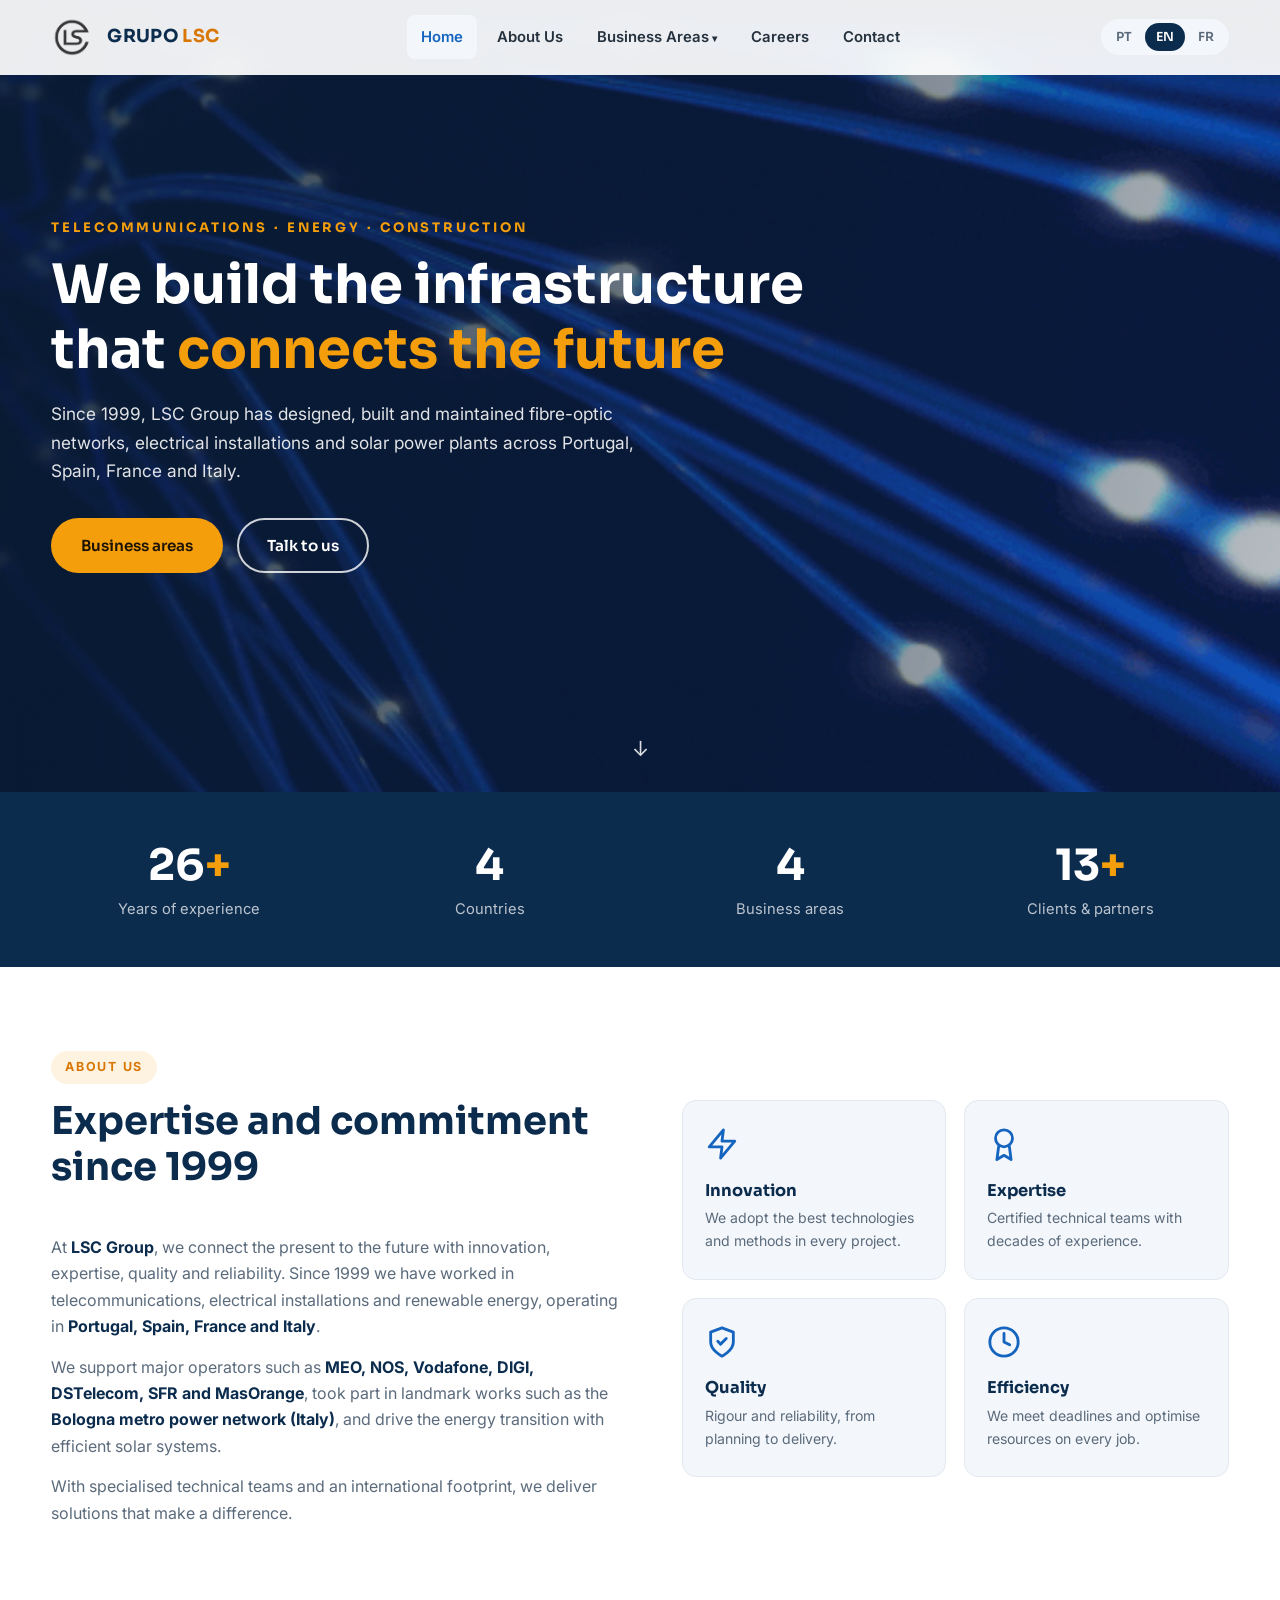
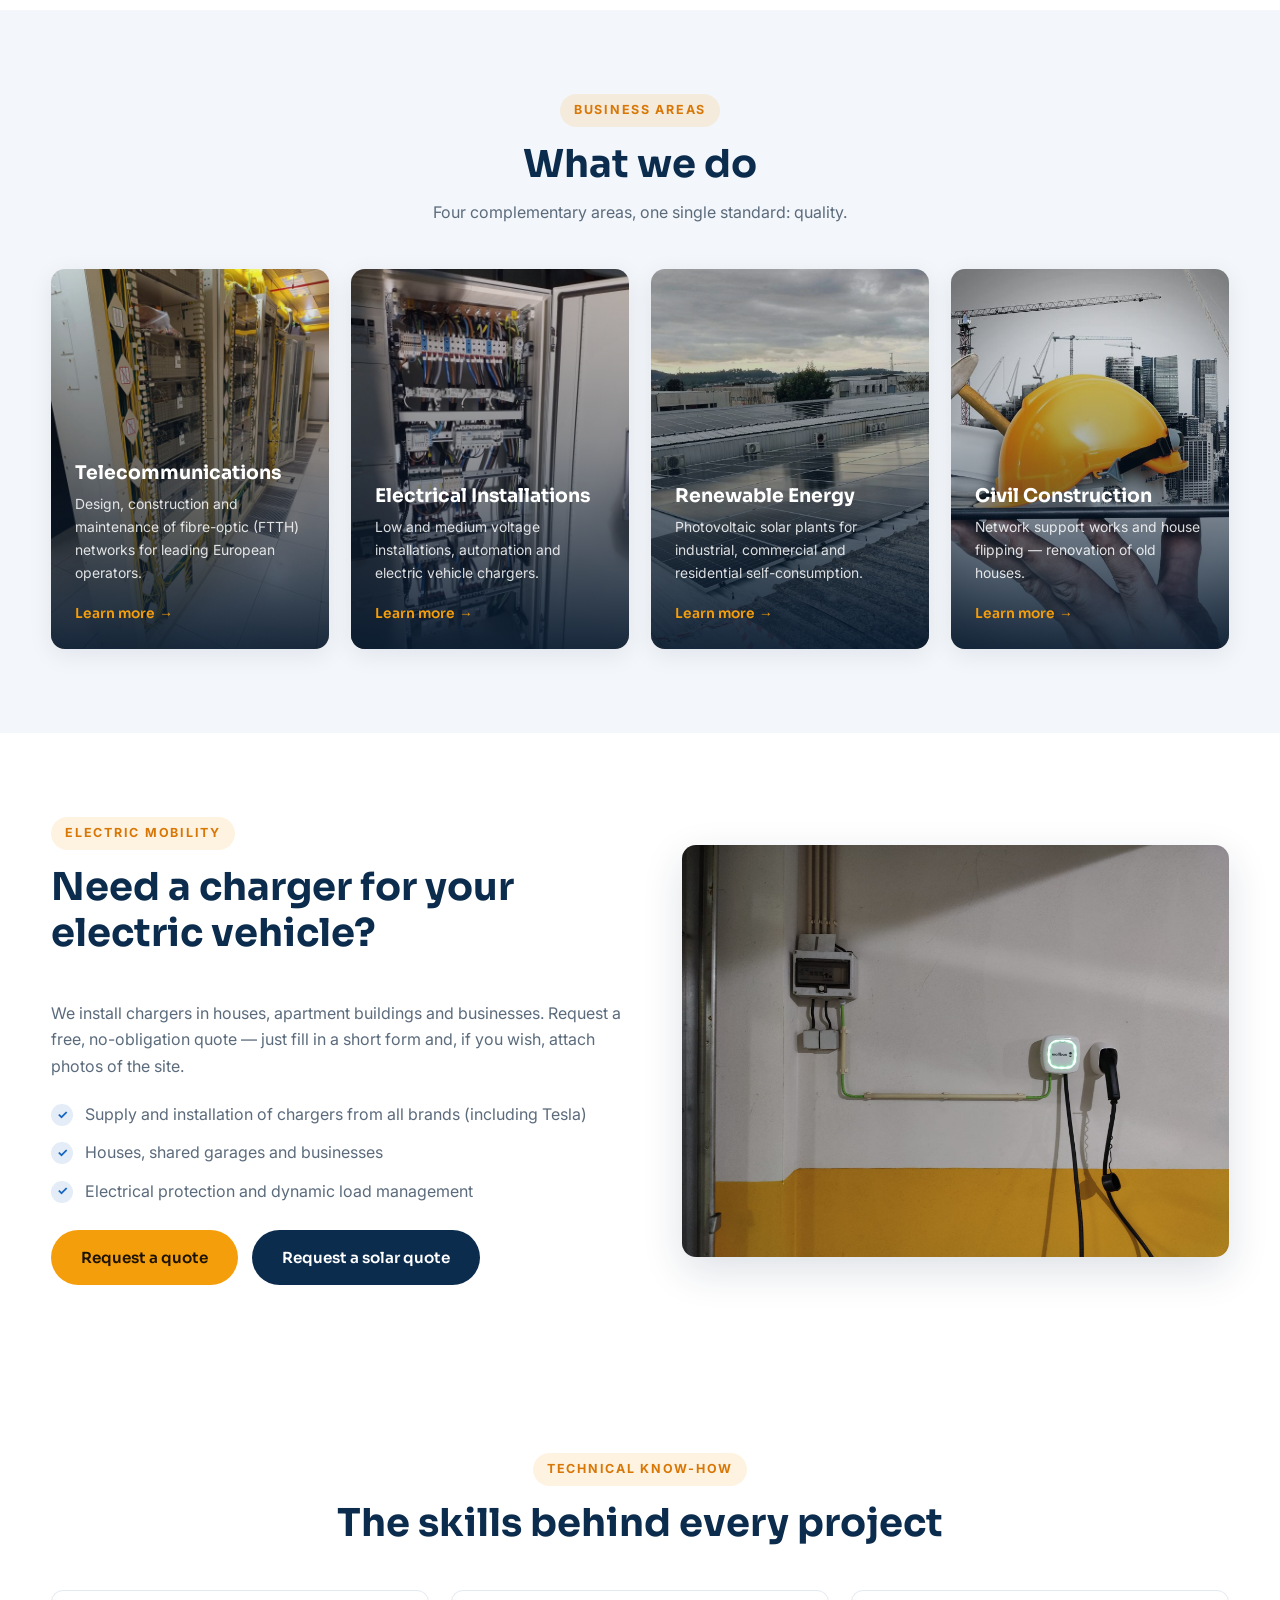
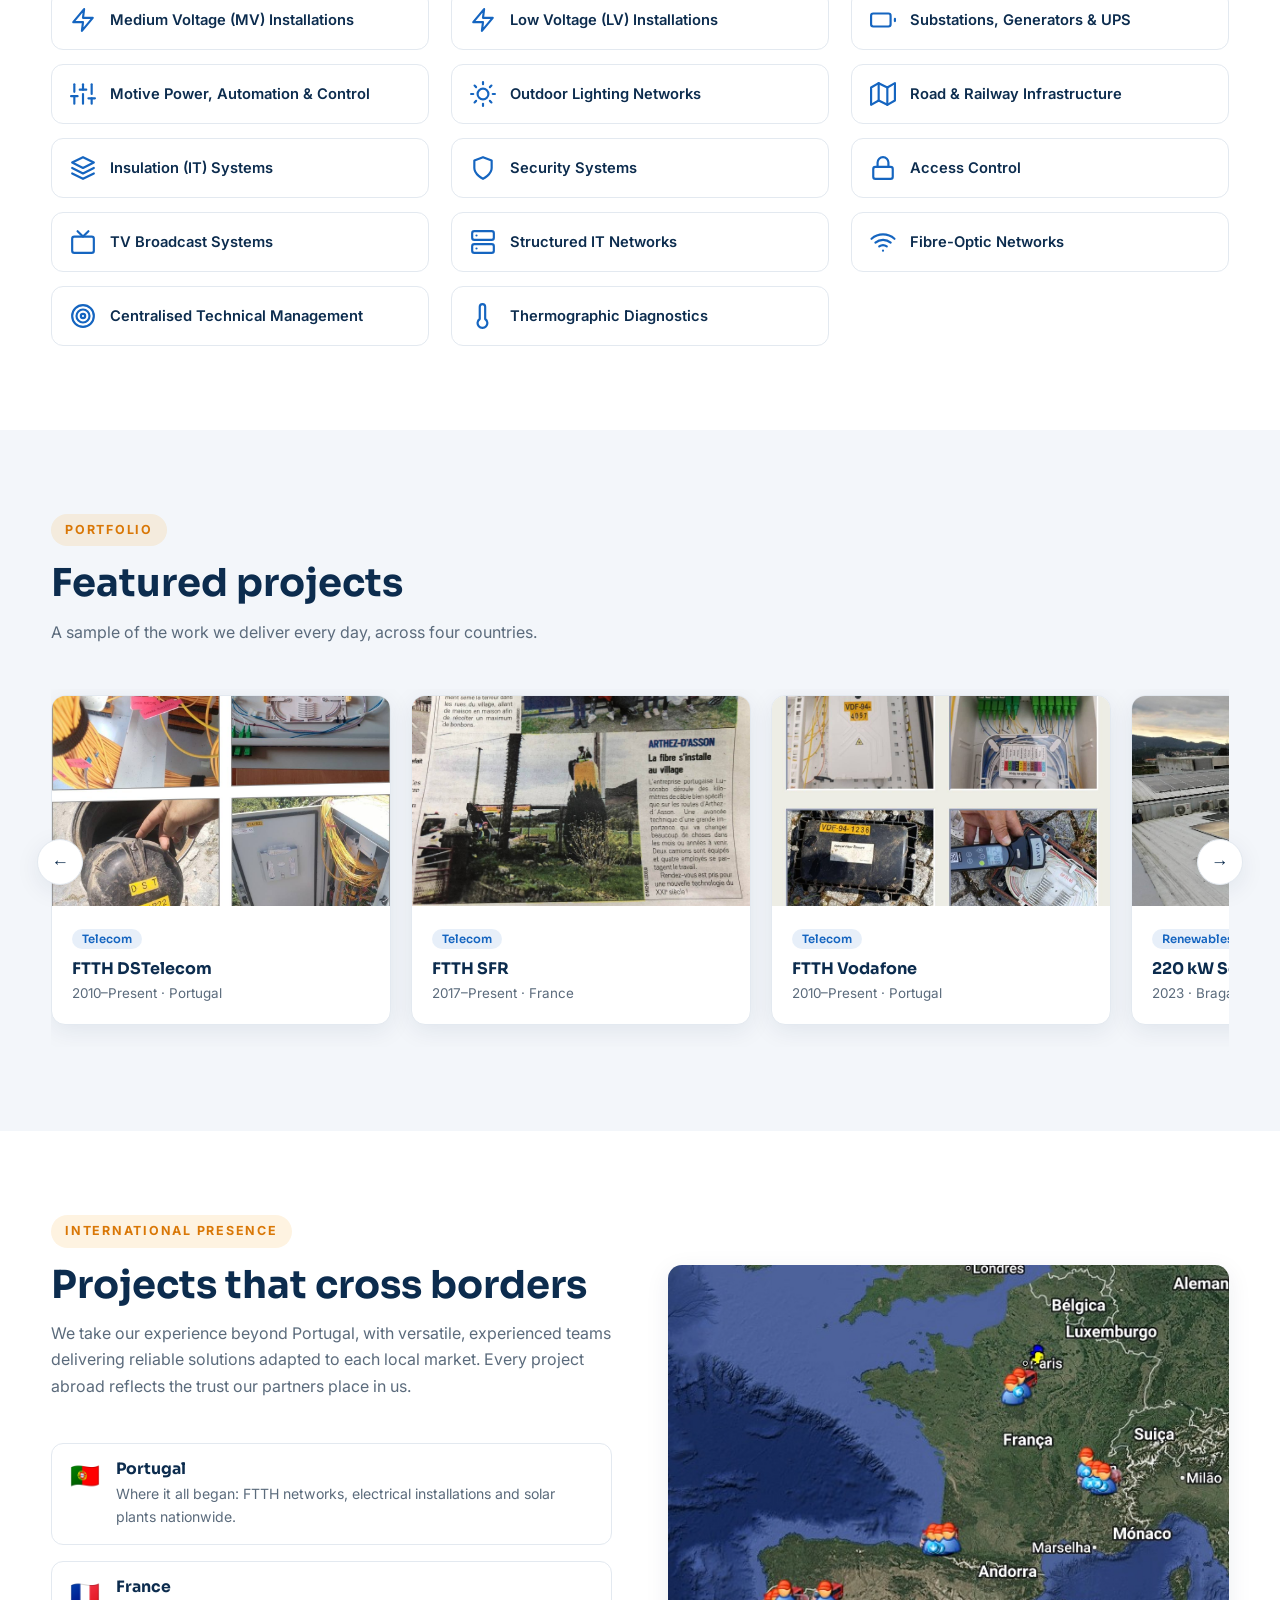
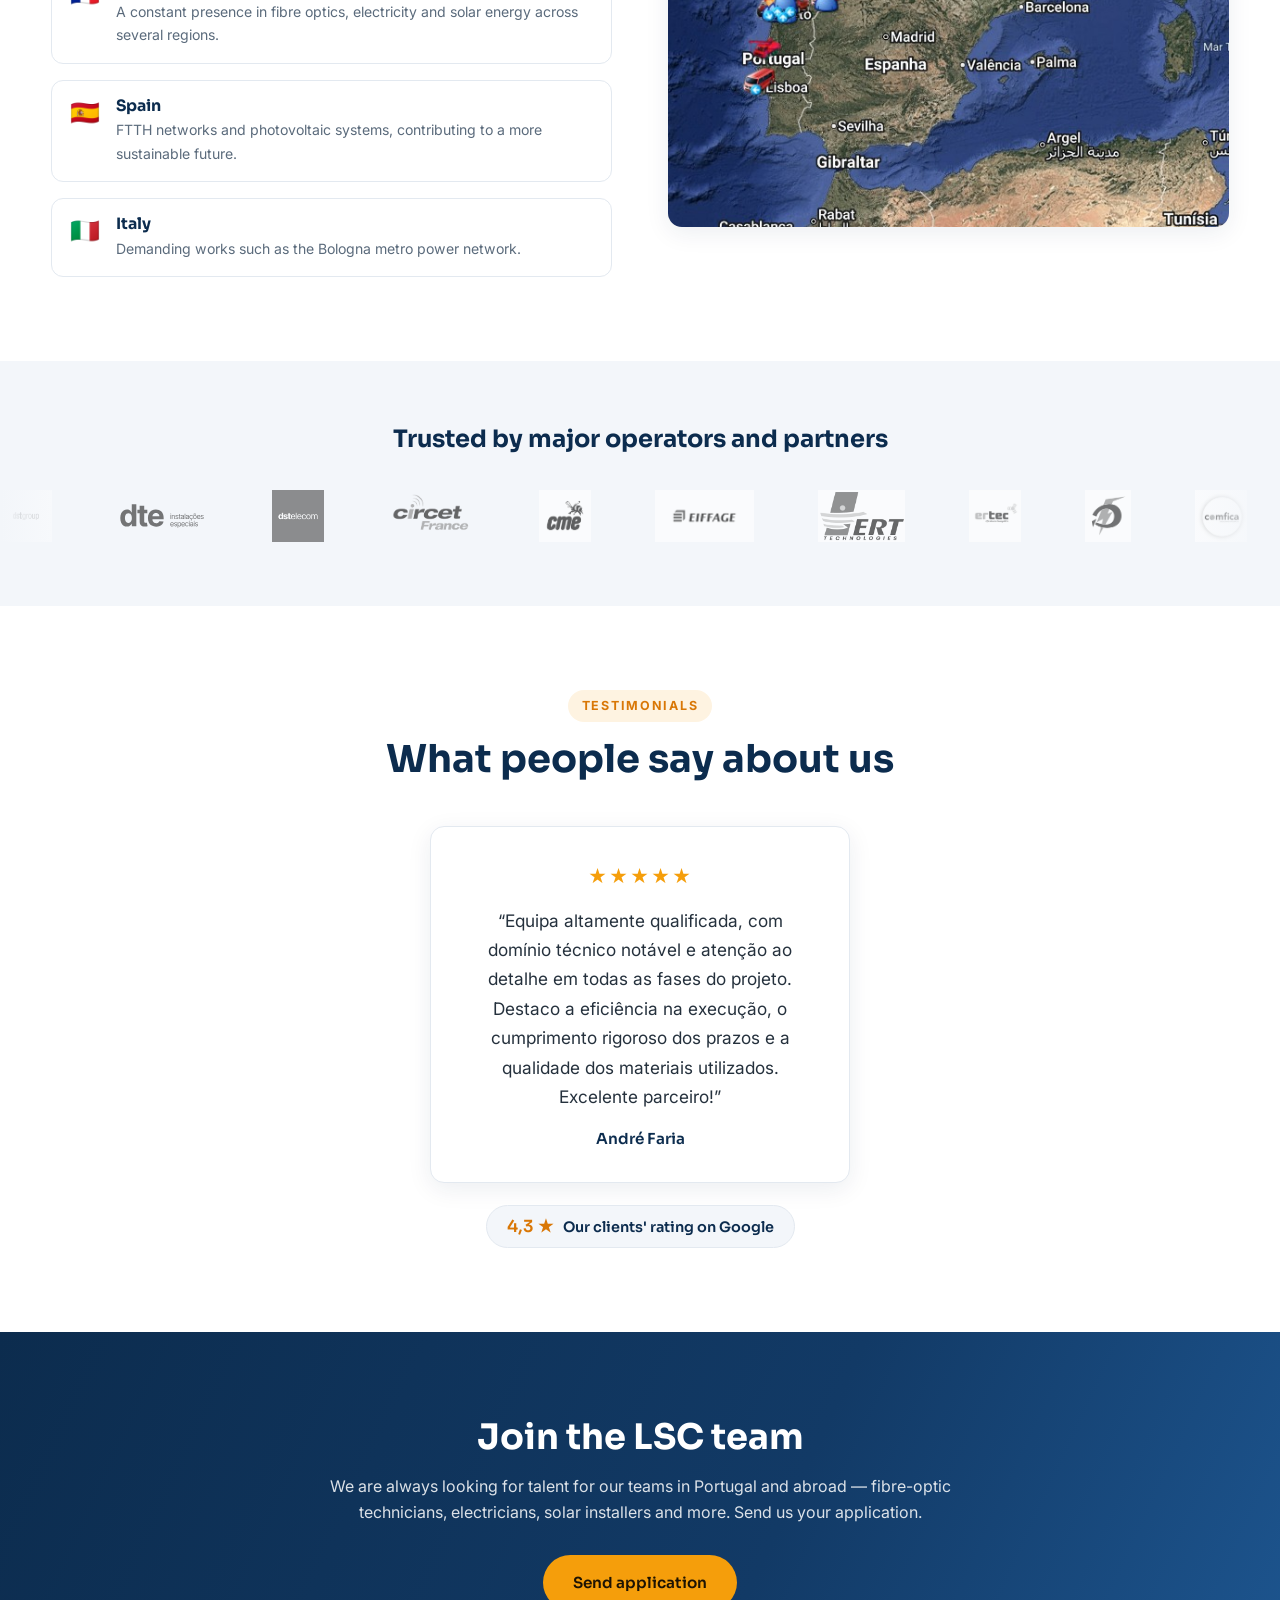
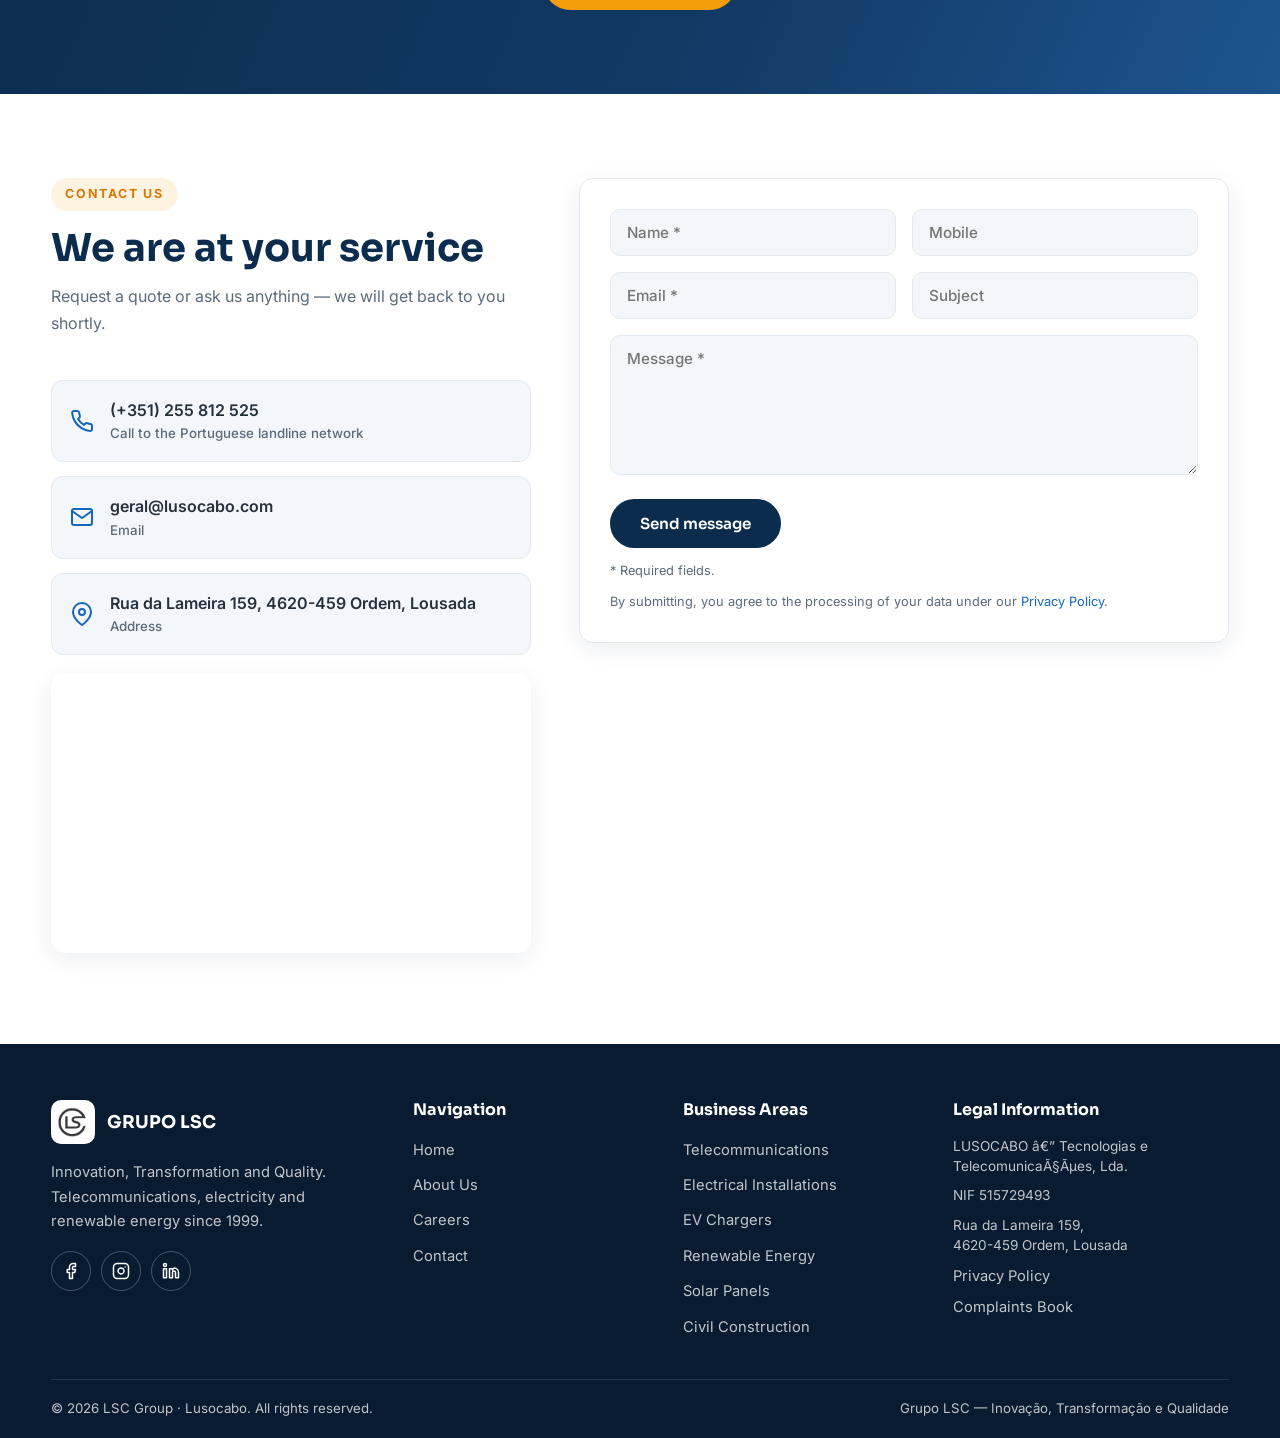
==== index.html @ fa490b15 "Testemunhos: remover hiperligacao ao Google e preparar grelha para mais cartoes Co-Authored-By: Clau" ====
<!DOCTYPE html>
<html lang="pt">
<head>
  <meta charset="utf-8">
  <meta name="viewport" content="width=device-width, initial-scale=1">
  <meta name="description" data-i18n-content="meta.homeDesc" content="Grupo LSC — Telecomunicações (FTTH), Eletricidade Geral, Energias Renováveis e Construção Civil. Portugal, Espanha, França e Itália, desde 1999.">
  <title data-i18n="meta.home">Grupo LSC — Telecomunicações, Eletricidade e Energias Renováveis</title>
  <link rel="canonical" href="https://lusocabo.com/">
  <meta property="og:type" content="website">
  <meta property="og:site_name" content="Grupo LSC">
  <meta property="og:title" content="Grupo LSC â€” TelecomunicaÃ§Ãµes, Eletricidade e Energias RenovÃ¡veis">
  <meta property="og:description" content="Grupo LSC â€” TelecomunicaÃ§Ãµes (FTTH), Eletricidade Geral, Energias RenovÃ¡veis e ConstruÃ§Ã£o Civil. Portugal, Espanha, FranÃ§a e ItÃ¡lia, desde 1999.">
  <meta property="og:url" content="https://lusocabo.com/">
  <meta property="og:image" content="https://lusocabo.com/assets/images/PV_LISBOA.jpg">
  <meta name="twitter:card" content="summary_large_image">  <link rel="icon" type="image/png" href="assets/images/LOGO-sem_bg.png">
  <link rel="preconnect" href="https://fonts.googleapis.com">
  <link rel="preconnect" href="https://fonts.gstatic.com" crossorigin>
  <link href="https://fonts.googleapis.com/css2?family=Inter:wght@400;500;600;700&family=Sora:wght@400;600;700&display=swap" rel="stylesheet">
  <link rel="stylesheet" href="assets/css/site.css">
  <script type="application/ld+json">
  {
    "@context": "https://schema.org",
    "@type": "Organization",
    "name": "Grupo LSC",
    "legalName": "LUSOCABO - Tecnologias e Telecomunicações, Lda.",
    "url": "https://lusocabo.com",
    "logo": "https://lusocabo.com/assets/images/LOGO-sem_bg.png",
    "telephone": "+351255812525",
    "email": "geral@lusocabo.com",
    "foundingDate": "1999",
    "vatID": "PT515729493",
    "address": {
      "@type": "PostalAddress",
      "streetAddress": "Rua da Lameira 159",
      "postalCode": "4620-459",
      "addressLocality": "Ordem, Lousada",
      "addressCountry": "PT"
    },
    "sameAs": [
      "https://www.facebook.com/profile.php?id=61575299214508",
      "https://www.instagram.com/grupo_lsc/",
      "https://www.linkedin.com/company/lusocabo/"
    ]
  }
  </script>
</head>
<body>

  <!-- ===== Header ===== -->
  <header class="site-header">
    <div class="container nav-wrap">
      <a href="index.html" class="brand">
        <img src="assets/images/LOGO-sem_bg.png" alt="Logótipo Grupo LSC">
        <span class="brand-name">GRUPO <span>LSC</span></span>
      </a>
      <ul class="main-nav">
        <li><a href="index.html" class="active" data-i18n="nav.home">Início</a></li>
        <li><a href="index.html#sobre" data-i18n="nav.about">Sobre Nós</a></li>
        <li class="has-sub">
          <a href="index.html#areas" data-i18n="nav.areas">Áreas de Negócio</a>
          <ul class="sub-menu">
            <li><a href="telecom.html" data-i18n="nav.telecom">Telecomunicações</a></li>
            <li><a href="elec.html" data-i18n="nav.elec">Eletricidade Geral</a></li>
            <li><a href="carregadores.html" data-i18n="nav.ev">Carregadores VE</a></li>
            <li><a href="renovaveis.html" data-i18n="nav.renov">Energias Renováveis</a></li>
            <li><a href="orcamento-solar.html" data-i18n="nav.sol">Painéis Solares</a></li>
            <li><a href="civil.html" data-i18n="nav.civil">Construção Civil</a></li>
          </ul>
        </li>
        <li><a href="index.html#recrutamento" data-i18n="nav.recruit">Recrutamento</a></li>
        <li><a href="index.html#contacto" data-i18n="nav.contact">Contactos</a></li>
      </ul>
      <div class="lang-switch" role="group" aria-label="Idioma">
        <button data-lang="pt" class="on">PT</button>
        <button data-lang="en">EN</button>
        <button data-lang="fr">FR</button>
      </div>
      <button class="nav-toggle" aria-label="Menu"><span></span><span></span><span></span></button>
    </div>
  </header>

  <!-- ===== Hero ===== -->
  <section class="hero" id="top" style="padding:0;">
    <div class="hero-bg on" style="background-image:url('assets/images/fiber.gif')"></div>
    <div class="hero-bg" style="background-image:url('assets/images/ELEC_geral.jpg')"></div>
    <div class="hero-bg" style="background-image:url('assets/images/PV_LISBOA.jpg')"></div>
    <div class="hero-bg" style="background-image:url('assets/images/CIVIL_geral.jpg')"></div>
    <div class="hero-bg" style="background-image:url('assets/images/house/HF (3).jpg')"></div>
    <div class="container">
      <p class="eyebrow" data-i18n="hero.eyebrow">Telecomunicações · Energia · Construção</p>
      <h1 data-i18n-html="hero.title">Construímos as infraestruturas que <em>ligam o futuro</em></h1>
      <p data-i18n="hero.sub">Desde 1999, o Grupo LSC projeta, constrói e mantém redes de fibra ótica, instalações elétricas e centrais solares em Portugal, Espanha, França e Itália.</p>
      <div class="hero-cta">
        <a href="#areas" class="btn btn-primary" data-i18n="hero.cta1">Áreas de negócio</a>
        <a href="#contacto" class="btn btn-outline" data-i18n="hero.cta2">Fale connosco</a>
      </div>
    </div>
    <a class="hero-scroll" href="#stats" aria-label="Descer">↓</a>
  </section>

  <!-- ===== Estatísticas ===== -->
  <div class="stats-band" id="stats">
    <div class="container stats-grid">
      <div class="stat"><div class="num"><span data-count="26">0</span><i>+</i></div><div class="lbl" data-i18n="stats.years">Anos de experiência</div></div>
      <div class="stat"><div class="num"><span data-count="4">0</span></div><div class="lbl" data-i18n="stats.countries">Países</div></div>
      <div class="stat"><div class="num"><span data-count="4">0</span></div><div class="lbl" data-i18n="stats.areas">Áreas de negócio</div></div>
      <div class="stat"><div class="num"><span data-count="13">0</span><i>+</i></div><div class="lbl" data-i18n="stats.clients">Clientes e parceiros</div></div>
    </div>
  </div>

  <!-- ===== Sobre Nós ===== -->
  <section id="sobre">
    <div class="container about-grid">
      <div class="about-text reveal">
        <div class="sec-head">
          <span class="kicker" data-i18n="about.kicker">Sobre Nós</span>
          <h2 data-i18n="about.title">Competência e compromisso desde 1999</h2>
        </div>
        <p data-i18n-html="about.p1"></p>
        <p data-i18n-html="about.p2"></p>
        <p data-i18n="about.p3"></p>
      </div>
      <div class="values-grid reveal">
        <div class="value-card">
          <svg viewBox="0 0 24 24" fill="none" stroke="currentColor" stroke-width="2" stroke-linecap="round" stroke-linejoin="round"><polygon points="13 2 3 14 12 14 11 22 21 10 12 10 13 2"/></svg>
          <h4 data-i18n="about.v1">Inovação</h4>
          <p data-i18n="about.v1d"></p>
        </div>
        <div class="value-card">
          <svg viewBox="0 0 24 24" fill="none" stroke="currentColor" stroke-width="2" stroke-linecap="round" stroke-linejoin="round"><circle cx="12" cy="8" r="6"/><polyline points="8.21 13.89 7 23 12 20 17 23 15.79 13.88"/></svg>
          <h4 data-i18n="about.v2">Competência</h4>
          <p data-i18n="about.v2d"></p>
        </div>
        <div class="value-card">
          <svg viewBox="0 0 24 24" fill="none" stroke="currentColor" stroke-width="2" stroke-linecap="round" stroke-linejoin="round"><path d="M12 22s8-4 8-10V5l-8-3-8 3v7c0 6 8 10 8 10z"/><polyline points="9 11.5 11 13.5 15 9.5"/></svg>
          <h4 data-i18n="about.v3">Qualidade</h4>
          <p data-i18n="about.v3d"></p>
        </div>
        <div class="value-card">
          <svg viewBox="0 0 24 24" fill="none" stroke="currentColor" stroke-width="2" stroke-linecap="round" stroke-linejoin="round"><circle cx="12" cy="12" r="10"/><polyline points="12 6 12 12 16 14"/></svg>
          <h4 data-i18n="about.v4">Eficiência</h4>
          <p data-i18n="about.v4d"></p>
        </div>
      </div>
    </div>
  </section>

  <!-- ===== Áreas de Negócio ===== -->
  <section id="areas" style="background:var(--bg-soft);">
    <div class="container">
      <div class="sec-head center reveal">
        <span class="kicker" data-i18n="areas.kicker">Áreas de Negócio</span>
        <h2 data-i18n="areas.title">O que fazemos</h2>
        <p data-i18n="areas.sub"></p>
      </div>
      <div class="areas-grid">
        <a class="area-card reveal" href="telecom.html">
          <img class="bg" src="assets/images/FTTH_CENTRAL.jpg" alt="Telecomunicações" loading="lazy">
          <div class="info">
            <h3 data-i18n="areas.telecom">Telecomunicações</h3>
            <p data-i18n="areas.telecomd"></p>
            <span class="more" data-i18n="areas.more">Saber mais</span> <span class="more">→</span>
          </div>
        </a>
        <a class="area-card reveal" href="elec.html">
          <img class="bg" src="assets/images/ELEC_geral.jpg" alt="Eletricidade Geral" loading="lazy">
          <div class="info">
            <h3 data-i18n="areas.elec">Eletricidade Geral</h3>
            <p data-i18n="areas.elecd"></p>
            <span class="more" data-i18n="areas.more">Saber mais</span> <span class="more">→</span>
          </div>
        </a>
        <a class="area-card reveal" href="renovaveis.html">
          <img class="bg" src="assets/images/PV_BRAGA.jpg" alt="Energias Renováveis" loading="lazy">
          <div class="info">
            <h3 data-i18n="areas.renov">Energias Renováveis</h3>
            <p data-i18n="areas.renovd"></p>
            <span class="more" data-i18n="areas.more">Saber mais</span> <span class="more">→</span>
          </div>
        </a>
        <a class="area-card reveal" href="civil.html">
          <img class="bg" src="assets/images/CIVIL_geral.jpg" alt="Construção Civil" loading="lazy">
          <div class="info">
            <h3 data-i18n="areas.civil">Construção Civil</h3>
            <p data-i18n="areas.civild"></p>
            <span class="more" data-i18n="areas.more">Saber mais</span> <span class="more">→</span>
          </div>
        </a>
      </div>
    </div>
  </section>

  <!-- ===== Orçamento de carregadores VE ===== -->
  <section id="orcamento-ve">
    <div class="container svc-grid">
      <div class="reveal">
        <div class="sec-head">
          <span class="kicker" data-i18n="home.evKicker">Mobilidade elétrica</span>
          <h2 data-i18n="home.evTitle">Precisa de um carregador para o seu veículo elétrico?</h2>
        </div>
        <p style="color:var(--muted);" data-i18n="home.evP"></p>
        <ul class="svc-list">
          <li data-i18n="ev.s1"></li>
          <li data-i18n="ev.s2"></li>
          <li data-i18n="ev.s3"></li>
        </ul>
        <div style="display:flex; gap:14px; flex-wrap:wrap; margin-top:26px;"><a href="carregadores.html#orcamento" class="btn btn-primary" data-i18n="ev.heroBtn">Pedir orçamento</a><a href="orcamento-solar.html#orcamento" class="btn btn-navy" data-i18n="ren.quoteBtn">Pedir orçamento solar</a></div>
      </div>
      <a class="photo reveal" href="carregadores.html#orcamento">
        <img src="assets/images/ELEC_Carregador.jpg" alt="Carregador para veículo elétrico instalado pelo Grupo LSC" loading="lazy">
      </a>
    </div>
  </section>

  <!-- ===== Conhecimento Técnico ===== -->
  <section id="tecnico">
    <div class="container">
      <div class="sec-head center reveal">
        <span class="kicker" data-i18n="tech.kicker">Conhecimento Técnico</span>
        <h2 data-i18n="tech.title">Competências que garantem cada projeto</h2>
      </div>
      <div class="tech-grid reveal">
        <div class="tech-item"><svg viewBox="0 0 24 24" fill="none" stroke="currentColor" stroke-width="2" stroke-linecap="round" stroke-linejoin="round"><polygon points="13 2 3 14 12 14 11 22 21 10 12 10 13 2"/></svg><span data-i18n="tech.1"></span></div>
        <div class="tech-item"><svg viewBox="0 0 24 24" fill="none" stroke="currentColor" stroke-width="2" stroke-linecap="round" stroke-linejoin="round"><polygon points="13 2 3 14 12 14 11 22 21 10 12 10 13 2"/></svg><span data-i18n="tech.2"></span></div>
        <div class="tech-item"><svg viewBox="0 0 24 24" fill="none" stroke="currentColor" stroke-width="2" stroke-linecap="round" stroke-linejoin="round"><rect x="1" y="6" width="18" height="12" rx="2"/><line x1="23" y1="13" x2="23" y2="11"/></svg><span data-i18n="tech.3"></span></div>
        <div class="tech-item"><svg viewBox="0 0 24 24" fill="none" stroke="currentColor" stroke-width="2" stroke-linecap="round" stroke-linejoin="round"><line x1="4" y1="21" x2="4" y2="14"/><line x1="4" y1="10" x2="4" y2="3"/><line x1="12" y1="21" x2="12" y2="12"/><line x1="12" y1="8" x2="12" y2="3"/><line x1="20" y1="21" x2="20" y2="16"/><line x1="20" y1="12" x2="20" y2="3"/><line x1="1" y1="14" x2="7" y2="14"/><line x1="9" y1="8" x2="15" y2="8"/><line x1="17" y1="16" x2="23" y2="16"/></svg><span data-i18n="tech.4"></span></div>
        <div class="tech-item"><svg viewBox="0 0 24 24" fill="none" stroke="currentColor" stroke-width="2" stroke-linecap="round" stroke-linejoin="round"><circle cx="12" cy="12" r="5"/><line x1="12" y1="1" x2="12" y2="3"/><line x1="12" y1="21" x2="12" y2="23"/><line x1="4.22" y1="4.22" x2="5.64" y2="5.64"/><line x1="18.36" y1="18.36" x2="19.78" y2="19.78"/><line x1="1" y1="12" x2="3" y2="12"/><line x1="21" y1="12" x2="23" y2="12"/><line x1="4.22" y1="19.78" x2="5.64" y2="18.36"/><line x1="18.36" y1="5.64" x2="19.78" y2="4.22"/></svg><span data-i18n="tech.5"></span></div>
        <div class="tech-item"><svg viewBox="0 0 24 24" fill="none" stroke="currentColor" stroke-width="2" stroke-linecap="round" stroke-linejoin="round"><polygon points="1 6 1 22 8 18 16 22 23 18 23 2 16 6 8 2 1 6"/><line x1="8" y1="2" x2="8" y2="18"/><line x1="16" y1="6" x2="16" y2="22"/></svg><span data-i18n="tech.6"></span></div>
        <div class="tech-item"><svg viewBox="0 0 24 24" fill="none" stroke="currentColor" stroke-width="2" stroke-linecap="round" stroke-linejoin="round"><polygon points="12 2 2 7 12 12 22 7 12 2"/><polyline points="2 17 12 22 22 17"/><polyline points="2 12 12 17 22 12"/></svg><span data-i18n="tech.7"></span></div>
        <div class="tech-item"><svg viewBox="0 0 24 24" fill="none" stroke="currentColor" stroke-width="2" stroke-linecap="round" stroke-linejoin="round"><path d="M12 22s8-4 8-10V5l-8-3-8 3v7c0 6 8 10 8 10z"/></svg><span data-i18n="tech.8"></span></div>
        <div class="tech-item"><svg viewBox="0 0 24 24" fill="none" stroke="currentColor" stroke-width="2" stroke-linecap="round" stroke-linejoin="round"><rect x="3" y="11" width="18" height="11" rx="2"/><path d="M7 11V7a5 5 0 0 1 10 0v4"/></svg><span data-i18n="tech.9"></span></div>
        <div class="tech-item"><svg viewBox="0 0 24 24" fill="none" stroke="currentColor" stroke-width="2" stroke-linecap="round" stroke-linejoin="round"><rect x="2" y="7" width="20" height="15" rx="2"/><polyline points="17 2 12 7 7 2"/></svg><span data-i18n="tech.10"></span></div>
        <div class="tech-item"><svg viewBox="0 0 24 24" fill="none" stroke="currentColor" stroke-width="2" stroke-linecap="round" stroke-linejoin="round"><rect x="2" y="2" width="20" height="8" rx="2"/><rect x="2" y="14" width="20" height="8" rx="2"/><line x1="6" y1="6" x2="6.01" y2="6"/><line x1="6" y1="18" x2="6.01" y2="18"/></svg><span data-i18n="tech.11"></span></div>
        <div class="tech-item"><svg viewBox="0 0 24 24" fill="none" stroke="currentColor" stroke-width="2" stroke-linecap="round" stroke-linejoin="round"><path d="M5 12.55a11 11 0 0 1 14.08 0"/><path d="M1.42 9a16 16 0 0 1 21.16 0"/><path d="M8.53 16.11a6 6 0 0 1 6.95 0"/><line x1="12" y1="20" x2="12.01" y2="20"/></svg><span data-i18n="tech.12"></span></div>
        <div class="tech-item"><svg viewBox="0 0 24 24" fill="none" stroke="currentColor" stroke-width="2" stroke-linecap="round" stroke-linejoin="round"><circle cx="12" cy="12" r="10"/><circle cx="12" cy="12" r="6"/><circle cx="12" cy="12" r="2"/></svg><span data-i18n="tech.13"></span></div>
        <div class="tech-item"><svg viewBox="0 0 24 24" fill="none" stroke="currentColor" stroke-width="2" stroke-linecap="round" stroke-linejoin="round"><path d="M14 14.76V3.5a2.5 2.5 0 0 0-5 0v11.26a4.5 4.5 0 1 0 5 0z"/></svg><span data-i18n="tech.14"></span></div>
      </div>
    </div>
  </section>

  <!-- ===== Projetos em destaque ===== -->
  <section id="projetos" style="background:var(--bg-soft);">
    <div class="container">
      <div class="sec-head reveal">
        <span class="kicker" data-i18n="proj.kicker">Portefólio</span>
        <h2 data-i18n="proj.title">Projetos em destaque</h2>
        <p data-i18n="proj.sub"></p>
      </div>
      <div class="proj-rail-wrap reveal">
        <button class="rail-btn prev" aria-label="Anterior">←</button>
        <div class="proj-rail">
          <div class="proj-card"><img src="assets/images/FTTH_DST.jpg" alt="" loading="lazy"><div class="body"><span class="tag" data-i18n="tag.telecom">Telecom</span><h4 data-i18n="proj.1"></h4><div class="meta" data-i18n="proj.1m"></div></div></div>
          <div class="proj-card"><img src="assets/images/FTTH_SFR.jpg" alt="" loading="lazy"><div class="body"><span class="tag" data-i18n="tag.telecom">Telecom</span><h4 data-i18n="proj.2"></h4><div class="meta" data-i18n="proj.2m"></div></div></div>
          <div class="proj-card"><img src="assets/images/FTTH_VDF.jpg" alt="" loading="lazy"><div class="body"><span class="tag" data-i18n="tag.telecom">Telecom</span><h4 data-i18n="proj.3"></h4><div class="meta" data-i18n="proj.3m"></div></div></div>
          <div class="proj-card"><img src="assets/images/PV_BRAGA.jpg" alt="" loading="lazy"><div class="body"><span class="tag" data-i18n="tag.renov">Renováveis</span><h4 data-i18n="proj.4"></h4><div class="meta" data-i18n="proj.4m"></div></div></div>
          <div class="proj-card"><img src="assets/images/ELEC_Residencial.jpg" alt="" loading="lazy"><div class="body"><span class="tag" data-i18n="tag.elec">Eletricidade</span><h4 data-i18n="proj.5"></h4><div class="meta" data-i18n="proj.5m"></div></div></div>
          <div class="proj-card"><img src="assets/images/PV_GUIMARAES.jpg" alt="" loading="lazy"><div class="body"><span class="tag" data-i18n="tag.renov">Renováveis</span><h4 data-i18n="proj.6"></h4><div class="meta" data-i18n="proj.6m"></div></div></div>
          <div class="proj-card"><img src="assets/images/FTTH_NOS.jpg" alt="" loading="lazy"><div class="body"><span class="tag" data-i18n="tag.telecom">Telecom</span><h4 data-i18n="proj.7"></h4><div class="meta" data-i18n="proj.7m"></div></div></div>
          <div class="proj-card"><img src="assets/images/ELEC_Carregador.jpg" alt="" loading="lazy"><div class="body"><span class="tag" data-i18n="tag.elec">Eletricidade</span><h4 data-i18n="proj.8"></h4><div class="meta" data-i18n="proj.8m"></div></div></div>
          <div class="proj-card"><img src="assets/images/PV_CARPOT.jpg" alt="" loading="lazy"><div class="body"><span class="tag" data-i18n="tag.renov">Renováveis</span><h4 data-i18n="proj.9"></h4><div class="meta" data-i18n="proj.9m"></div></div></div>
          <div class="proj-card"><img src="assets/images/PV_FRANCE.jpg" alt="" loading="lazy"><div class="body"><span class="tag" data-i18n="tag.renov">Renováveis</span><h4 data-i18n="proj.10"></h4><div class="meta" data-i18n="proj.10m"></div></div></div>
          <div class="proj-card"><img src="assets/images/FTTH_DIGI.jpg" alt="" loading="lazy"><div class="body"><span class="tag" data-i18n="tag.telecom">Telecom</span><h4 data-i18n="proj.11"></h4><div class="meta" data-i18n="proj.11m"></div></div></div>
          <div class="proj-card"><img src="assets/images/FTTH_ESP.jpg" alt="" loading="lazy"><div class="body"><span class="tag" data-i18n="tag.telecom">Telecom</span><h4 data-i18n="proj.12"></h4><div class="meta" data-i18n="proj.12m"></div></div></div>
          <div class="proj-card"><img src="assets/images/CIVIL.jpg" alt="" loading="lazy"><div class="body"><span class="tag" data-i18n="tag.civil">Construção Civil</span><h4 data-i18n="proj.13"></h4><div class="meta" data-i18n="proj.13m"></div></div></div>
          <div class="proj-card"><img src="assets/images/house/HF (7).jpg" alt="" loading="lazy"><div class="body"><span class="tag" data-i18n="tag.civil">Construção Civil</span><h4 data-i18n="proj.14"></h4><div class="meta" data-i18n="proj.14m"></div></div></div>
        </div>
        <button class="rail-btn next" aria-label="Seguinte">→</button>
      </div>
    </div>
  </section>

  <!-- ===== Presença Internacional ===== -->
  <section class="presence" id="presenca" style="background:#fff;">
    <div class="container presence-grid">
      <div class="reveal">
        <div class="sec-head">
          <span class="kicker" data-i18n="pres.kicker">Presença Internacional</span>
          <h2 data-i18n="pres.title">Projetos que cruzam fronteiras</h2>
          <p data-i18n="pres.intro"></p>
        </div>
        <div class="country-list">
          <div class="country"><span class="flag">🇵🇹</span><div><h4 data-i18n="pres.pt">Portugal</h4><p data-i18n="pres.ptd"></p></div></div>
          <div class="country"><span class="flag">🇫🇷</span><div><h4 data-i18n="pres.fr">França</h4><p data-i18n="pres.frd"></p></div></div>
          <div class="country"><span class="flag">🇪🇸</span><div><h4 data-i18n="pres.es">Espanha</h4><p data-i18n="pres.esd"></p></div></div>
          <div class="country"><span class="flag">🇮🇹</span><div><h4 data-i18n="pres.it">Itália</h4><p data-i18n="pres.itd"></p></div></div>
        </div>
      </div>
      <div class="reveal">
        <img src="assets/images/mapa-presenca.jpg" alt="Mapa da presença internacional do Grupo LSC" loading="lazy">
      </div>
    </div>
  </section>

  <!-- ===== Clientes ===== -->
  <section class="clients" style="background:var(--bg-soft); padding:64px 0;">
    <div class="container">
      <div class="sec-head center reveal" style="margin-bottom:36px;">
        <h2 style="font-size:1.5rem;" data-i18n="clients.title">A confiança de grandes operadores e parceiros</h2>
      </div>
    </div>
    <div class="marquee" style="--mq-bg:var(--bg-soft);">
      <div class="marquee-track">
        <img src="assets/images/CLIENTE_dst.jpg" alt="DST Group" loading="lazy">
        <img src="assets/images/CLIENTE_dte.svg" alt="DTE" loading="lazy" style="height:30px;">
        <img src="assets/images/CLIENTE_dstelecom.jpg" alt="DSTelecom" loading="lazy">
        <img src="assets/images/CLIENTE_circet.png" alt="Circet" loading="lazy">
        <img src="assets/images/CLIENTE_cme.png" alt="CME" loading="lazy">
        <img src="assets/images/CLIENTE_eiffage.png" alt="Eiffage" loading="lazy">
        <img src="assets/images/CLIENTE_ert.png" alt="ERT" loading="lazy">
        <img src="assets/images/CLIENTE_ertec.png" alt="Ertec" loading="lazy">
        <img src="assets/images/CLIENTE_fcd.png" alt="FCD" loading="lazy">
        <img src="assets/images/CLIENTE_comfica.jpg" alt="Comfica" loading="lazy">
        <img src="assets/images/CLIENTE_insyte.png" alt="Insyte" loading="lazy">
        <img src="assets/images/CLIENTE_nowo.png" alt="NOWO" loading="lazy">
        <img src="assets/images/CLIENTE_dstsolar.jpg" alt="DST Solar" loading="lazy">
        <img src="assets/images/CLIENTE_painhas.jpeg" alt="Painhas" loading="lazy">
        <img src="assets/images/CLIENTE_setling.jpg" alt="Setling" loading="lazy">
      </div>
    </div>
  </section>

  <!-- ===== Testemunhos ===== -->
  <section id="testemunhos">
    <div class="container">
      <div class="sec-head center reveal">
        <span class="kicker" data-i18n="test.kicker">Testemunhos</span>
        <h2 data-i18n="test.title">O que dizem sobre nós</h2>
      </div>
      <div class="test-grid reveal">
        <div class="testimonial-card">
          <div class="stars" aria-label="5 estrelas">★★★★★</div>
          <blockquote>“Equipa altamente qualificada, com domínio técnico notável e atenção ao detalhe em todas as fases do projeto. Destaco a eficiência na execução, o cumprimento rigoroso dos prazos e a qualidade dos materiais utilizados. Excelente parceiro!”</blockquote>
          <div class="who">André Faria</div>
        </div>
      </div>
      <div style="text-align:center;">
        <span class="g-badge reveal">
          <span class="score">4,3 ★</span> <span data-i18n="test.google">Avaliação dos nossos clientes no Google</span>
        </span>
      </div>
    </div>
  </section>

  <!-- ===== Recrutamento ===== -->
  <section class="recruit" id="recrutamento">
    <div class="container reveal">
      <h2 data-i18n="recruit.title">Junta-te à equipa LSC</h2>
      <p data-i18n="recruit.p"></p>
      <a class="btn btn-primary" href="mailto:geral@lusocabo.com?subject=Candidatura%20Espont%C3%A2nea" data-i18n="recruit.btn">Enviar candidatura</a>
    </div>
  </section>

  <!-- ===== Contacto ===== -->
  <section id="contacto">
    <div class="container contact-grid">
      <div class="reveal">
        <div class="sec-head">
          <span class="kicker" data-i18n="contact.kicker">Contacte-nos</span>
          <h2 data-i18n="contact.title">Estamos à sua disposição</h2>
          <p data-i18n="contact.p"></p>
        </div>
        <div class="contact-card">
          <a class="contact-item" href="tel:+351255812525">
            <svg viewBox="0 0 24 24" fill="none" stroke="currentColor" stroke-width="2" stroke-linecap="round" stroke-linejoin="round"><path d="M22 16.92v3a2 2 0 0 1-2.18 2 19.79 19.79 0 0 1-8.63-3.07 19.5 19.5 0 0 1-6-6 19.79 19.79 0 0 1-3.07-8.67A2 2 0 0 1 4.11 2h3a2 2 0 0 1 2 1.72 12.84 12.84 0 0 0 .7 2.81 2 2 0 0 1-.45 2.11L8.09 9.91a16 16 0 0 0 6 6l1.27-1.27a2 2 0 0 1 2.11-.45 12.84 12.84 0 0 0 2.81.7A2 2 0 0 1 22 16.92z"/></svg>
            <div>(+351) 255 812 525<small data-i18n="contact.phonen">Chamada para a rede fixa nacional</small></div>
          </a>
          <a class="contact-item" href="mailto:geral@lusocabo.com">
            <svg viewBox="0 0 24 24" fill="none" stroke="currentColor" stroke-width="2" stroke-linecap="round" stroke-linejoin="round"><rect x="2" y="4" width="20" height="16" rx="2"/><polyline points="22,6 12,13 2,6"/></svg>
            <div>geral@lusocabo.com<small data-i18n="contact.email">Email</small></div>
          </a>
          <a class="contact-item" href="https://www.google.com/maps/place/Lousacabo/@41.2831297,-8.307354,17z" target="_blank" rel="noopener">
            <svg viewBox="0 0 24 24" fill="none" stroke="currentColor" stroke-width="2" stroke-linecap="round" stroke-linejoin="round"><path d="M21 10c0 7-9 13-9 13s-9-6-9-13a9 9 0 0 1 18 0z"/><circle cx="12" cy="10" r="3"/></svg>
            <div>Rua da Lameira 159, 4620-459 Ordem, Lousada<small data-i18n="contact.addr">Morada</small></div>
          </a>
        </div>
        <iframe class="map-embed" loading="lazy" referrerpolicy="no-referrer-when-downgrade"
          src="https://www.google.com/maps?q=Rua+da+Lameira+159,+4620-459+Ordem,+Lousada&output=embed"
          title="Mapa — Grupo LSC, Lousada"></iframe>
      </div>
      <div class="contact-form reveal">
        <!-- Envio: Netlify Forms; se falhar, segue por Formspree -->
        <form name="contacto" action="/" method="POST" data-netlify="true" netlify-honeypot="bot-field"
              data-fallback="https://formspree.io/f/mojzkaop" data-subject="Contacto do site">
          <input type="hidden" name="form-name" value="contacto">
          <input type="hidden" name="Origem" value="">
          <input type="text" name="bot-field" tabindex="-1" autocomplete="off" style="display:none">
          <input type="hidden" name="subject" data-remove-prefix value="Contacto do site">
          <div class="form-row">
            <fieldset><input name="name" type="text" data-i18n-ph="form.name" placeholder="Nome *" required></fieldset>
            <fieldset><input name="phone" type="tel" data-i18n-ph="form.phone" placeholder="Telemóvel"></fieldset>
          </div>
          <div class="form-row">
            <fieldset><input name="email" type="email" data-i18n-ph="form.email" placeholder="Email *" required></fieldset>
            <fieldset><input name="assunto" type="text" data-i18n-ph="form.subject" placeholder="Assunto"></fieldset>
          </div>
          <fieldset><textarea name="message" data-i18n-ph="form.msg" placeholder="Mensagem *" required></textarea></fieldset>
          <button type="submit" class="btn btn-navy" data-i18n="form.send">Enviar mensagem</button>
          <p class="form-status" role="status" style="margin-top:12px;font-weight:600;"></p>
          <p class="form-note" data-i18n="form.note">* Campos obrigatórios.</p>
          <p class="form-note" data-i18n-html="form.privacy">Ao enviar, concorda com o tratamento dos seus dados nos termos da <a href="privacidade.html">Política de Privacidade</a>.</p>
        </form>
      </div>
    </div>
  </section>

  <!-- ===== Footer ===== -->
  <footer class="site-footer">
    <div class="container">
      <div class="footer-grid">
        <div>
          <div class="footer-brand">
            <img src="assets/images/LOGO-sem_bg.png" alt="Grupo LSC">
            <span class="brand-name">GRUPO LSC</span>
          </div>
          <p class="footer-tagline" data-i18n="footer.tagline"></p>
          <div class="socials">
            <a href="https://www.facebook.com/profile.php?id=61575299214508" target="_blank" rel="noopener" aria-label="Facebook">
              <svg viewBox="0 0 24 24" fill="none" stroke="#fff" stroke-width="2" stroke-linecap="round" stroke-linejoin="round"><path d="M18 2h-3a5 5 0 0 0-5 5v3H7v4h3v8h4v-8h3l1-4h-4V7a1 1 0 0 1 1-1h3z"/></svg>
            </a>
            <a href="https://www.instagram.com/grupo_lsc/" target="_blank" rel="noopener" aria-label="Instagram">
              <svg viewBox="0 0 24 24" fill="none" stroke="#fff" stroke-width="2" stroke-linecap="round" stroke-linejoin="round"><rect x="2" y="2" width="20" height="20" rx="5"/><path d="M16 11.37A4 4 0 1 1 12.63 8 4 4 0 0 1 16 11.37z"/><line x1="17.5" y1="6.5" x2="17.51" y2="6.5"/></svg>
            </a>
            <a href="https://www.linkedin.com/company/lusocabo/" target="_blank" rel="noopener" aria-label="LinkedIn">
              <svg viewBox="0 0 24 24" fill="none" stroke="#fff" stroke-width="2" stroke-linecap="round" stroke-linejoin="round"><path d="M16 8a6 6 0 0 1 6 6v7h-4v-7a2 2 0 0 0-2-2 2 2 0 0 0-2 2v7h-4V9h4v1.57A6 6 0 0 1 16 8z"/><rect x="2" y="9" width="4" height="12"/><circle cx="4" cy="4" r="2"/></svg>
            </a>
          </div>
        </div>
        <div>
          <h4 data-i18n="footer.nav">Navegação</h4>
          <ul>
            <li><a href="index.html" data-i18n="nav.home">Início</a></li>
            <li><a href="index.html#sobre" data-i18n="nav.about">Sobre Nós</a></li>
            <li><a href="index.html#recrutamento" data-i18n="nav.recruit">Recrutamento</a></li>
            <li><a href="index.html#contacto" data-i18n="nav.contact">Contactos</a></li>
          </ul>
        </div>
        <div>
          <h4 data-i18n="footer.areas">Áreas de Negócio</h4>
          <ul>
            <li><a href="telecom.html" data-i18n="nav.telecom">Telecomunicações</a></li>
            <li><a href="elec.html" data-i18n="nav.elec">Eletricidade Geral</a></li>
            <li><a href="carregadores.html" data-i18n="nav.ev">Carregadores VE</a></li>
            <li><a href="renovaveis.html" data-i18n="nav.renov">Energias Renováveis</a></li>
            <li><a href="orcamento-solar.html" data-i18n="nav.sol">Painéis Solares</a></li>
            <li><a href="civil.html" data-i18n="nav.civil">Construção Civil</a></li>
          </ul>
        </div>
        <div>
          <h4 data-i18n="footer.legal">InformaÃ§Ã£o Legal</h4>
          <ul class="footer-legal">
            <li>LUSOCABO â€” Tecnologias e TelecomunicaÃ§Ãµes, Lda.</li>
            <li>NIF 515729493</li>
            <li>Rua da Lameira 159,<br>4620-459 Ordem, Lousada</li>
            <li><a href="privacidade.html" data-i18n="footer.privacy">PolÃ­tica de Privacidade</a></li>
            <li><a href="https://www.livroreclamacoes.pt/Inicio/" target="_blank" rel="noopener" data-i18n="footer.complaints">Livro de ReclamaÃ§Ãµes</a></li>
          </ul>
        </div>      </div>
      <div class="footer-bottom">
        <span data-i18n="footer.rights">© 2026 Grupo LSC · Lusocabo. Todos os direitos reservados.</span>
        <span>Grupo LSC — Inovação, Transformação e Qualidade</span>
      </div>
    </div>
  </footer>

  <script src="assets/js/i18n.js"></script>
  <script src="assets/js/site.js"></script>
</body>
</html>
---- assets/css/site.css ----
/* ============================================================
   GRUPO LSC — folha de estilos principal
   Design corporativo claro · sem frameworks · responsivo
   ============================================================ */

:root {
  --navy: #0c2c4e;
  --navy-2: #123a66;
  --blue: #1565c0;
  --accent: #f59e0b;
  --accent-dark: #d97706;
  --bg: #ffffff;
  --bg-soft: #f3f6fa;
  --text: #25313d;
  --muted: #5b6b7c;
  --line: #e3e9f0;
  --radius: 14px;
  --shadow: 0 6px 24px rgba(12, 44, 78, 0.08);
  --shadow-lg: 0 14px 40px rgba(12, 44, 78, 0.14);
  --font-head: "Sora", "Segoe UI", sans-serif;
  --font-body: "Inter", "Segoe UI", sans-serif;
}

* { margin: 0; padding: 0; box-sizing: border-box; }

html { scroll-behavior: smooth; }

body {
  font-family: var(--font-body);
  color: var(--text);
  background: var(--bg);
  line-height: 1.65;
  font-size: 16px;
  -webkit-font-smoothing: antialiased;
}

img { max-width: 100%; display: block; }

a { color: var(--blue); text-decoration: none; }
a:hover { color: var(--accent-dark); }

h1, h2, h3, h4 { font-family: var(--font-head); color: var(--navy); line-height: 1.2; }

.container { width: min(1180px, 92%); margin-inline: auto; }

section { padding: 84px 0; }

/* ---------- Cabeçalhos de secção ---------- */
.sec-head { max-width: 720px; margin-bottom: 44px; }
.sec-head.center { margin-inline: auto; text-align: center; }
.sec-head .kicker {
  display: inline-block;
  font-size: 0.78rem;
  font-weight: 700;
  letter-spacing: 0.14em;
  text-transform: uppercase;
  color: var(--accent-dark);
  background: rgba(245, 158, 11, 0.12);
  padding: 6px 14px;
  border-radius: 999px;
  margin-bottom: 14px;
}
.sec-head h2 { font-size: clamp(1.7rem, 3.4vw, 2.4rem); font-weight: 700; }
.sec-head p { color: var(--muted); margin-top: 12px; }

/* ---------- Botões ---------- */
.btn {
  display: inline-flex;
  align-items: center;
  gap: 10px;
  font-family: var(--font-head);
  font-weight: 600;
  font-size: 0.95rem;
  padding: 13px 28px;
  border-radius: 999px;
  border: 2px solid transparent;
  cursor: pointer;
  transition: transform 0.18s ease, box-shadow 0.18s ease, background 0.18s ease, color 0.18s ease;
}
.btn:hover { transform: translateY(-2px); }
.btn-primary { background: var(--accent); color: #1d1303; }
.btn-primary:hover { background: var(--accent-dark); color: #fff; box-shadow: var(--shadow-lg); }
.btn-outline { border-color: rgba(255, 255, 255, 0.8); color: #fff; background: transparent; }
.btn-outline:hover { background: #fff; color: var(--navy); }
.btn-navy { background: var(--navy); color: #fff; }
.btn-navy:hover { background: var(--navy-2); color: #fff; box-shadow: var(--shadow-lg); }

/* ---------- Header ---------- */
.site-header {
  position: fixed;
  inset: 0 0 auto 0;
  z-index: 100;
  background: rgba(255, 255, 255, 0.92);
  backdrop-filter: blur(10px);
  border-bottom: 1px solid transparent;
  transition: border-color 0.2s ease, box-shadow 0.2s ease;
}
.site-header.scrolled { border-color: var(--line); box-shadow: 0 4px 18px rgba(12, 44, 78, 0.07); }

.nav-wrap {
  display: flex;
  align-items: center;
  justify-content: space-between;
  height: 74px;
  gap: 18px;
}

.brand { display: flex; align-items: center; gap: 12px; }
.brand img { width: 44px; height: 44px; object-fit: contain; }
.brand .brand-name {
  font-family: var(--font-head);
  font-weight: 700;
  font-size: 1.12rem;
  color: var(--navy);
  letter-spacing: 0.02em;
}
.brand .brand-name span { color: var(--accent-dark); }

.main-nav { display: flex; align-items: center; gap: 6px; list-style: none; }
.main-nav > li { position: relative; }
.main-nav a {
  display: block;
  padding: 10px 14px;
  font-weight: 600;
  font-size: 0.93rem;
  color: var(--text);
  border-radius: 8px;
}
.main-nav a:hover, .main-nav a.active { color: var(--blue); background: var(--bg-soft); }

/* dropdown */
.has-sub > a::after { content: " ▾"; font-size: 0.7em; }
.sub-menu {
  position: absolute;
  top: calc(100% + 8px);
  left: 0;
  min-width: 230px;
  background: #fff;
  border: 1px solid var(--line);
  border-radius: 12px;
  box-shadow: var(--shadow-lg);
  list-style: none;
  padding: 8px;
  opacity: 0;
  visibility: hidden;
  transform: translateY(8px);
  transition: all 0.18s ease;
}
.has-sub:hover .sub-menu, .has-sub:focus-within .sub-menu {
  opacity: 1; visibility: visible; transform: translateY(0);
}
.sub-menu a { padding: 10px 14px; border-radius: 8px; }

/* seletor de idioma */
.lang-switch { display: flex; gap: 2px; background: var(--bg-soft); border-radius: 999px; padding: 4px; }
.lang-switch button {
  border: 0;
  background: transparent;
  font: 600 0.78rem var(--font-head);
  color: var(--muted);
  padding: 6px 11px;
  border-radius: 999px;
  cursor: pointer;
  transition: all 0.15s ease;
}
.lang-switch button.on { background: var(--navy); color: #fff; }

/* hamburger */
.nav-toggle {
  display: none;
  border: 0;
  background: transparent;
  cursor: pointer;
  width: 44px;
  height: 44px;
  border-radius: 10px;
}
.nav-toggle span {
  display: block;
  width: 24px;
  height: 2.5px;
  margin: 5px auto;
  background: var(--navy);
  border-radius: 2px;
  transition: 0.25s ease;
}
body.nav-open .nav-toggle span:nth-child(1) { transform: translateY(7.5px) rotate(45deg); }
body.nav-open .nav-toggle span:nth-child(2) { opacity: 0; }
body.nav-open .nav-toggle span:nth-child(3) { transform: translateY(-7.5px) rotate(-45deg); }

/* ---------- Hero ---------- */
.hero {
  position: relative;
  min-height: 88vh;
  display: flex;
  align-items: center;
  color: #fff;
  overflow: hidden;
  background: var(--navy);
}
.hero.hero-sub { min-height: 62vh; }
.hero-bg {
  position: absolute;
  inset: 0;
  background-size: cover;
  background-position: center;
  opacity: 0;
  transition: opacity 1.4s ease;
  transform: scale(1.04);
}
.hero-bg.on { opacity: 1; }
.hero::after {
  content: "";
  position: absolute;
  inset: 0;
  background: linear-gradient(100deg, rgba(8, 27, 48, 0.88) 0%, rgba(8, 27, 48, 0.62) 48%, rgba(8, 27, 48, 0.28) 100%);
}
.hero .container { position: relative; z-index: 2; }
.hero .eyebrow {
  font: 700 0.82rem var(--font-head);
  letter-spacing: 0.22em;
  text-transform: uppercase;
  color: var(--accent);
  margin-bottom: 16px;
}
.hero h1 {
  color: #fff;
  font-size: clamp(2rem, 5vw, 3.4rem);
  font-weight: 700;
  max-width: 760px;
  margin-bottom: 18px;
}
.hero h1 em { font-style: normal; color: var(--accent); }
.hero p { max-width: 600px; font-size: 1.08rem; color: rgba(255, 255, 255, 0.88); margin-bottom: 32px; }
.hero-cta { display: flex; flex-wrap: wrap; gap: 14px; }

.hero-scroll {
  position: absolute;
  bottom: 26px;
  left: 50%;
  transform: translateX(-50%);
  z-index: 2;
  color: rgba(255,255,255,0.85);
  font-size: 1.3rem;
  animation: bounce 2s infinite;
}
@keyframes bounce { 0%,100% { transform: translate(-50%,0); } 50% { transform: translate(-50%,8px); } }

/* ---------- Faixa de estatísticas ---------- */
.stats-band { background: var(--navy); padding: 46px 0; }
.stats-grid {
  display: grid;
  grid-template-columns: repeat(4, 1fr);
  gap: 24px;
  text-align: center;
}
.stat .num {
  font: 700 clamp(1.9rem, 4vw, 2.7rem) var(--font-head);
  color: #fff;
}
.stat .num i { font-style: normal; color: var(--accent); }
.stat .lbl { color: rgba(255, 255, 255, 0.72); font-size: 0.92rem; margin-top: 4px; }

/* ---------- Sobre ---------- */
.about-grid {
  display: grid;
  grid-template-columns: 1.05fr 1fr;
  gap: 56px;
  align-items: center;
}
.about-text p + p { margin-top: 14px; }
.about-text p { color: var(--muted); }
.about-text strong { color: var(--navy); }

.values-grid { display: grid; grid-template-columns: 1fr 1fr; gap: 18px; }
.value-card {
  background: var(--bg-soft);
  border: 1px solid var(--line);
  border-radius: var(--radius);
  padding: 26px 22px;
  transition: transform 0.2s ease, box-shadow 0.2s ease;
}
.value-card:hover { transform: translateY(-4px); box-shadow: var(--shadow); }
.value-card svg { width: 34px; height: 34px; stroke: var(--blue); margin-bottom: 12px; }
.value-card h4 { font-size: 1.02rem; margin-bottom: 6px; }
.value-card p { font-size: 0.88rem; color: var(--muted); }

/* ---------- Áreas de negócio ---------- */
.areas-grid {
  display: grid;
  grid-template-columns: repeat(auto-fit, minmax(205px, 1fr));
  gap: 22px;
}
.area-card {
  position: relative;
  border-radius: var(--radius);
  overflow: hidden;
  min-height: 380px;
  display: flex;
  align-items: flex-end;
  color: #fff;
  box-shadow: var(--shadow);
  transition: transform 0.25s ease, box-shadow 0.25s ease;
}
.area-card:hover { transform: translateY(-6px); box-shadow: var(--shadow-lg); }
.area-card img.bg {
  position: absolute;
  inset: 0;
  width: 100%;
  height: 100%;
  object-fit: cover;
  transition: transform 0.5s ease;
}
.area-card:hover img.bg { transform: scale(1.06); }
.area-card::after {
  content: "";
  position: absolute;
  inset: 0;
  background: linear-gradient(to top, rgba(8, 27, 48, 0.92) 0%, rgba(8, 27, 48, 0.35) 55%, rgba(8, 27, 48, 0.05) 100%);
}
.area-card .info { position: relative; z-index: 2; padding: 24px; }
.area-card h3 { color: #fff; font-size: 1.18rem; margin-bottom: 8px; }
.area-card p { font-size: 0.87rem; color: rgba(255, 255, 255, 0.85); margin-bottom: 14px; }
.area-card .more { font: 600 0.86rem var(--font-head); color: var(--accent); }
.area-card:hover .more { color: #fff; }

/* ---------- Conhecimento técnico ---------- */
.tech-grid {
  display: grid;
  grid-template-columns: repeat(3, 1fr);
  gap: 14px 22px;
}
.tech-item {
  display: flex;
  align-items: center;
  gap: 14px;
  background: #fff;
  border: 1px solid var(--line);
  border-radius: 12px;
  padding: 16px 18px;
  font-weight: 600;
  font-size: 0.92rem;
  color: var(--navy);
  transition: border-color 0.2s ease, box-shadow 0.2s ease;
}
.tech-item:hover { border-color: var(--blue); box-shadow: var(--shadow); }
.tech-item svg { flex: 0 0 26px; width: 26px; height: 26px; stroke: var(--blue); }

/* ---------- Projetos (carrossel scroll-snap) ---------- */
.proj-rail-wrap { position: relative; }
.proj-rail {
  display: grid;
  grid-auto-flow: column;
  grid-auto-columns: clamp(250px, 30%, 340px);
  gap: 20px;
  overflow-x: auto;
  scroll-snap-type: x mandatory;
  padding: 6px 6px 22px;
  scrollbar-width: thin;
  scrollbar-color: var(--line) transparent;
}
.proj-card {
  scroll-snap-align: start;
  background: #fff;
  border: 1px solid var(--line);
  border-radius: var(--radius);
  overflow: hidden;
  box-shadow: var(--shadow);
  transition: transform 0.2s ease;
}
.proj-card:hover { transform: translateY(-5px); }
.proj-card img { height: 210px; width: 100%; object-fit: cover; }
.proj-card .body { padding: 18px 20px 20px; }
.proj-card h4 { font-size: 1rem; margin-bottom: 4px; }
.proj-card .meta { font-size: 0.84rem; color: var(--muted); }
.proj-card .tag {
  display: inline-block;
  font: 600 0.72rem var(--font-head);
  color: var(--blue);
  background: rgba(21, 101, 192, 0.1);
  border-radius: 999px;
  padding: 3px 10px;
  margin-bottom: 10px;
}
.rail-btn {
  position: absolute;
  top: 42%;
  width: 46px;
  height: 46px;
  border-radius: 50%;
  border: 1px solid var(--line);
  background: #fff;
  box-shadow: var(--shadow);
  cursor: pointer;
  font-size: 1.1rem;
  color: var(--navy);
  z-index: 3;
  transition: background 0.15s ease;
}
.rail-btn:hover { background: var(--accent); }
.rail-btn.prev { left: -14px; }
.rail-btn.next { right: -14px; }

/* ---------- Presença internacional ---------- */
.presence { background: var(--bg-soft); }
.presence-grid {
  display: grid;
  grid-template-columns: 1fr 1fr;
  gap: 56px;
  align-items: center;
}
.presence-grid img { border-radius: var(--radius); box-shadow: var(--shadow); }
.country-list { display: grid; gap: 16px; margin-top: 26px; }
.country {
  display: flex;
  gap: 16px;
  background: #fff;
  border: 1px solid var(--line);
  border-radius: 12px;
  padding: 16px 18px;
}
.country .flag { font-size: 1.5rem; line-height: 1.3; }
.country h4 { font-size: 0.98rem; margin-bottom: 3px; }
.country p { font-size: 0.88rem; color: var(--muted); }

/* ---------- Clientes (marquee) ---------- */
.clients { padding: 64px 0; }
.marquee { overflow: hidden; position: relative; }
.marquee::before, .marquee::after {
  content: "";
  position: absolute;
  top: 0; bottom: 0;
  width: 90px;
  z-index: 2;
  pointer-events: none;
}
.marquee::before { left: 0; background: linear-gradient(to right, var(--mq-bg, #fff), transparent); }
.marquee::after { right: 0; background: linear-gradient(to left, var(--mq-bg, #fff), transparent); }
.marquee-track {
  display: flex;
  align-items: center;
  gap: 64px;
  width: max-content;
  animation: marquee 36s linear infinite;
}
.marquee:hover .marquee-track { animation-play-state: paused; }
.marquee-track img {
  height: 52px;
  width: auto;
  object-fit: contain;
  filter: grayscale(1);
  opacity: 0.65;
  transition: 0.2s ease;
}
.marquee-track img:hover { filter: none; opacity: 1; }
@keyframes marquee { to { transform: translateX(-50%); } }

/* ---------- Recrutamento ---------- */
.recruit {
  background: linear-gradient(115deg, var(--navy) 0%, var(--navy-2) 60%, #1d558f 100%);
  color: #fff;
  text-align: center;
}
.recruit h2 { color: #fff; font-size: clamp(1.6rem, 3.2vw, 2.2rem); margin-bottom: 14px; }
.recruit p { max-width: 640px; margin: 0 auto 30px; color: rgba(255, 255, 255, 0.85); }

/* ---------- Contacto ---------- */
.contact-grid {
  display: grid;
  grid-template-columns: 0.85fr 1.15fr;
  gap: 48px;
  align-items: start;
}
.contact-card { display: grid; gap: 14px; margin-top: 26px; }
.contact-item {
  display: flex;
  align-items: center;
  gap: 16px;
  background: var(--bg-soft);
  border: 1px solid var(--line);
  border-radius: 12px;
  padding: 16px 18px;
  color: var(--text);
  font-weight: 600;
}
.contact-item svg { flex: 0 0 24px; width: 24px; height: 24px; stroke: var(--blue); }
.contact-item small { display: block; font-weight: 500; color: var(--muted); }

.contact-form {
  background: #fff;
  border: 1px solid var(--line);
  border-radius: var(--radius);
  box-shadow: var(--shadow);
  padding: 30px;
}
.form-row { display: grid; grid-template-columns: 1fr 1fr; gap: 16px; }
.contact-form fieldset { border: 0; margin-bottom: 16px; }
.contact-form fieldset select {
  appearance: none;
  -webkit-appearance: none;
  cursor: pointer;
  padding-right: 40px;
  background-image: url("data:image/svg+xml,%3Csvg xmlns='http://www.w3.org/2000/svg' viewBox='0 0 24 24' fill='none' stroke='%235b6b7c' stroke-width='2.5' stroke-linecap='round' stroke-linejoin='round'%3E%3Cpath d='m6 9 6 6 6-6'/%3E%3C/svg%3E");
  background-repeat: no-repeat;
  background-position: right 14px center;
  background-size: 16px;
}
.contact-form select:focus { border-color: var(--blue); background-color: #fff; }
.contact-form input, .contact-form textarea, .contact-form select {
  width: 100%;
  font: 500 0.95rem var(--font-body);
  color: var(--text);
  background-color: var(--bg-soft);
  border: 1.5px solid var(--line);
  border-radius: 10px;
  padding: 13px 16px;
  outline: none;
  transition: border-color 0.15s ease, background 0.15s ease;
}
.contact-form input:focus, .contact-form textarea:focus { border-color: var(--blue); background: #fff; }
.contact-form textarea { resize: vertical; min-height: 140px; }
.file-title { font-weight: 600; font-size: 0.95rem; margin-bottom: 10px; }
.file-grid { display: grid; grid-template-columns: repeat(3, 1fr); gap: 12px; }
.file-grid fieldset { min-width: 0; }
.file-grid label { display: block; font-size: 0.8rem; font-weight: 600; color: var(--muted); margin-bottom: 6px; }
.contact-form input[type=file] { font-size: 0.8rem; padding: 10px; cursor: pointer; }
@media (max-width: 640px) { .file-grid { grid-template-columns: 1fr; } }
.form-note { font-size: 0.8rem; color: var(--muted); margin-top: 10px; }

/* ---------- Galeria + filtros ---------- */
.filters { display: flex; flex-wrap: wrap; gap: 10px; margin-bottom: 32px; }
.filters button {
  border: 1.5px solid var(--line);
  background: #fff;
  color: var(--muted);
  font: 600 0.85rem var(--font-head);
  padding: 9px 18px;
  border-radius: 999px;
  cursor: pointer;
  transition: 0.15s ease;
}
.filters button:hover { border-color: var(--blue); color: var(--blue); }
.filters button.on { background: var(--navy); border-color: var(--navy); color: #fff; }

.gallery {
  display: grid;
  grid-template-columns: repeat(3, 1fr);
  gap: 18px;
}
.g-item {
  position: relative;
  border-radius: 12px;
  overflow: hidden;
  cursor: zoom-in;
  aspect-ratio: 4 / 3;
  background: var(--bg-soft);
  box-shadow: var(--shadow);
}
.g-item img, .g-item video { width: 100%; height: 100%; object-fit: cover; transition: transform 0.4s ease; }
.g-item:hover img { transform: scale(1.06); }
.g-item .cap {
  position: absolute;
  inset: auto 0 0 0;
  padding: 30px 14px 12px;
  background: linear-gradient(to top, rgba(8, 27, 48, 0.85), transparent);
  color: #fff;
  font-size: 0.82rem;
  font-weight: 600;
  opacity: 0;
  transition: opacity 0.25s ease;
}
.g-item:hover .cap { opacity: 1; }
.g-item.hide { display: none; }

/* ---------- Lightbox ---------- */
.lb {
  position: fixed;
  inset: 0;
  z-index: 200;
  background: rgba(5, 15, 28, 0.93);
  display: none;
  align-items: center;
  justify-content: center;
  flex-direction: column;
  padding: 30px;
}
.lb.open { display: flex; }
.lb img { max-width: 92vw; max-height: 80vh; border-radius: 8px; box-shadow: 0 20px 60px rgba(0,0,0,0.5); object-fit: contain; display: block; }
.lb .lb-cap { color: #fff; margin-top: 16px; font-weight: 600; }
.lb button {
  position: absolute;
  background: rgba(255, 255, 255, 0.1);
  border: 1px solid rgba(255, 255, 255, 0.25);
  color: #fff;
  width: 48px;
  height: 48px;
  border-radius: 50%;
  font-size: 1.25rem;
  cursor: pointer;
  transition: background 0.15s ease;
}
.lb button:hover { background: var(--accent); color: var(--navy); }
.lb .lb-close { top: 22px; right: 22px; }
.lb .lb-prev { left: 22px; top: 50%; transform: translateY(-50%); }
.lb .lb-next { right: 22px; top: 50%; transform: translateY(-50%); }

/* ---------- Página de serviço: lista ---------- */
.svc-grid { display: grid; grid-template-columns: 1.05fr 1fr; gap: 56px; align-items: center; }
.svc-grid .photo { border-radius: var(--radius); box-shadow: var(--shadow-lg); overflow: hidden; }
.svc-list { list-style: none; display: grid; gap: 12px; margin-top: 22px; }
.svc-list li { display: flex; gap: 12px; align-items: flex-start; color: var(--muted); }
.svc-list li::before {
  content: "✓";
  flex: 0 0 22px;
  height: 22px;
  border-radius: 50%;
  background: rgba(21, 101, 192, 0.12);
  color: var(--blue);
  font-size: 0.78rem;
  font-weight: 700;
  display: inline-flex;
  align-items: center;
  justify-content: center;
  margin-top: 3px;
}

/* ---------- CTA banda ---------- */
.cta-band { background: var(--bg-soft); text-align: center; }
.cta-band h2 { font-size: clamp(1.5rem, 3vw, 2.1rem); margin-bottom: 12px; }
.cta-band p { color: var(--muted); max-width: 620px; margin: 0 auto 28px; }

/* ---------- Footer ---------- */
.site-footer { background: #081b30; color: rgba(255, 255, 255, 0.75); padding: 56px 0 0; }
.footer-grid {
  display: grid;
  grid-template-columns: 1.4fr 1fr 1fr 1.2fr;
  gap: 40px;
  padding-bottom: 40px;
}
.footer-legal li { font-size: 0.85rem; line-height: 1.5; }
.site-footer h4 { color: #fff; font-size: 1rem; margin-bottom: 16px; }
.site-footer ul { list-style: none; display: grid; gap: 9px; }
.site-footer a { color: rgba(255, 255, 255, 0.75); font-size: 0.92rem; }
.site-footer a:hover { color: var(--accent); }
.footer-brand { display: flex; align-items: center; gap: 12px; margin-bottom: 16px; }
.footer-brand img { width: 44px; height: 44px; background: #fff; border-radius: 10px; padding: 4px; }
.footer-brand .brand-name { font: 700 1.1rem var(--font-head); color: #fff; }
.footer-tagline { font-size: 0.92rem; max-width: 320px; }
.socials { display: flex; gap: 10px; margin-top: 18px; }
.socials a {
  width: 40px;
  height: 40px;
  border-radius: 50%;
  border: 1px solid rgba(255, 255, 255, 0.25);
  display: inline-flex;
  align-items: center;
  justify-content: center;
  transition: 0.15s ease;
}
.socials a:hover { background: var(--accent); border-color: var(--accent); }
.socials svg { width: 18px; height: 18px; }
.footer-bottom {
  border-top: 1px solid rgba(255, 255, 255, 0.12);
  padding: 18px 0;
  font-size: 0.83rem;
  display: flex;
  justify-content: space-between;
  gap: 12px;
  flex-wrap: wrap;
}

/* ---------- Testemunhos ---------- */
.test-grid {
  display: grid;
  grid-template-columns: repeat(auto-fit, minmax(280px, 420px));
  justify-content: center;
  gap: 20px;
}
.test-grid .testimonial-card { max-width: none; margin: 0; }
.testimonial-card {
  background: #fff;
  border: 1px solid var(--line);
  border-radius: var(--radius);
  box-shadow: var(--shadow);
  padding: 34px 36px;
  max-width: 720px;
  margin-inline: auto;
  text-align: center;
}
.testimonial-card blockquote {
  font-size: 1.08rem;
  color: var(--text);
  line-height: 1.7;
  margin-bottom: 18px;
}
.testimonial-card .who { font: 600 0.95rem var(--font-head); color: var(--navy); }
.testimonial-card .stars { color: var(--accent); font-size: 1.15rem; letter-spacing: 2px; margin-bottom: 14px; }
.g-badge {
  display: inline-flex;
  align-items: center;
  gap: 10px;
  margin-top: 22px;
  background: var(--bg-soft);
  border: 1px solid var(--line);
  border-radius: 999px;
  padding: 10px 20px;
  font: 600 0.9rem var(--font-head);
  color: var(--navy);
}
.g-badge .score { color: var(--accent-dark); font-size: 1.05rem; }

/* ---------- Mapa ---------- */
.map-embed {
  width: 100%;
  height: 280px;
  border: 0;
  border-radius: var(--radius);
  box-shadow: var(--shadow);
  margin-top: 18px;
}

/* ---------- Política de privacidade ---------- */
.priv-body h3 { margin: 28px 0 8px; font-size: 1.1rem; }
.priv-body p { color: var(--muted); }

/* ---------- Banner de consentimento ---------- */
.consent {
  position: fixed;
  inset: auto 16px 16px 16px;
  z-index: 300;
  max-width: 560px;
  margin-inline: auto;
  background: #fff;
  border: 1px solid var(--line);
  border-radius: var(--radius);
  box-shadow: var(--shadow-lg);
  padding: 20px 22px;
  font-size: 0.9rem;
  color: var(--muted);
}
.consent .consent-actions { display: flex; gap: 10px; margin-top: 14px; flex-wrap: wrap; }
.consent button {
  border: 1.5px solid var(--line);
  background: #fff;
  color: var(--navy);
  font: 600 0.86rem var(--font-head);
  padding: 9px 20px;
  border-radius: 999px;
  cursor: pointer;
}
.consent button.yes { background: var(--navy); border-color: var(--navy); color: #fff; }

/* ---------- Animações de entrada ---------- */
.reveal { opacity: 0; transform: translateY(26px); transition: opacity 0.7s ease, transform 0.7s ease; }
.reveal.visible { opacity: 1; transform: none; }
@media (prefers-reduced-motion: reduce) {
  .reveal { opacity: 1; transform: none; transition: none; }
  html { scroll-behavior: auto; }
}

/* ============================================================
   RESPONSIVO
   ============================================================ */
@media (max-width: 1024px) {
  .areas-grid { grid-template-columns: repeat(2, 1fr); }
  .tech-grid { grid-template-columns: repeat(2, 1fr); }
  .about-grid, .presence-grid, .svc-grid, .contact-grid { grid-template-columns: 1fr; gap: 40px; }
  .stats-grid { grid-template-columns: repeat(2, 1fr); gap: 32px; }
  .footer-grid { grid-template-columns: 1fr 1fr; }
}

@media (max-width: 768px) {
  section { padding: 60px 0; }
  .nav-toggle { display: block; }
  .main-nav {
    position: fixed;
    top: 74px;
    left: 0;
    right: 0;
    background: #fff;
    flex-direction: column;
    align-items: stretch;
    gap: 2px;
    padding: 16px 5%;
    border-bottom: 1px solid var(--line);
    box-shadow: var(--shadow-lg);
    display: none;
    max-height: calc(100vh - 74px);
    overflow-y: auto;
  }
  body.nav-open .main-nav { display: flex; }
  .sub-menu {
    position: static;
    opacity: 1;
    visibility: visible;
    transform: none;
    box-shadow: none;
    border: 0;
    padding-left: 18px;
    min-width: 0;
  }
  .has-sub > a::after { content: ""; }
  .hero { min-height: 78vh; }
  .gallery { grid-template-columns: repeat(2, 1fr); }
  .form-row { grid-template-columns: 1fr; }
  .rail-btn { display: none; }
  .areas-grid { grid-template-columns: 1fr; }
  .area-card { min-height: 300px; }
}

@media (max-width: 520px) {
  .tech-grid, .gallery { grid-template-columns: 1fr; }
  .stats-grid { grid-template-columns: repeat(2, 1fr); }
  .footer-grid { grid-template-columns: 1fr; }
  .brand .brand-name { font-size: 1rem; }
  .lang-switch button { padding: 5px 8px; }
}
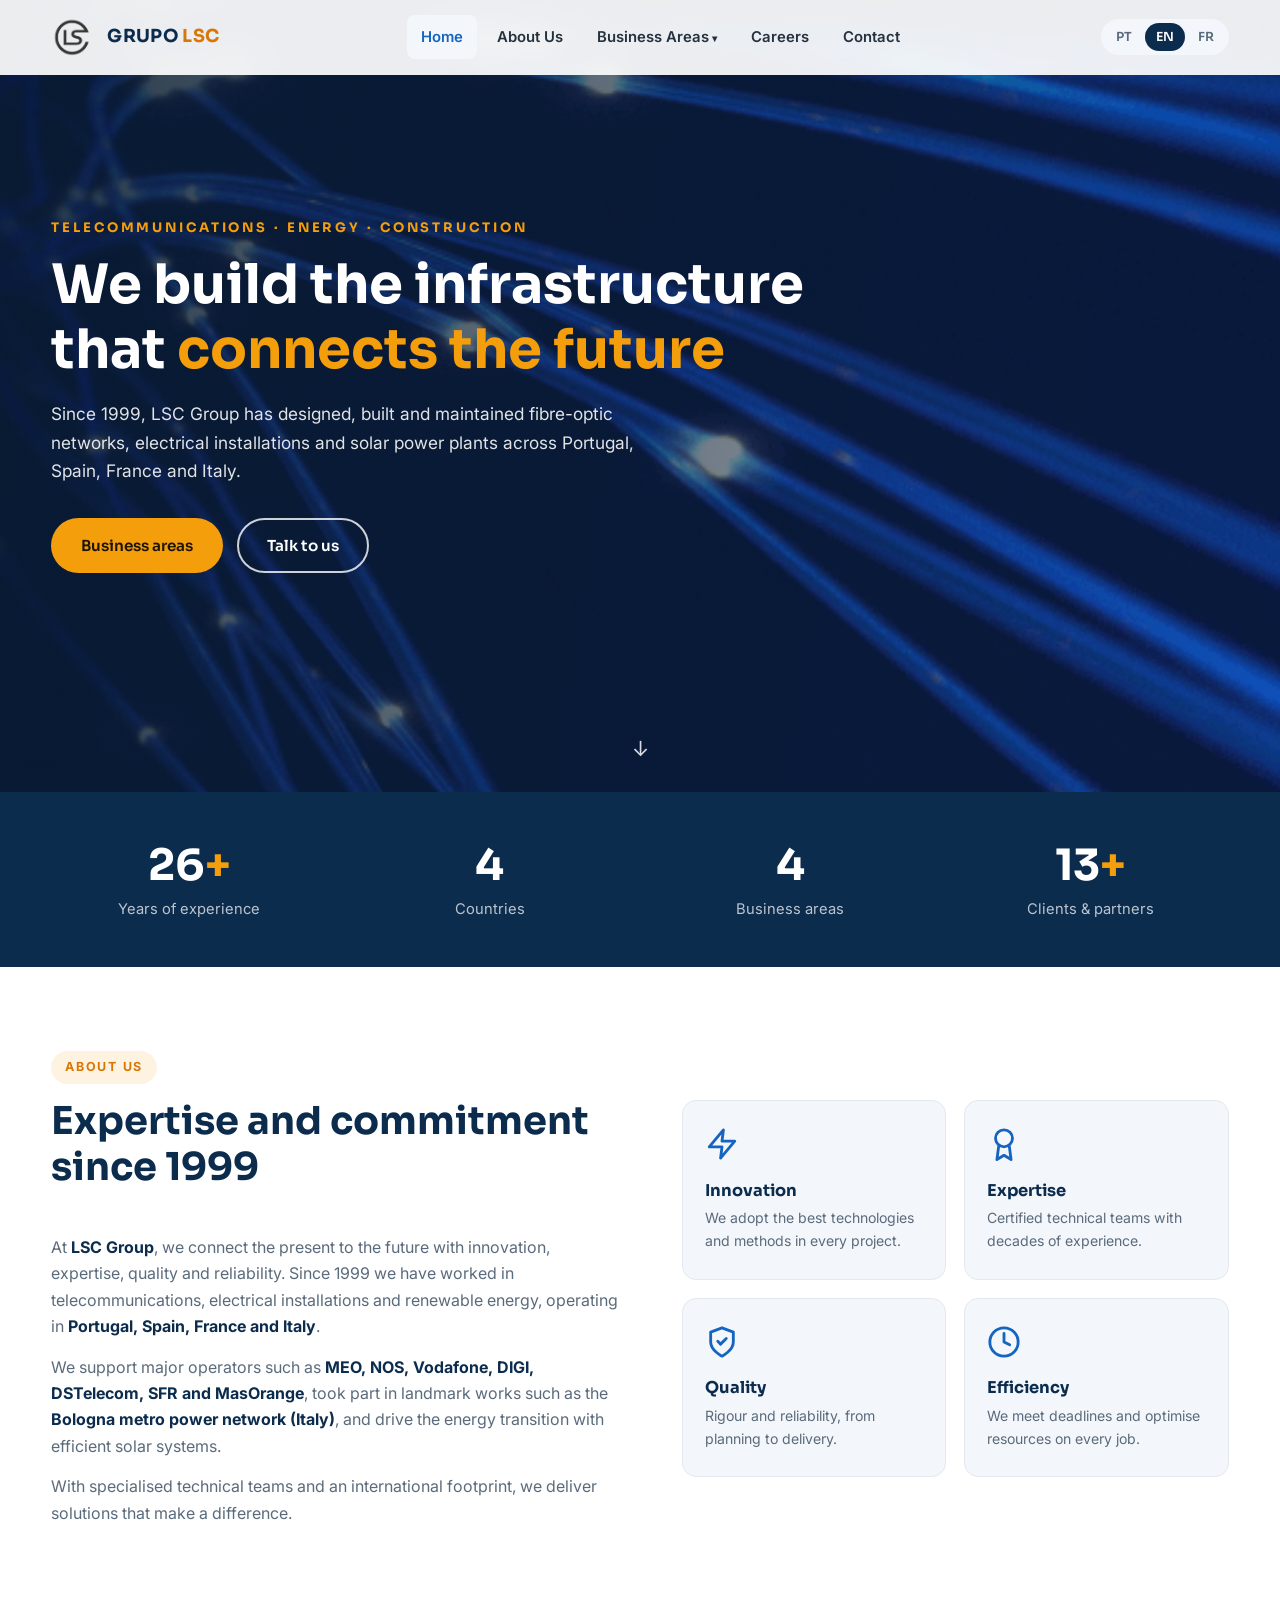
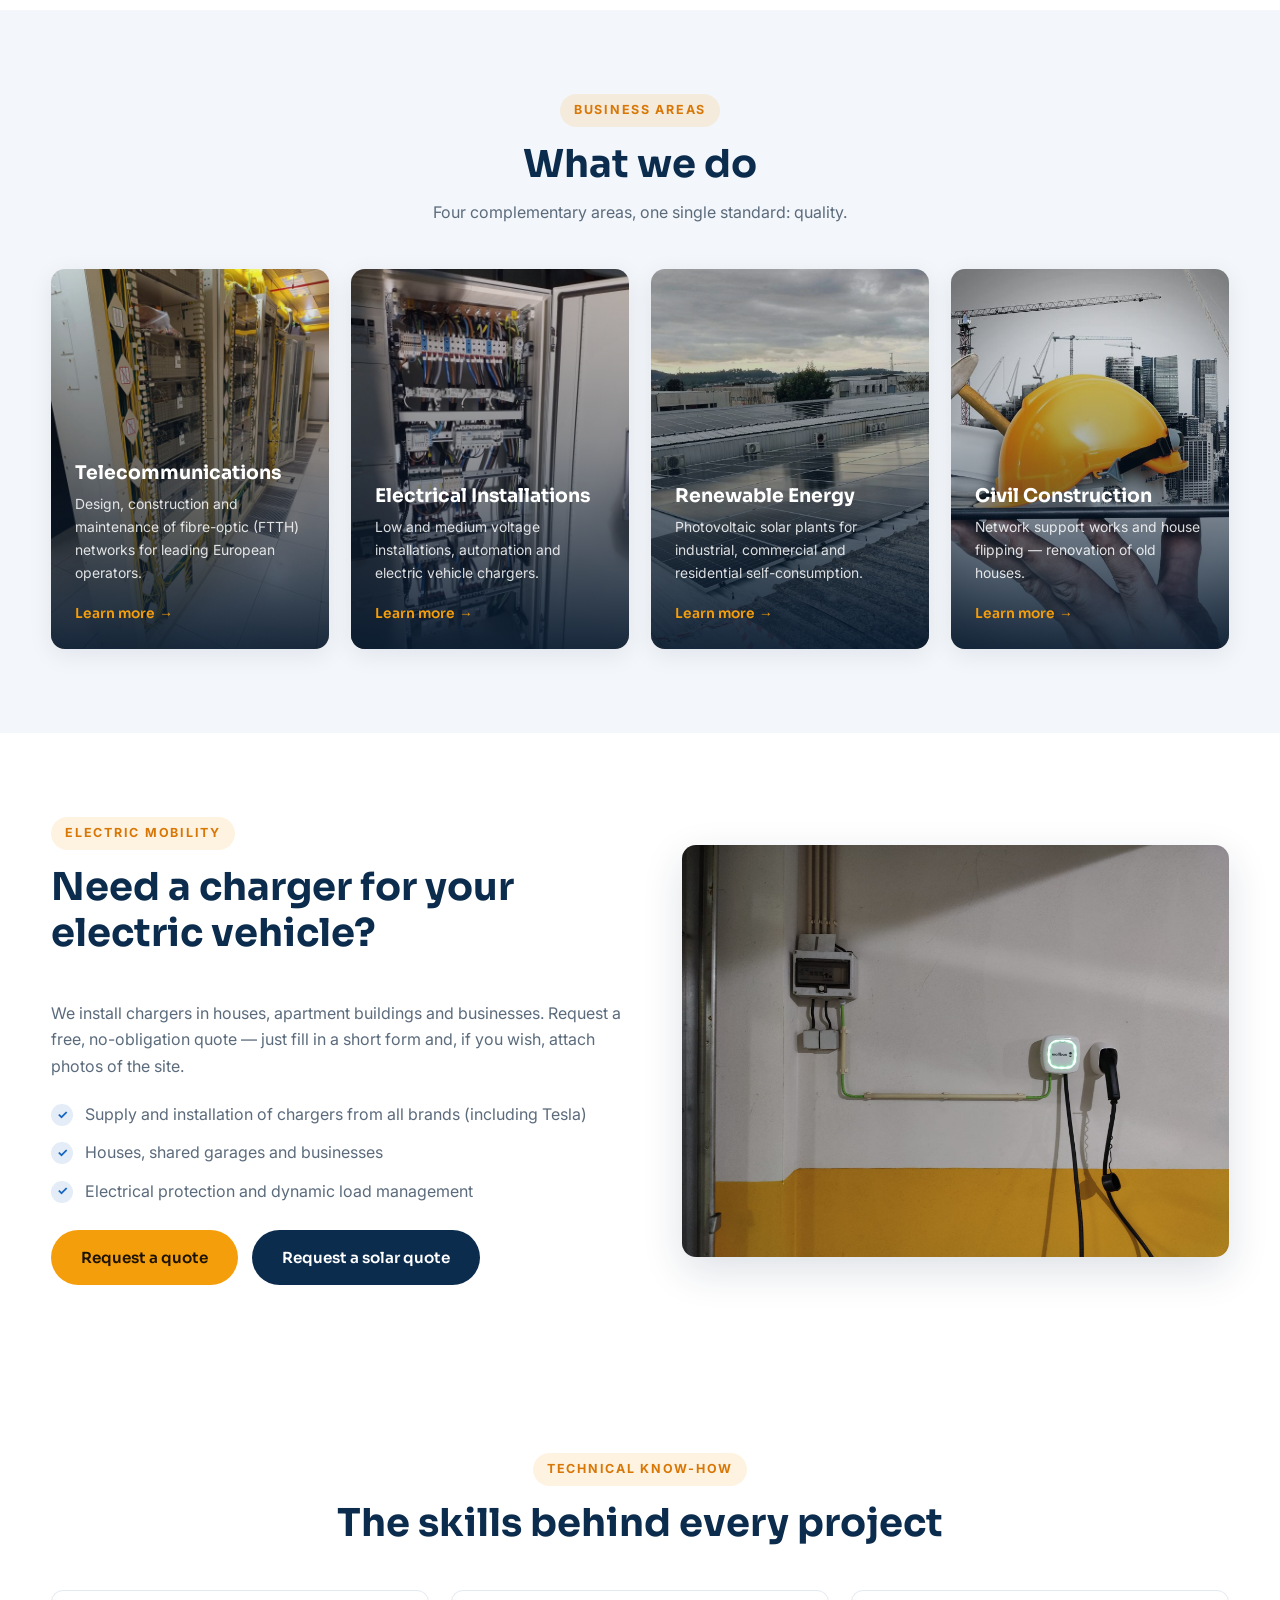
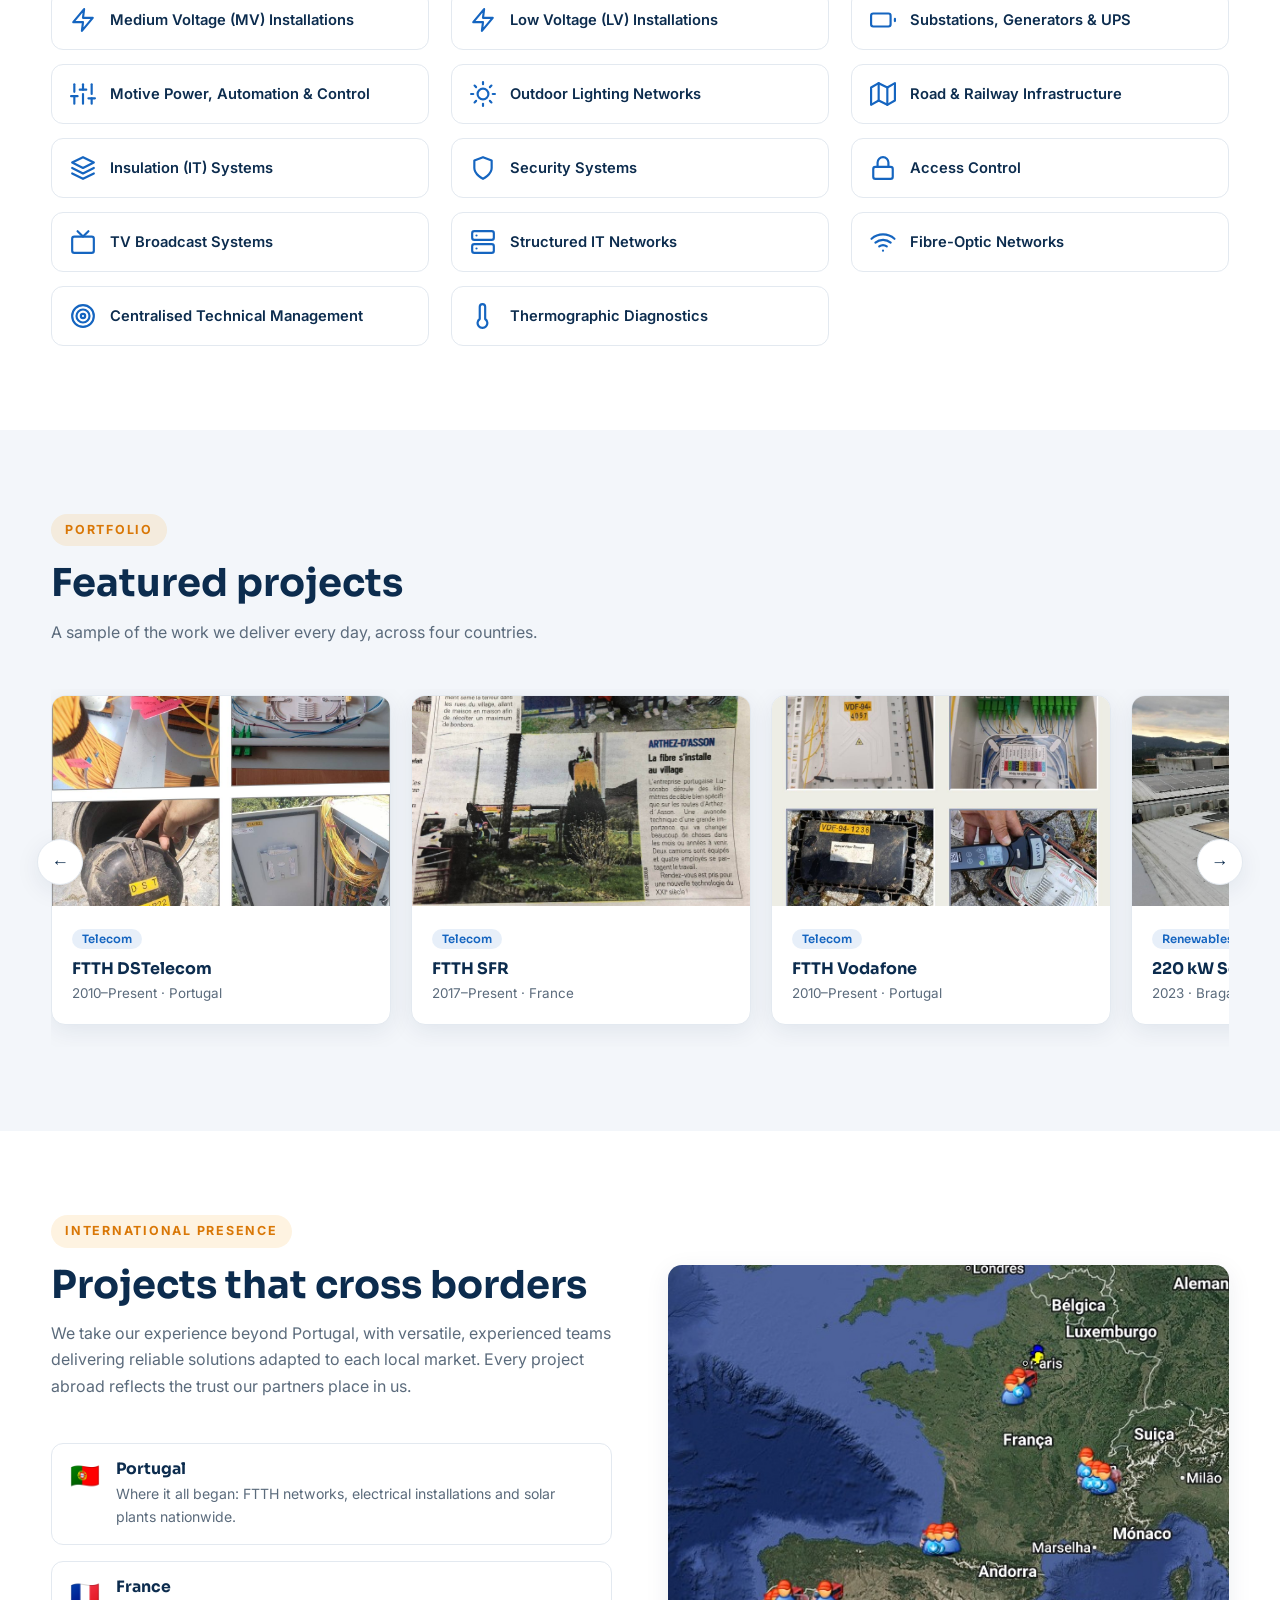
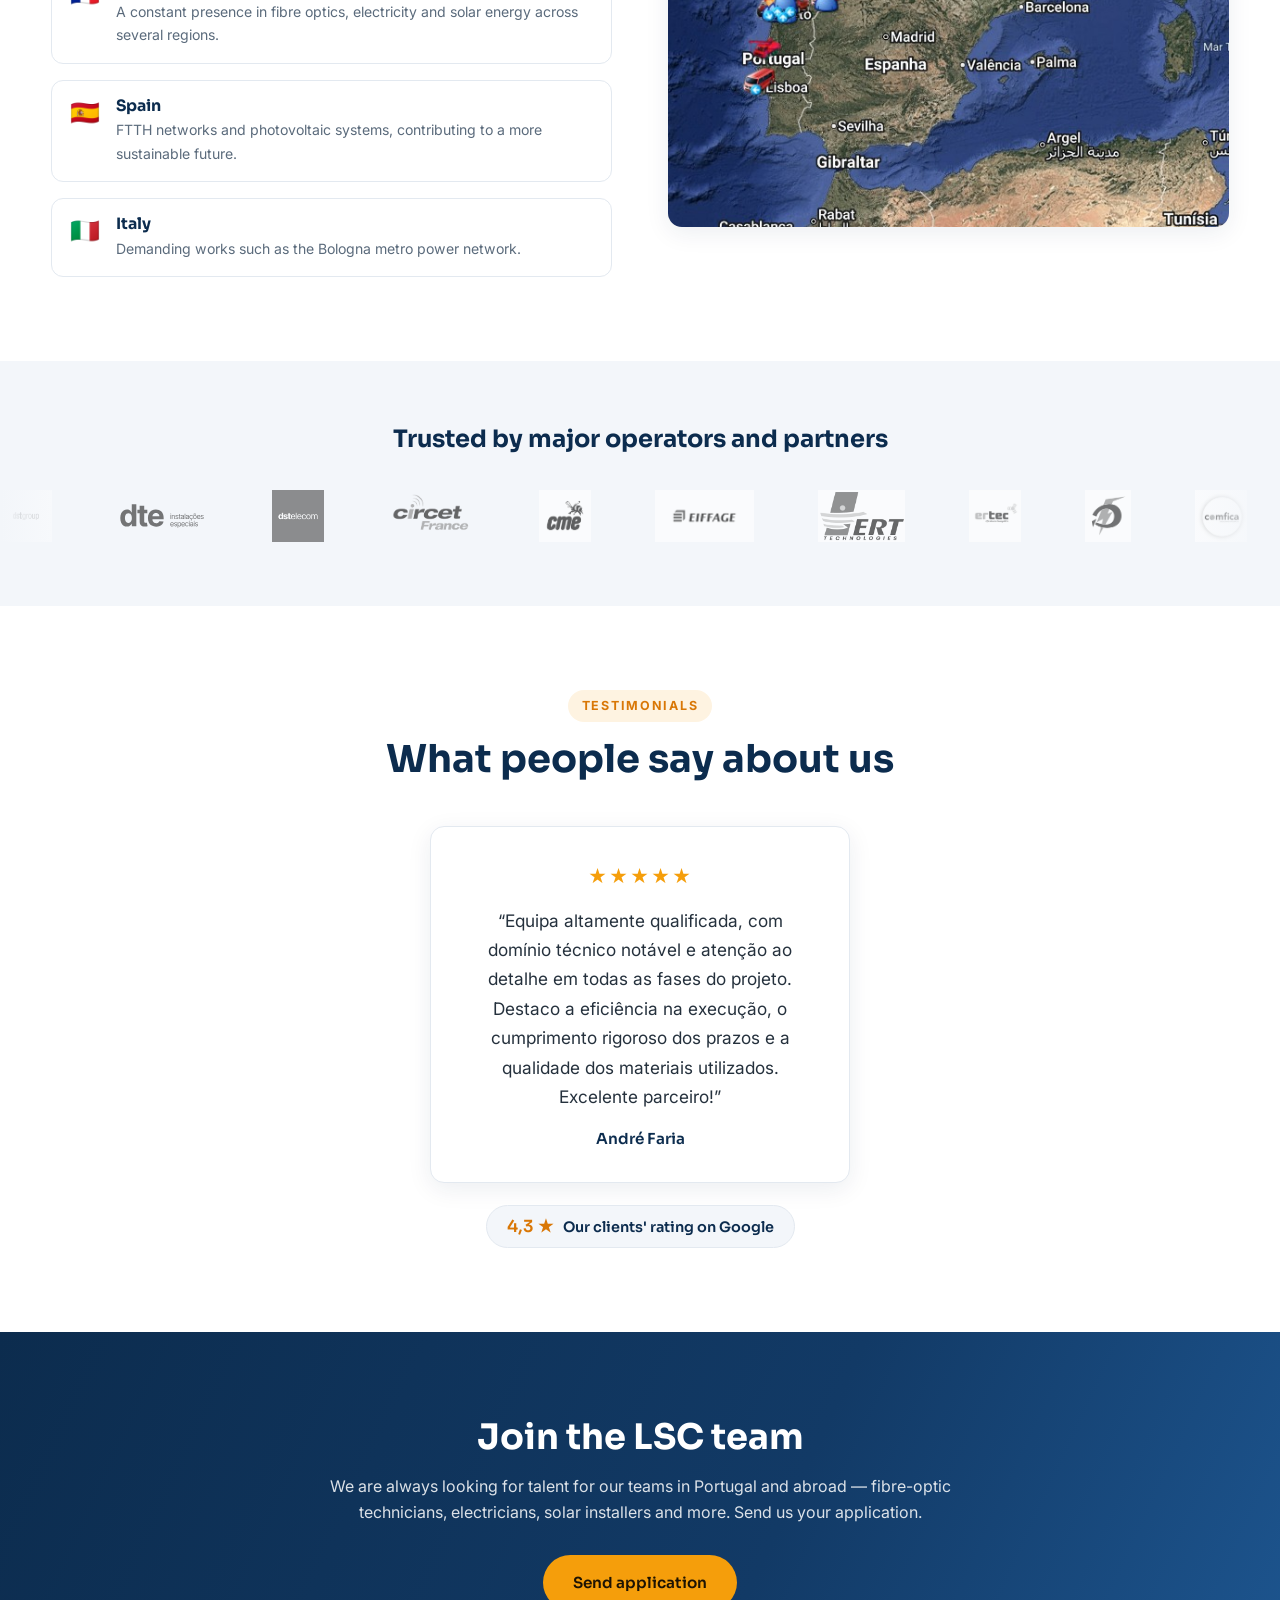
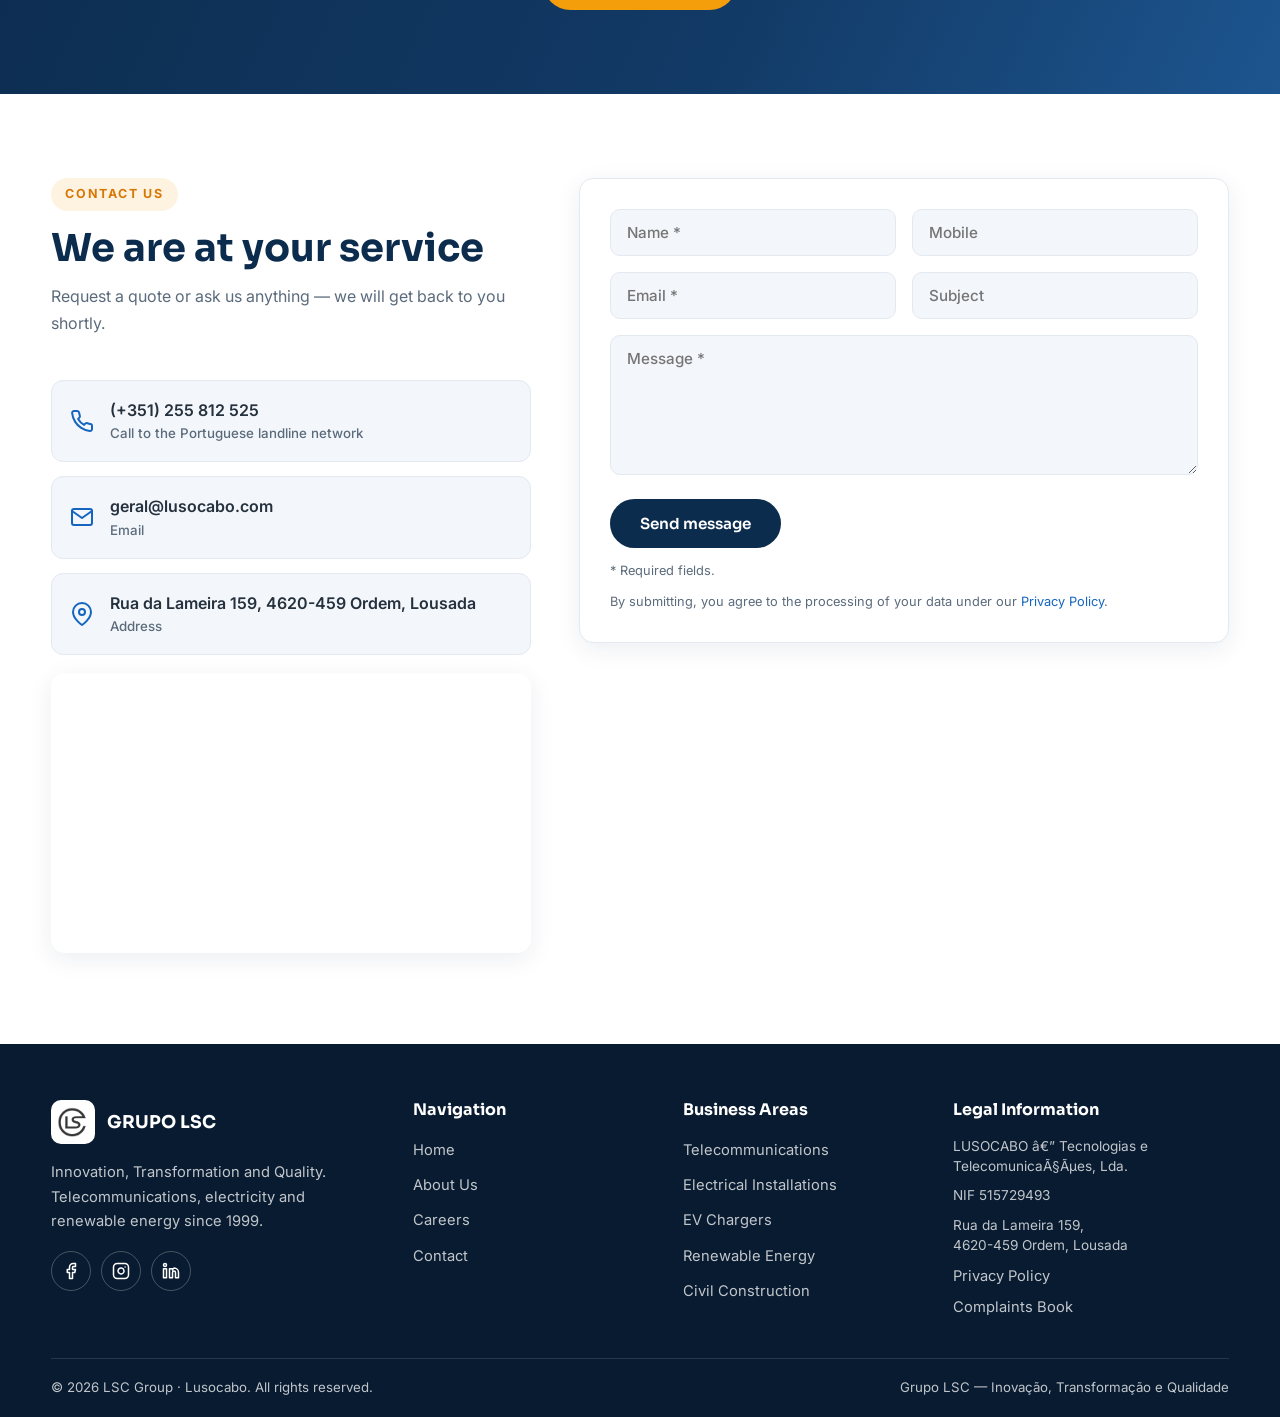
==== commit 8d6aa694: "Reorganizar solar e carregadores - Formulario de orcamento solar passa para dentro de renovaveis.htm" ====
--- a/index.html
+++ b/index.html
@@ -63,7 +63,6 @@
             <li><a href="elec.html" data-i18n="nav.elec">Eletricidade Geral</a></li>
             <li><a href="carregadores.html" data-i18n="nav.ev">Carregadores VE</a></li>
             <li><a href="renovaveis.html" data-i18n="nav.renov">Energias Renováveis</a></li>
-            <li><a href="orcamento-solar.html" data-i18n="nav.sol">Painéis Solares</a></li>
             <li><a href="civil.html" data-i18n="nav.civil">Construção Civil</a></li>
           </ul>
         </li>
@@ -204,7 +203,7 @@
           <li data-i18n="ev.s2"></li>
           <li data-i18n="ev.s3"></li>
         </ul>
-        <div style="display:flex; gap:14px; flex-wrap:wrap; margin-top:26px;"><a href="carregadores.html#orcamento" class="btn btn-primary" data-i18n="ev.heroBtn">Pedir orçamento</a><a href="orcamento-solar.html#orcamento" class="btn btn-navy" data-i18n="ren.quoteBtn">Pedir orçamento solar</a></div>
+        <div style="display:flex; gap:14px; flex-wrap:wrap; margin-top:26px;"><a href="carregadores.html#orcamento" class="btn btn-primary" data-i18n="ev.heroBtn">Pedir orçamento</a><a href="renovaveis.html#orcamento" class="btn btn-navy" data-i18n="ren.quoteBtn">Pedir orçamento solar</a></div>
       </div>
       <a class="photo reveal" href="carregadores.html#orcamento">
         <img src="assets/images/ELEC_Carregador.jpg" alt="Carregador para veículo elétrico instalado pelo Grupo LSC" loading="lazy">
@@ -441,7 +440,6 @@
             <li><a href="elec.html" data-i18n="nav.elec">Eletricidade Geral</a></li>
             <li><a href="carregadores.html" data-i18n="nav.ev">Carregadores VE</a></li>
             <li><a href="renovaveis.html" data-i18n="nav.renov">Energias Renováveis</a></li>
-            <li><a href="orcamento-solar.html" data-i18n="nav.sol">Painéis Solares</a></li>
             <li><a href="civil.html" data-i18n="nav.civil">Construção Civil</a></li>
           </ul>
         </div>
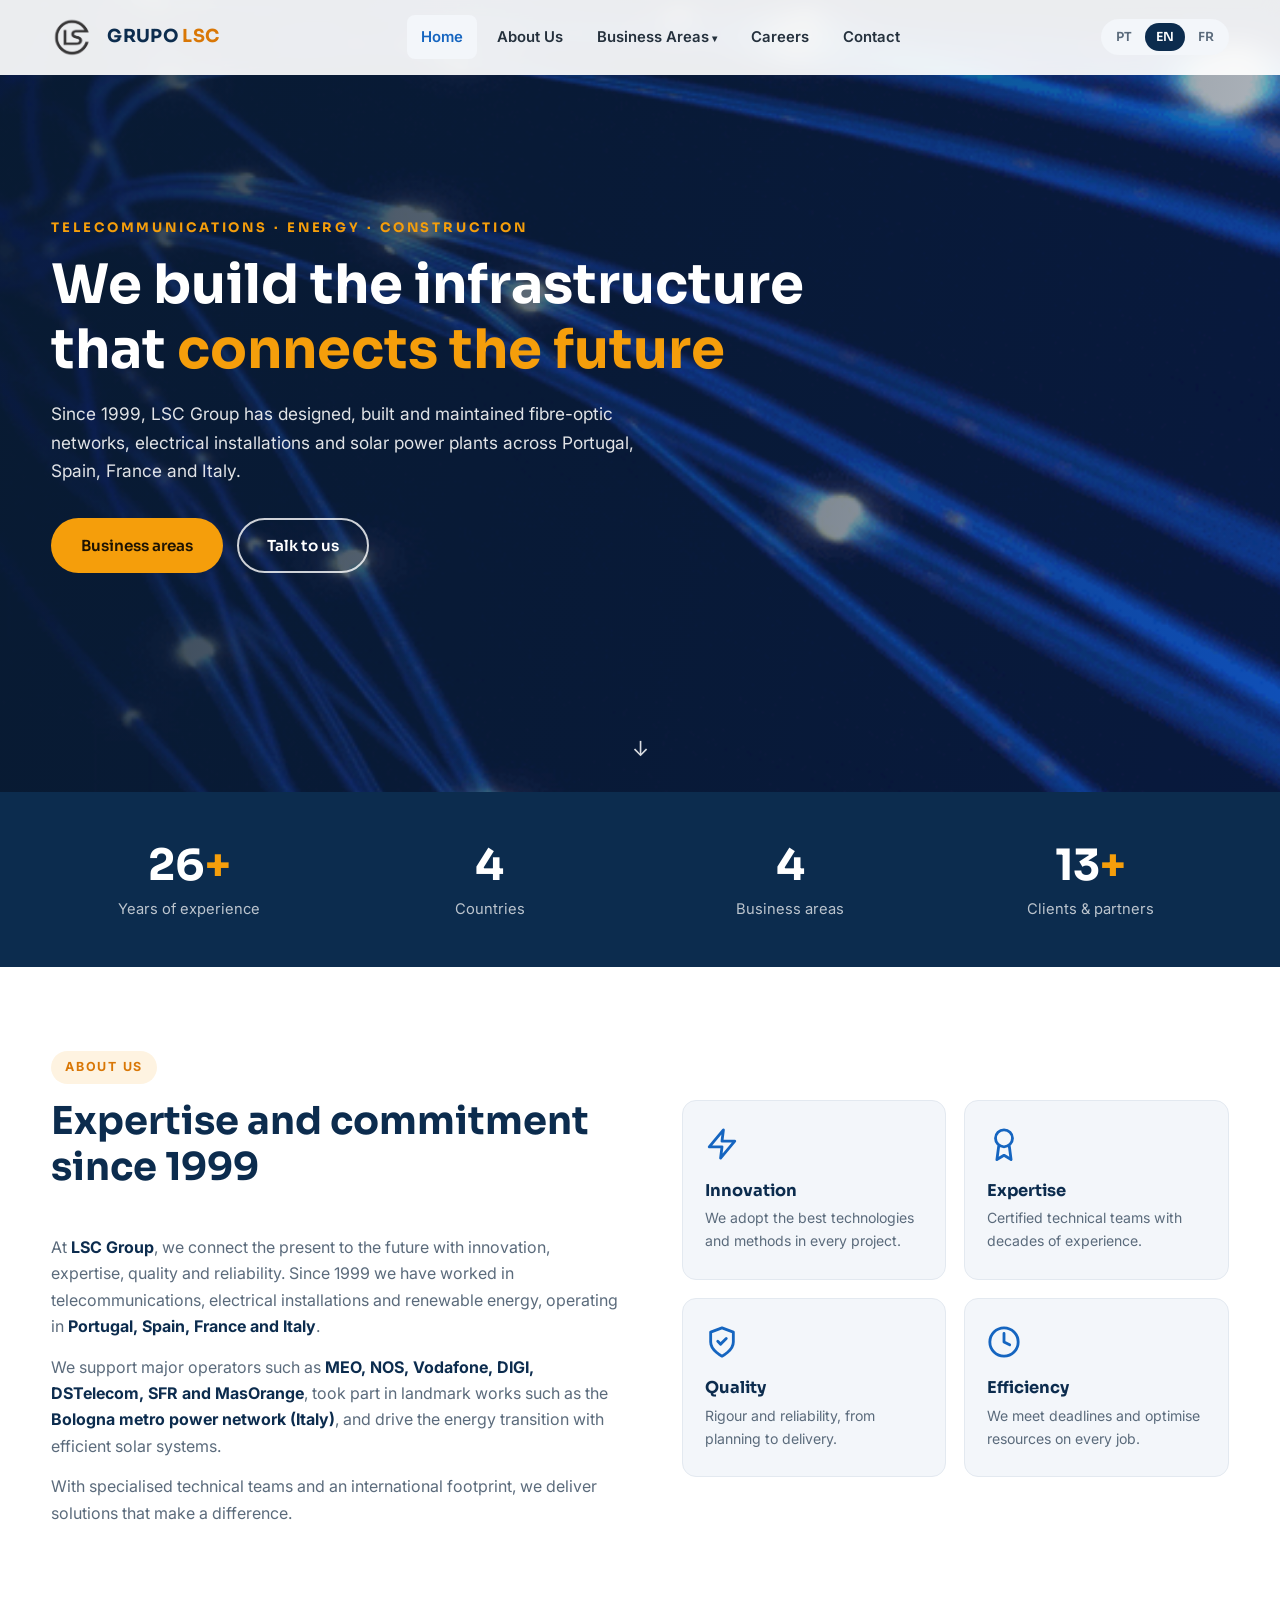
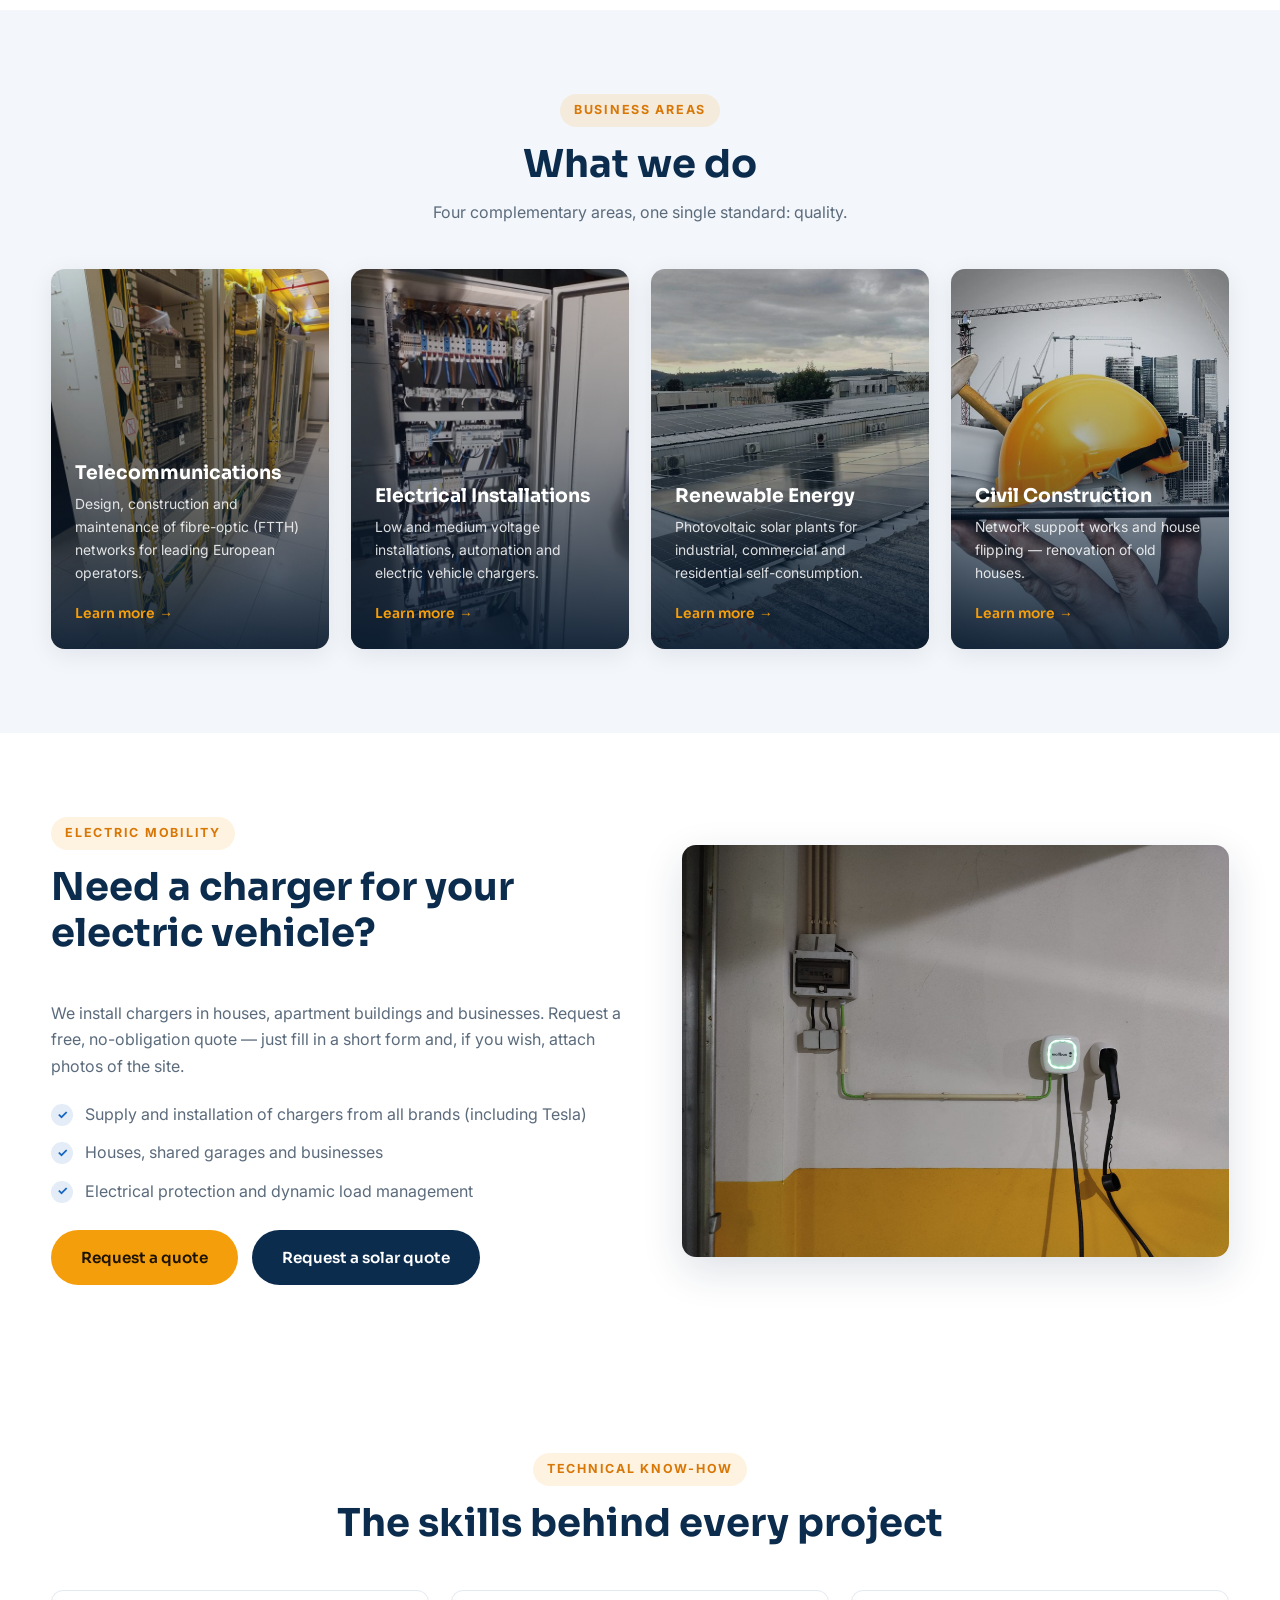
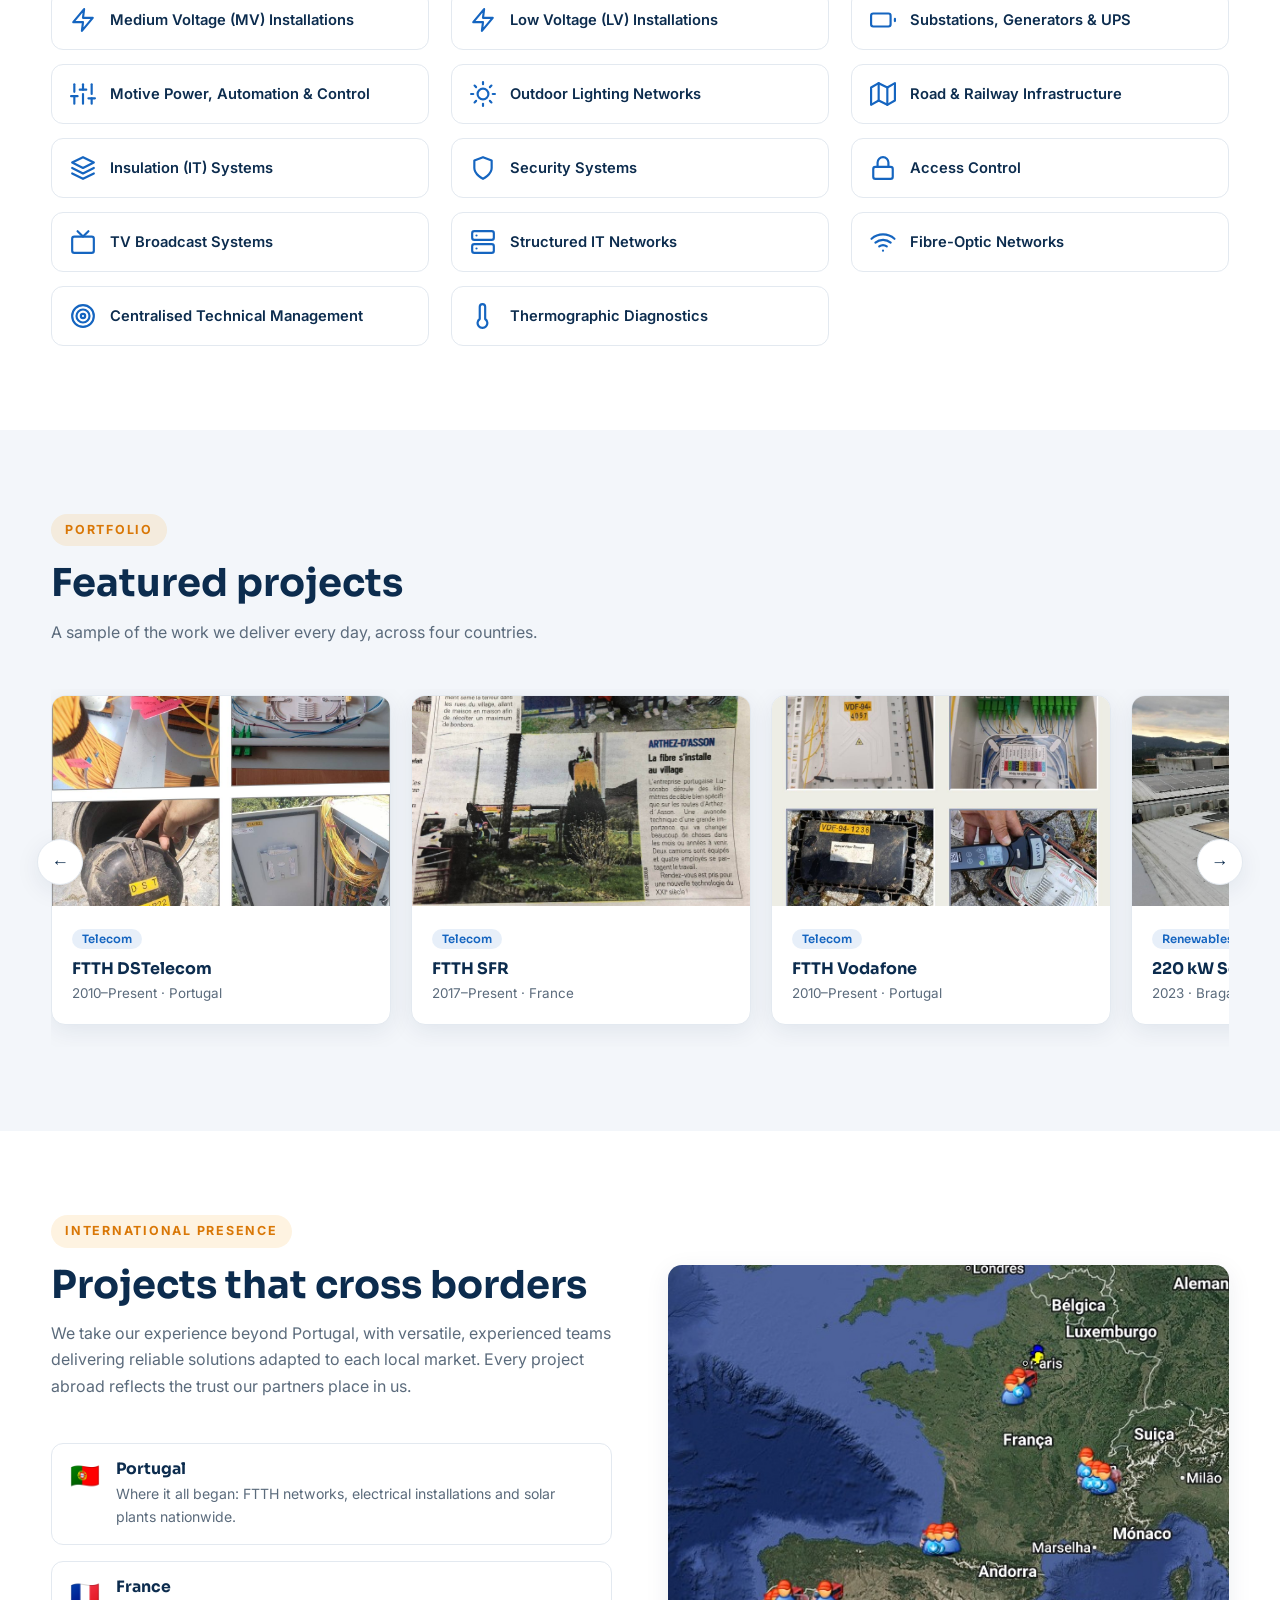
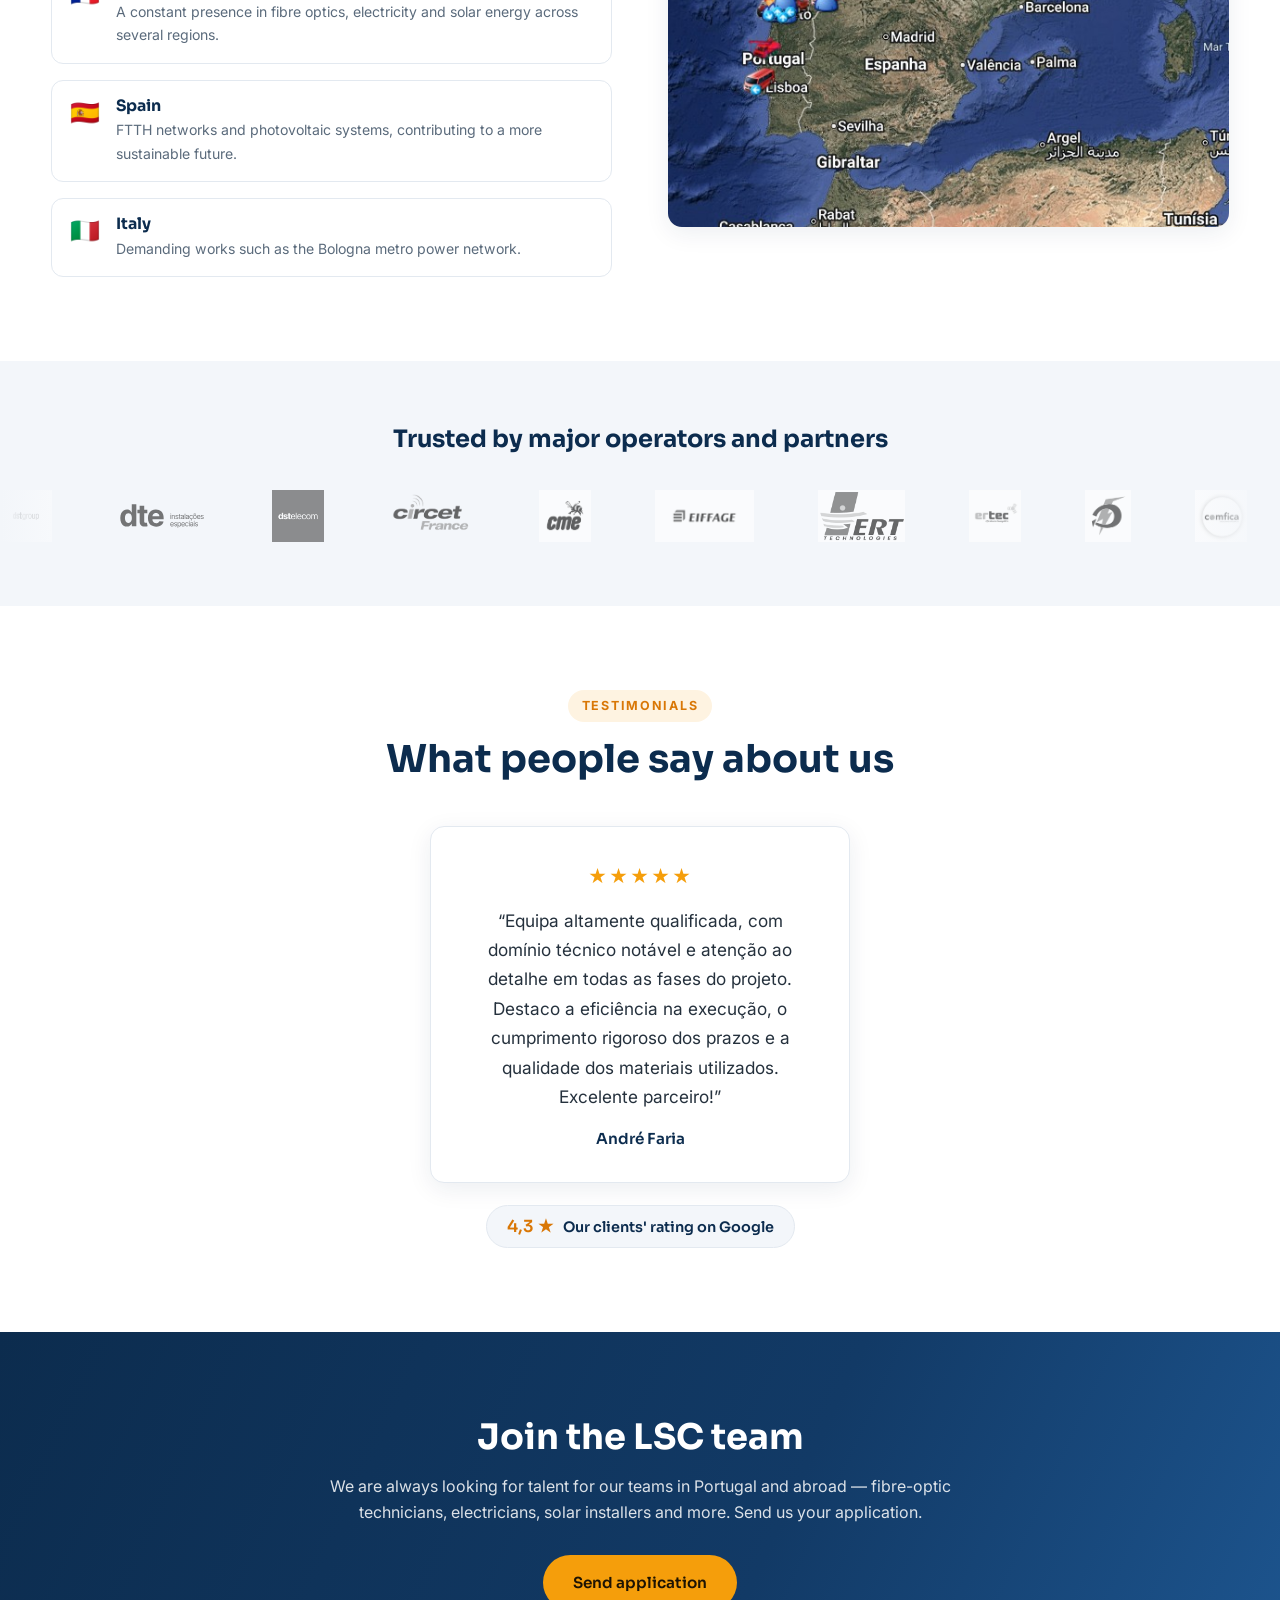
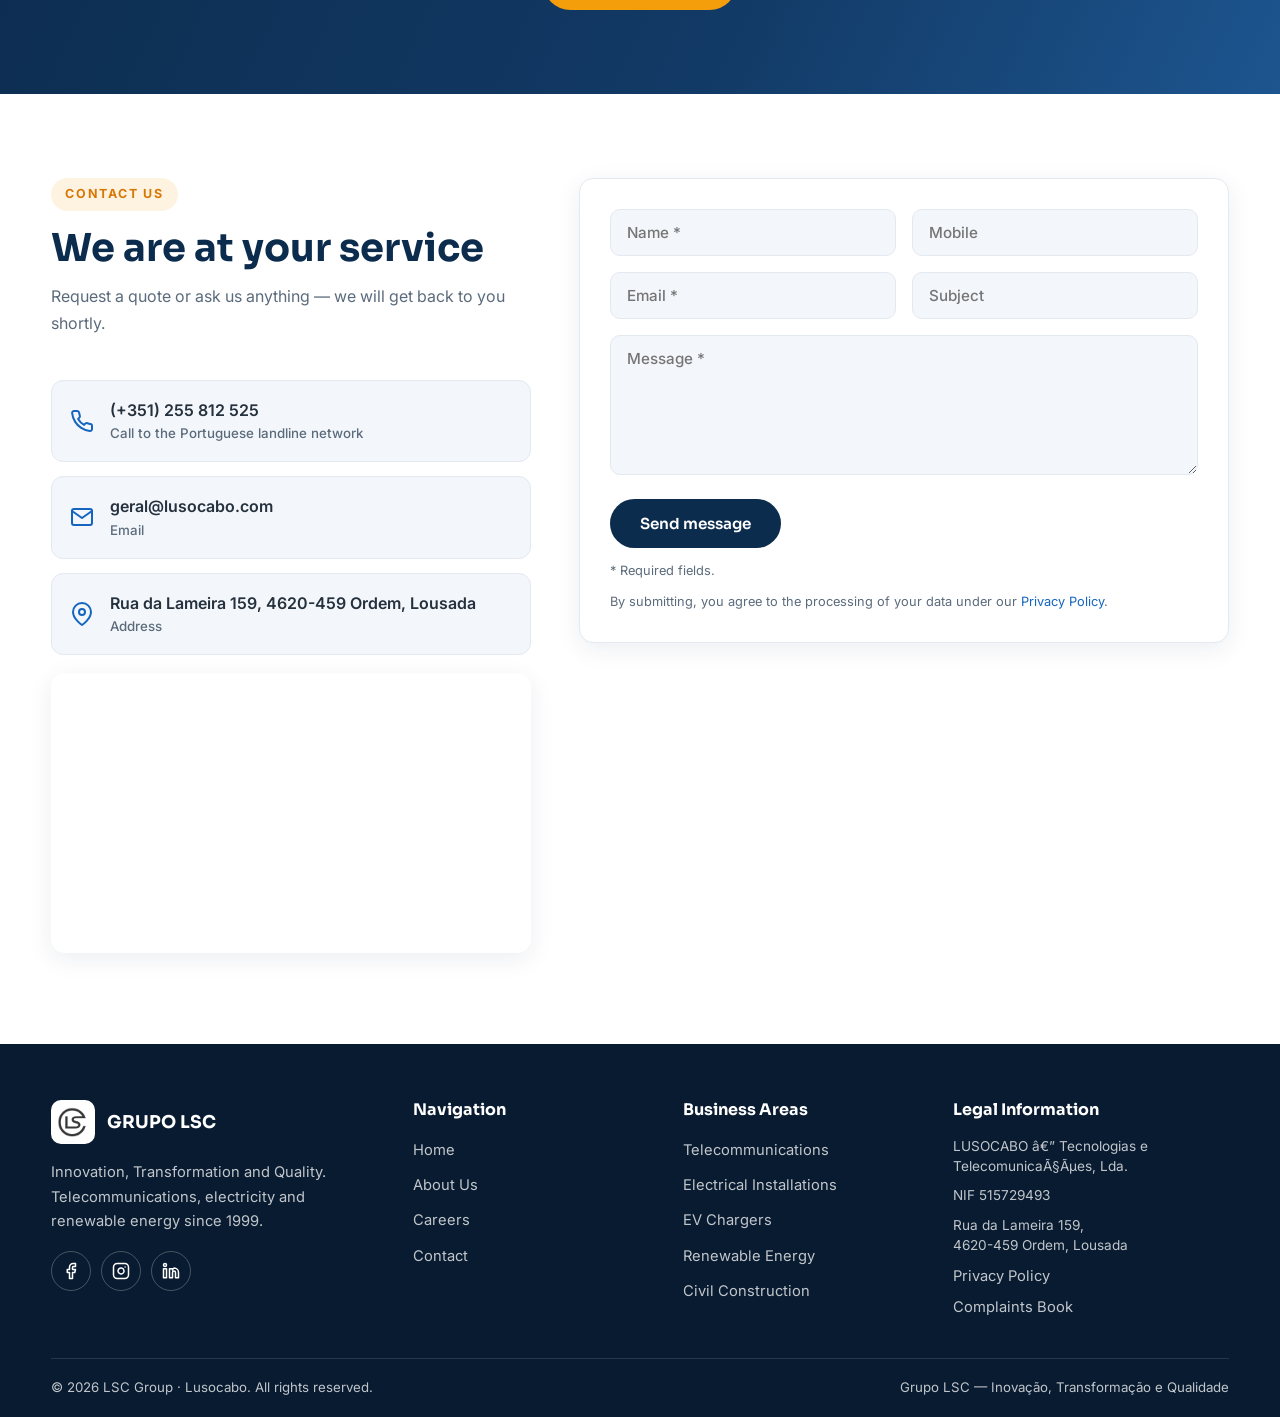
==== commit 8f5c561e: "Corrigir mapa dos contactos para as coordenadas exatas da sede Co-Authored-By: Claude Fable 5 <norep" ====
--- a/index.html
+++ b/index.html
@@ -373,7 +373,7 @@
           </a>
         </div>
         <iframe class="map-embed" loading="lazy" referrerpolicy="no-referrer-when-downgrade"
-          src="https://www.google.com/maps?q=Rua+da+Lameira+159,+4620-459+Ordem,+Lousada&output=embed"
+          src="https://www.google.com/maps?q=41.2831297,-8.307354&z=16&output=embed"
           title="Mapa — Grupo LSC, Lousada"></iframe>
       </div>
       <div class="contact-form reveal">
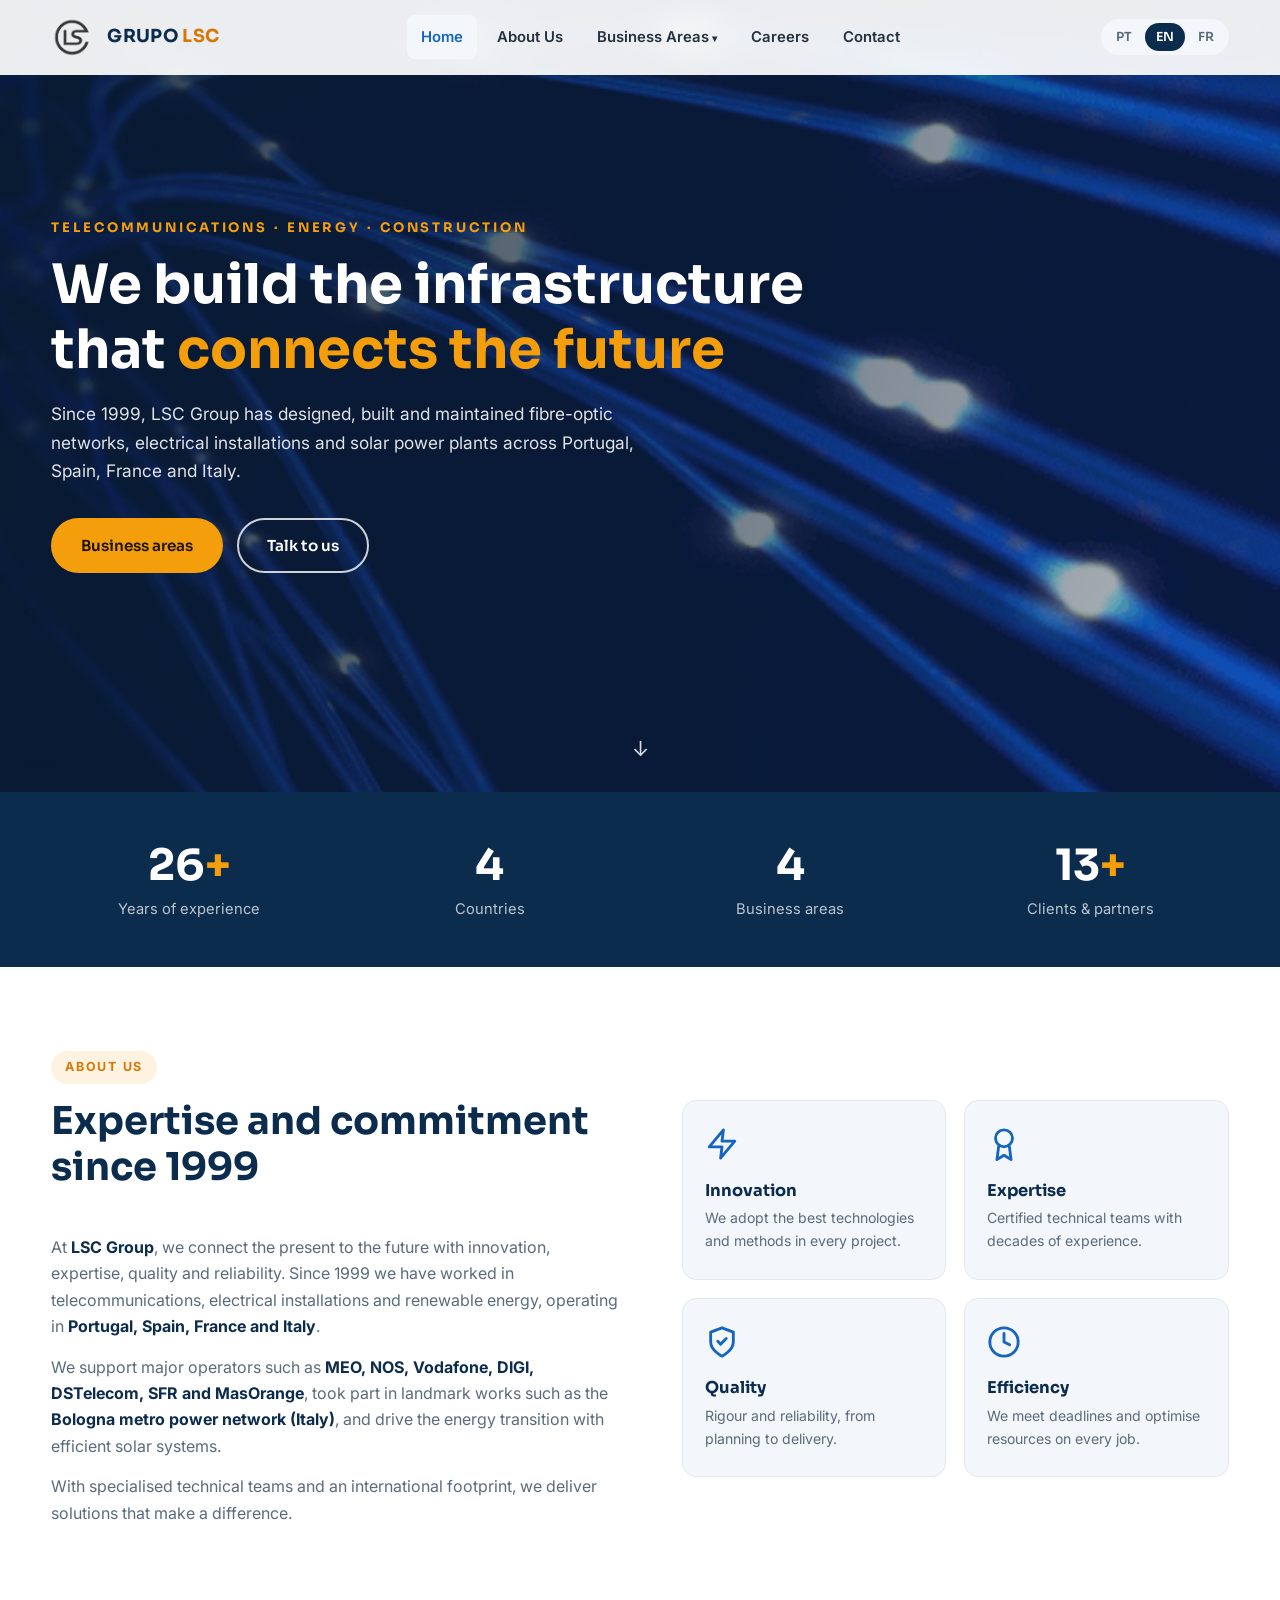
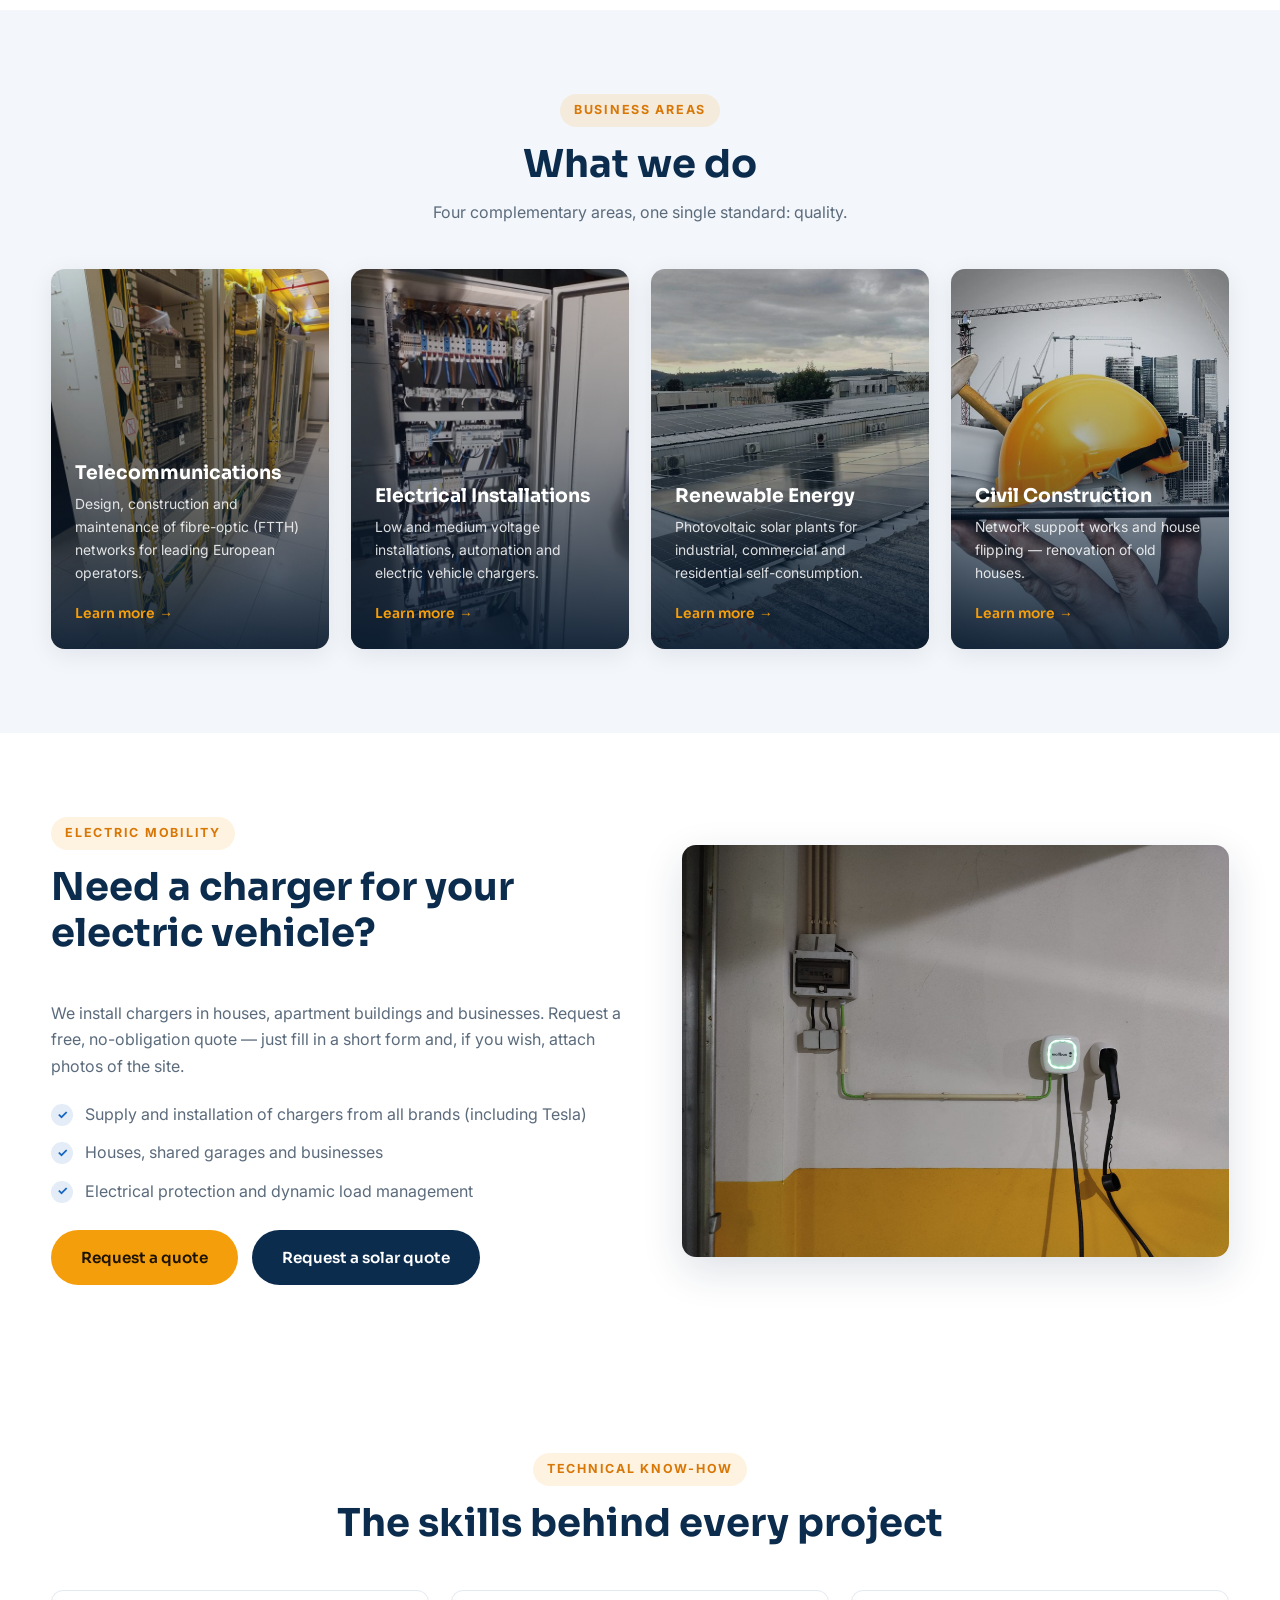
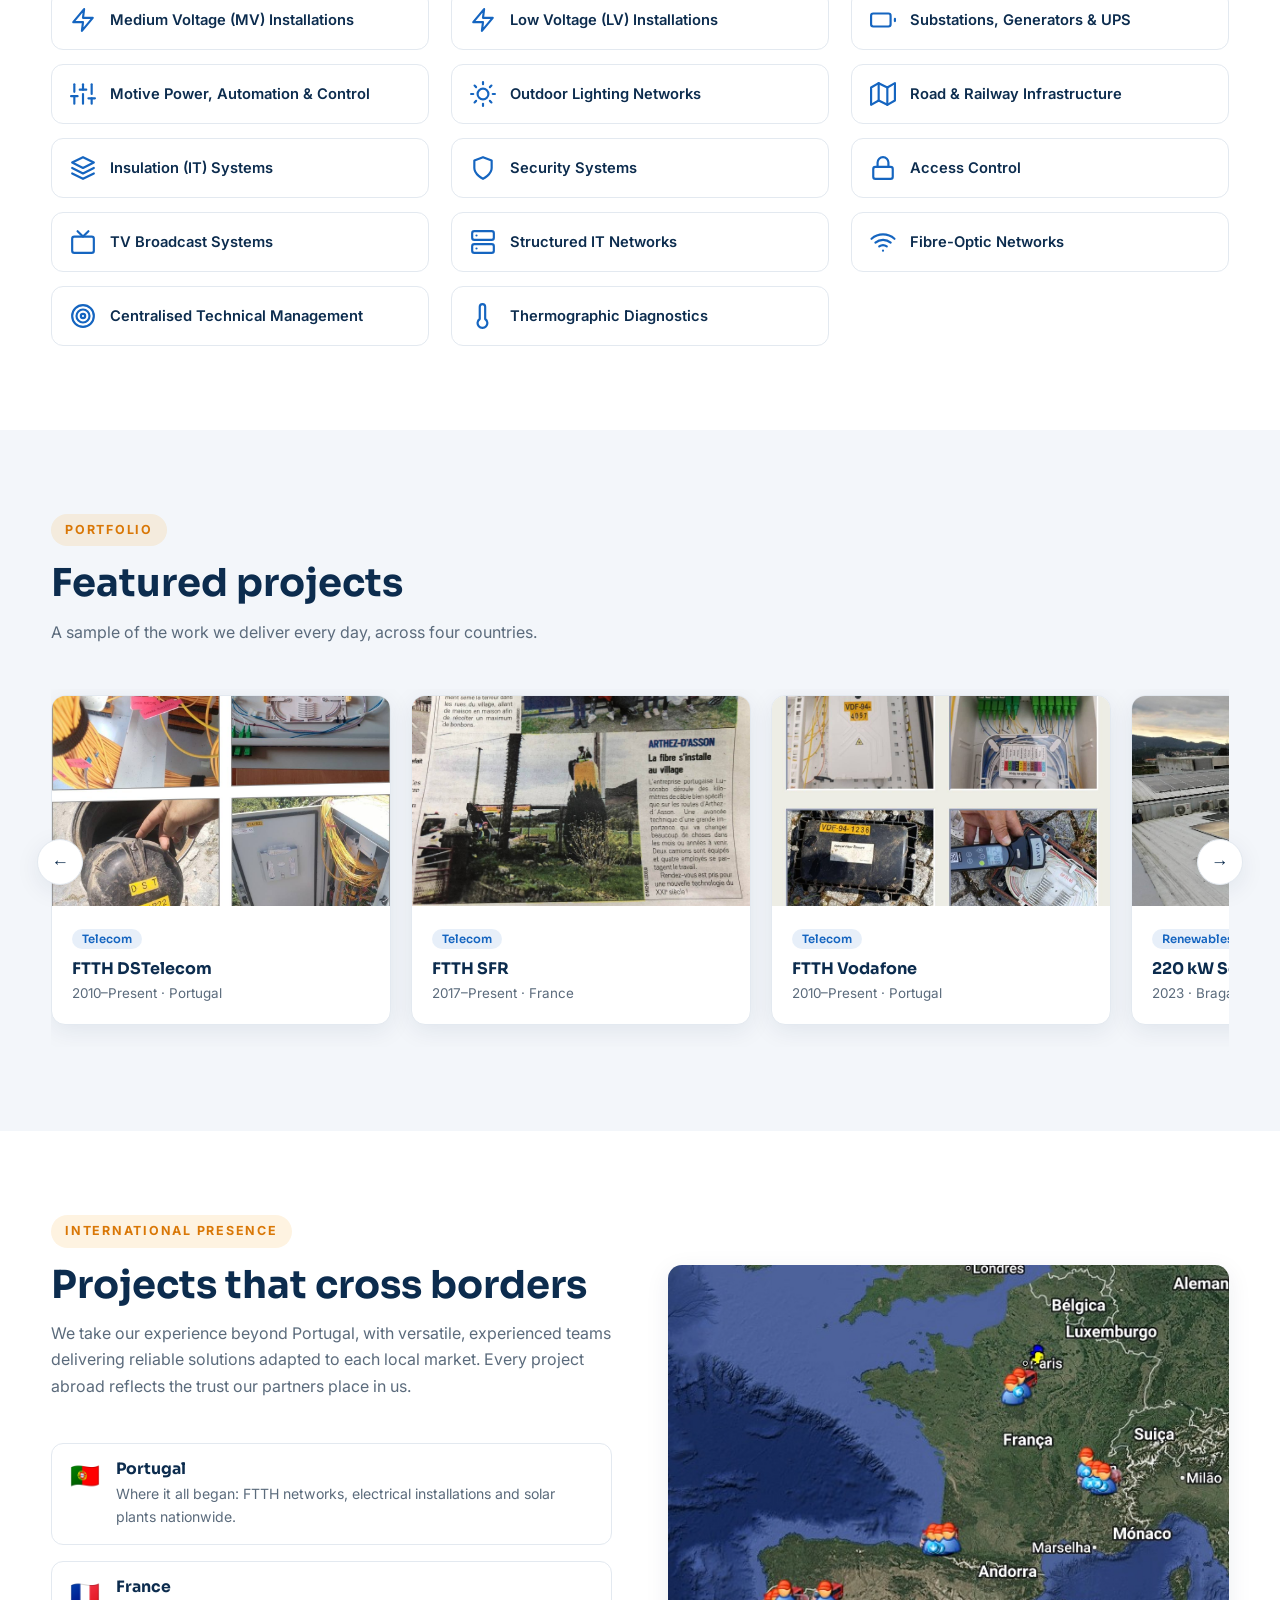
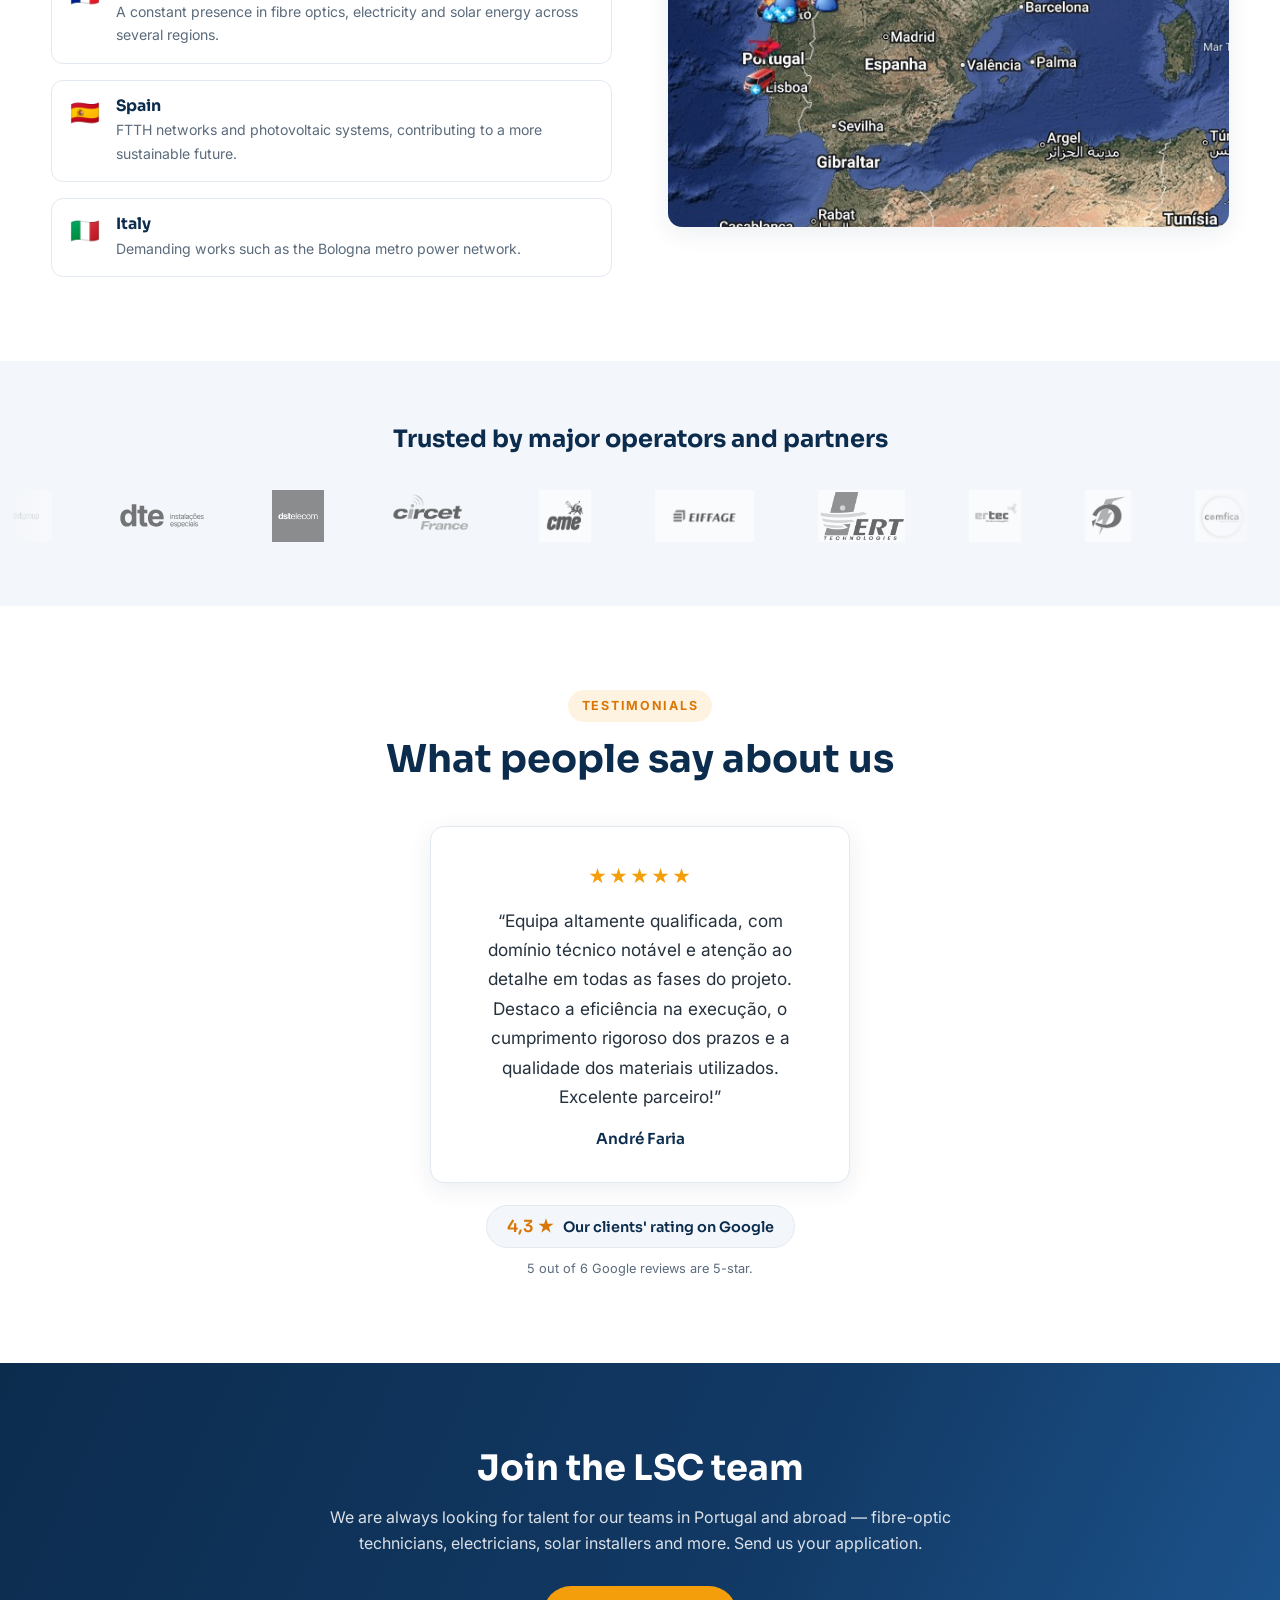
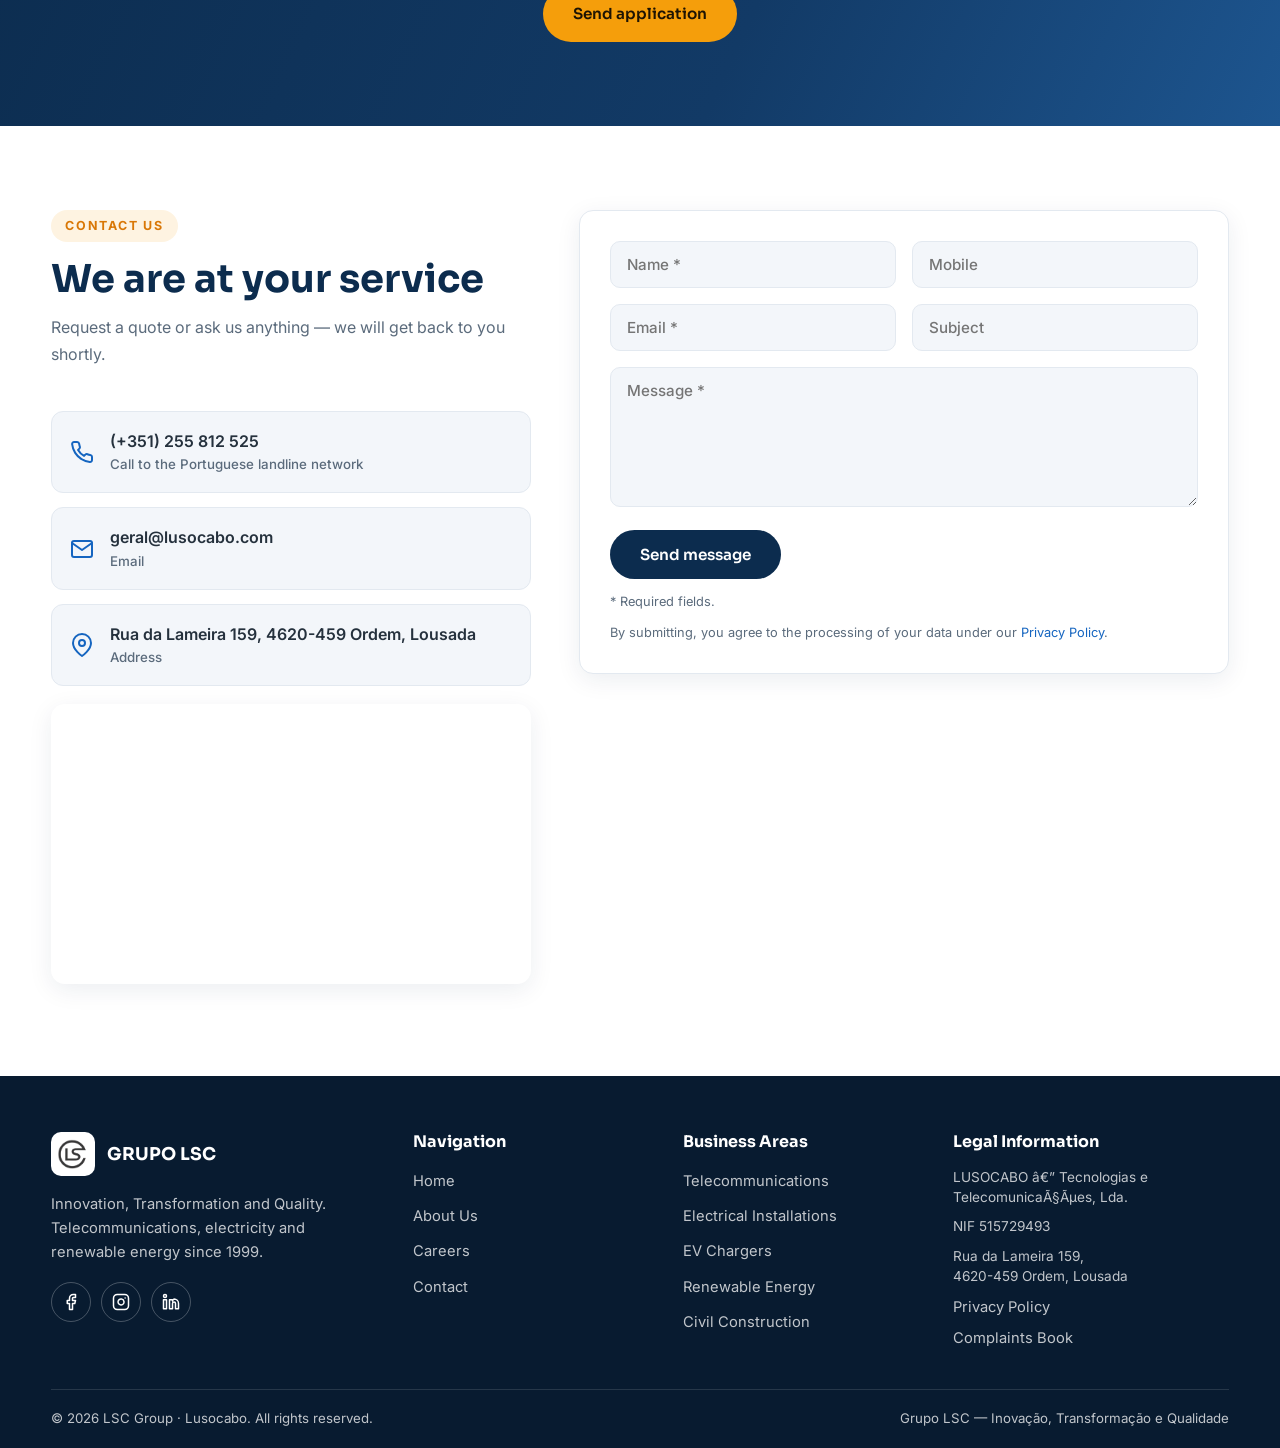
==== commit 52b89f79: "Testemunhos: destacar que 5 das 6 avaliacoes Google sao de 5 estrelas Co-Authored-By: Claude Fable 5" ====
--- a/index.html
+++ b/index.html
@@ -336,6 +336,7 @@
         <span class="g-badge reveal">
           <span class="score">4,3 ★</span> <span data-i18n="test.google">Avaliação dos nossos clientes no Google</span>
         </span>
+        <p class="form-note" style="margin-top:10px;" data-i18n="test.fact">5 das 6 avaliações no Google são de 5 estrelas.</p>
       </div>
     </div>
   </section>
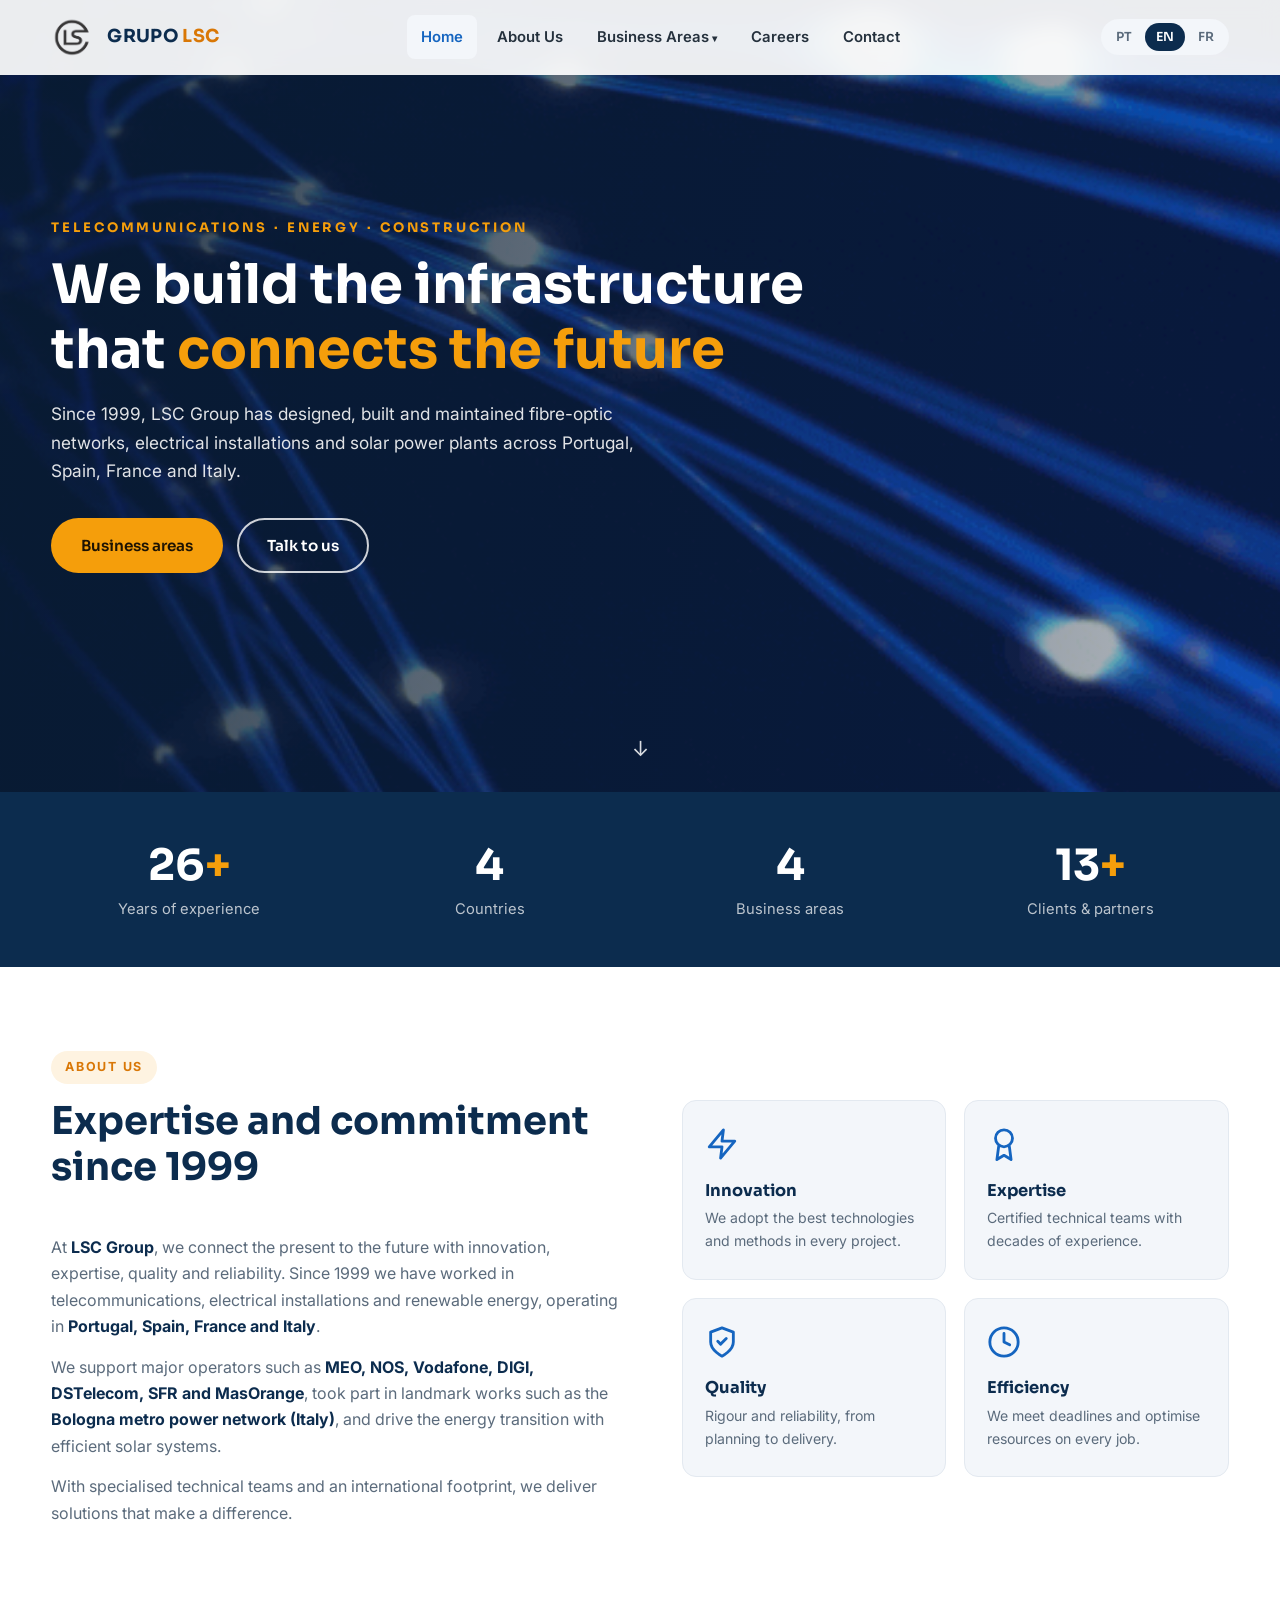
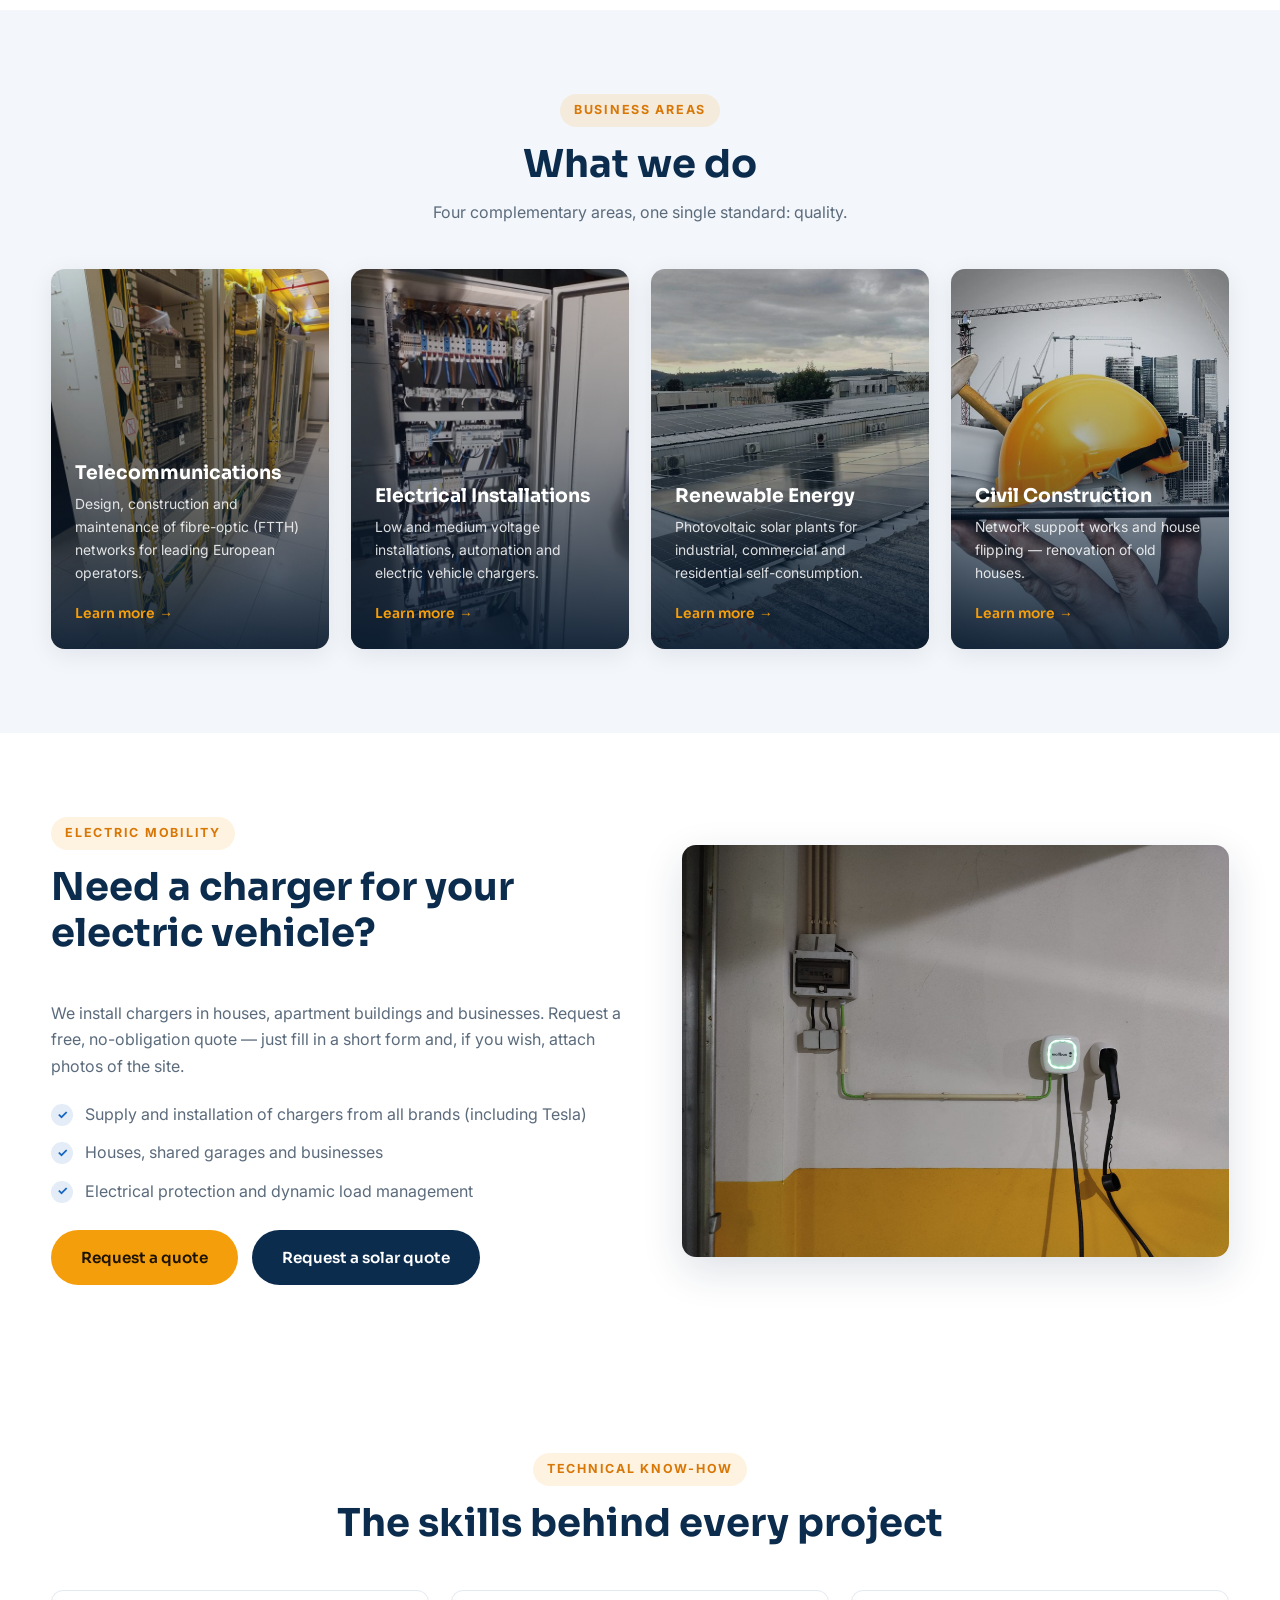
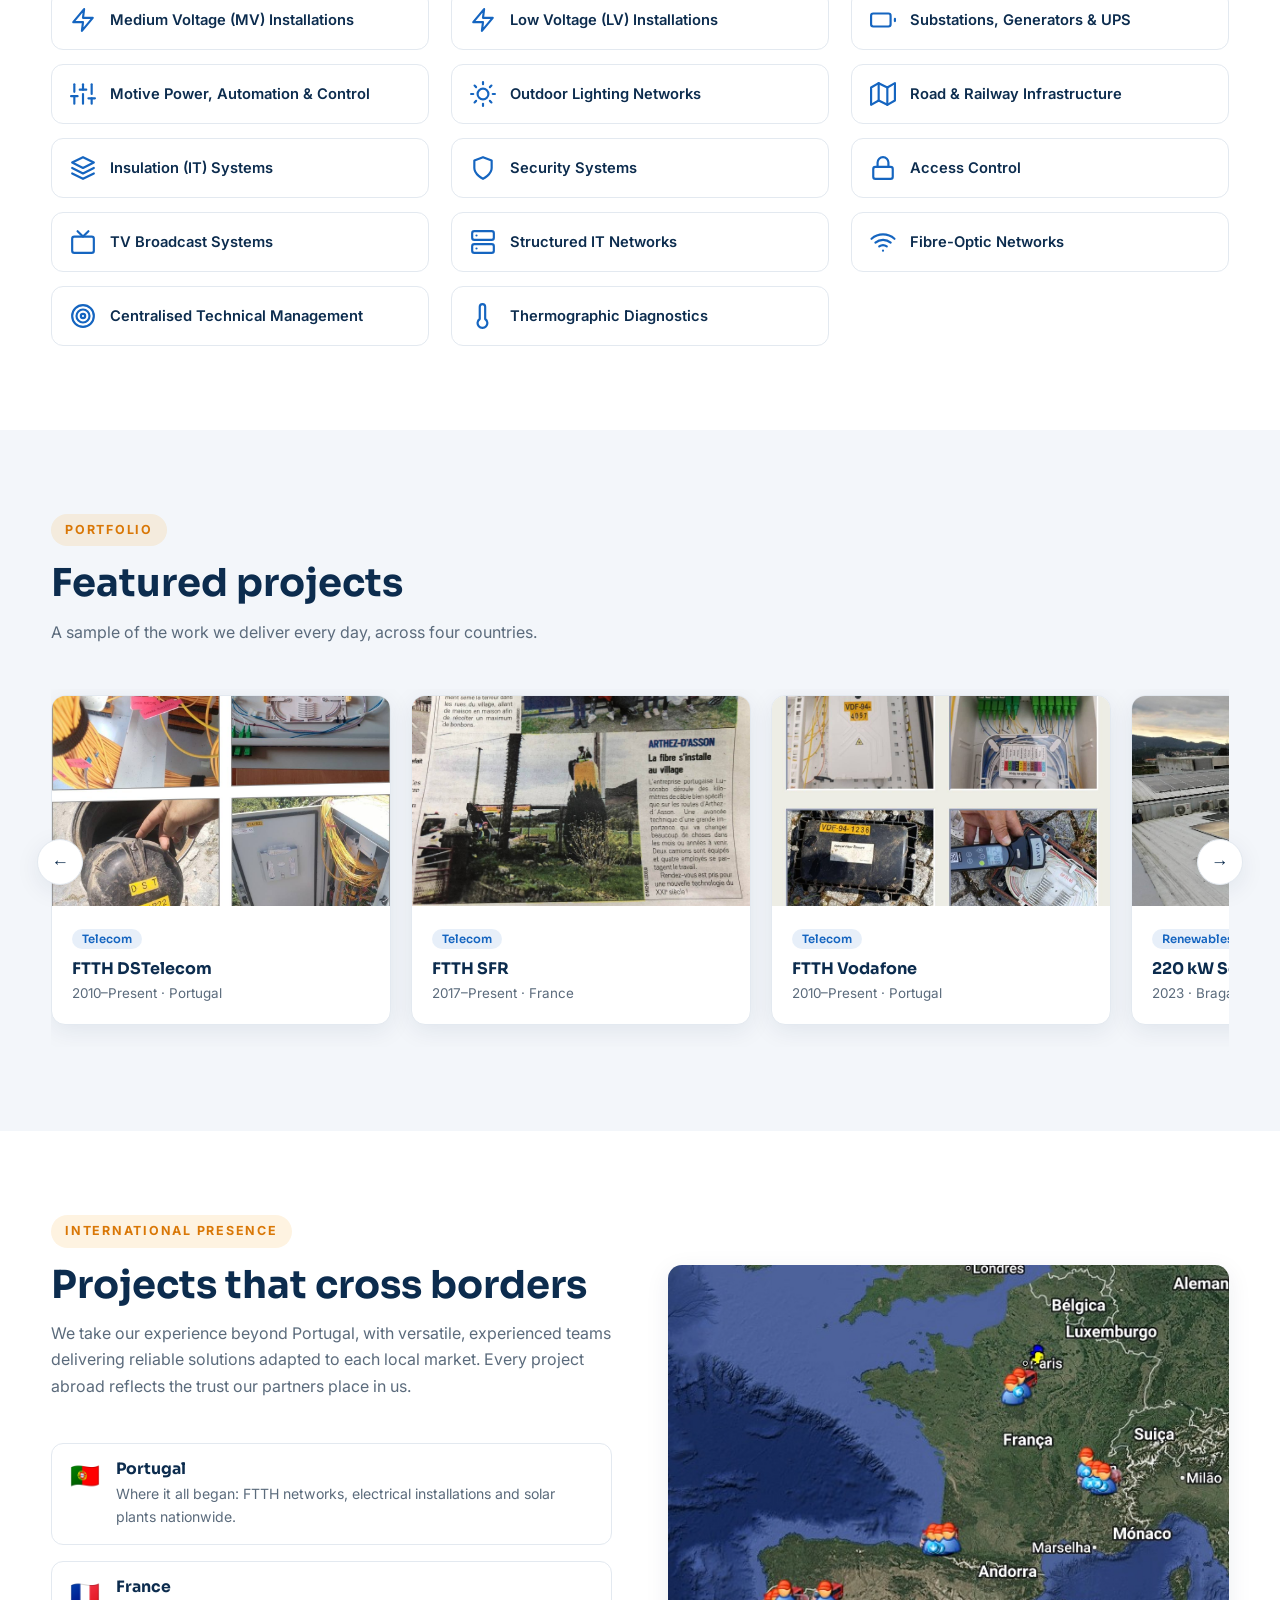
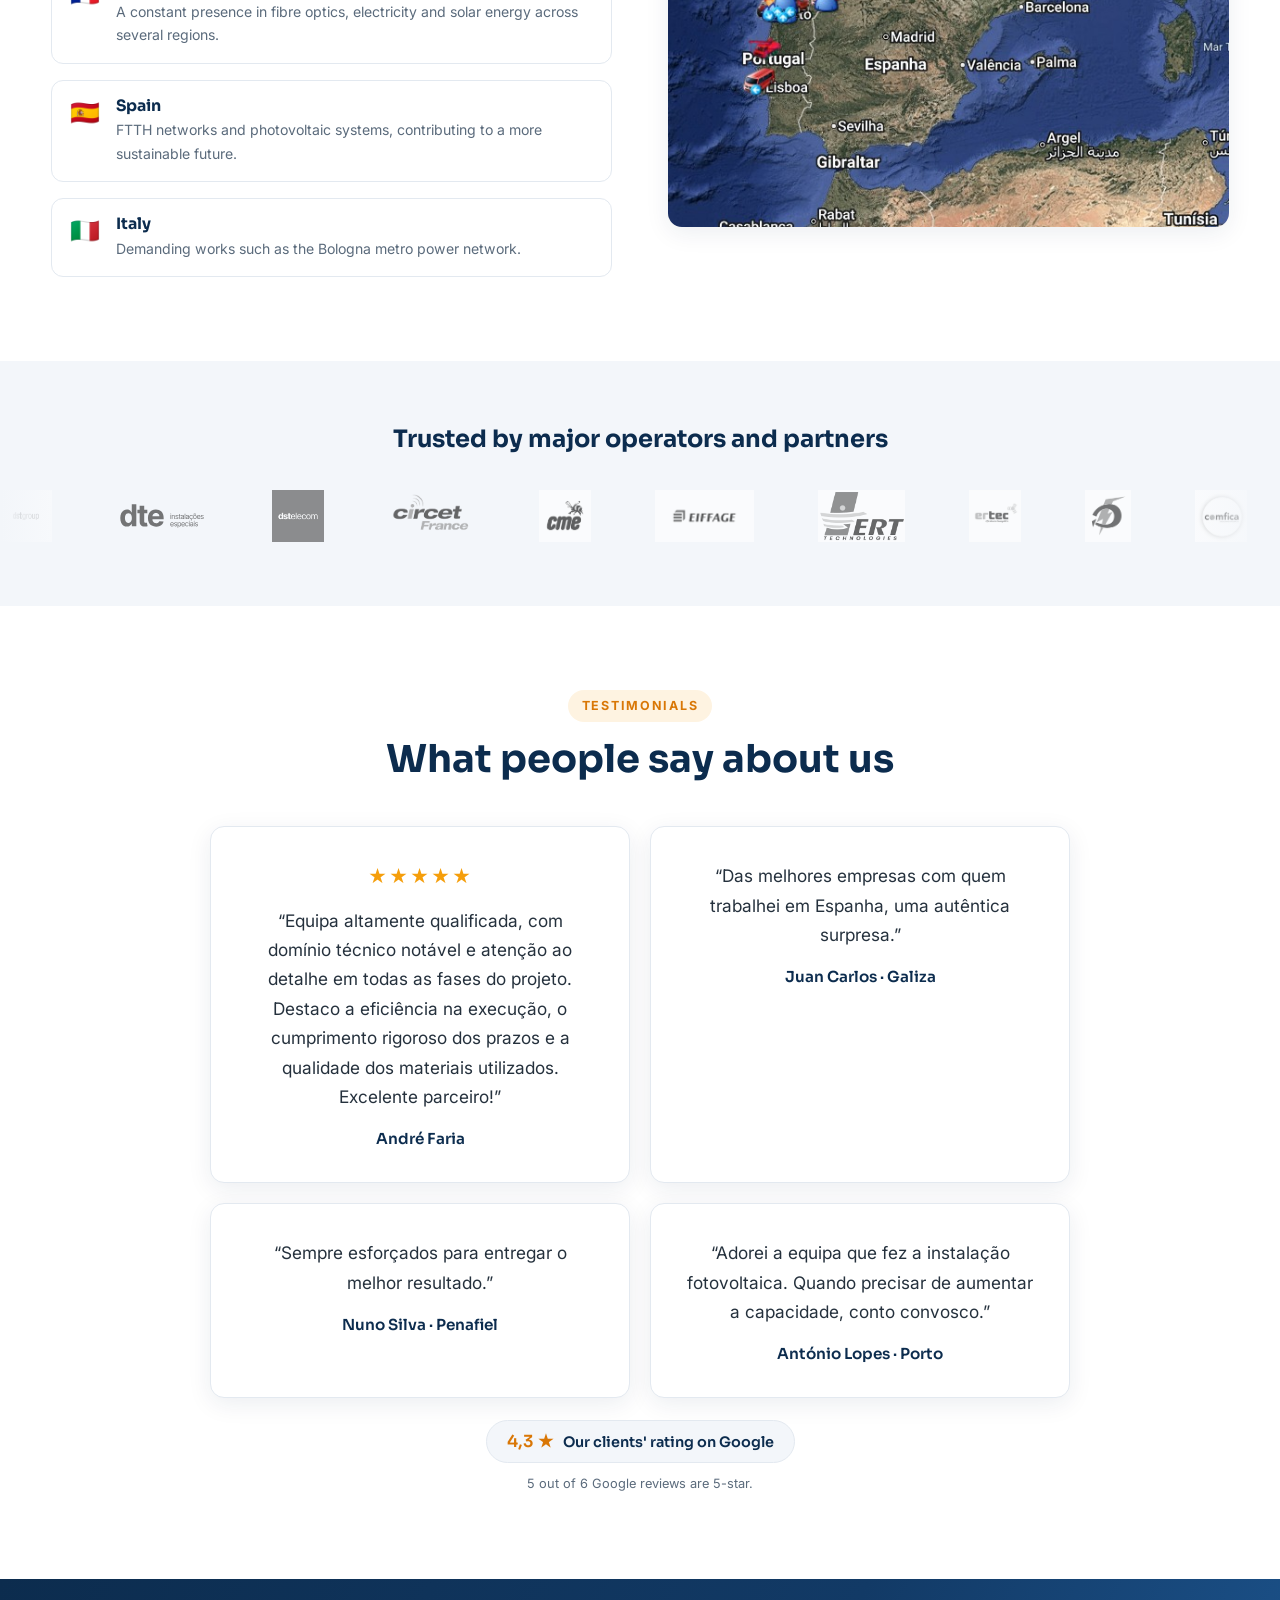
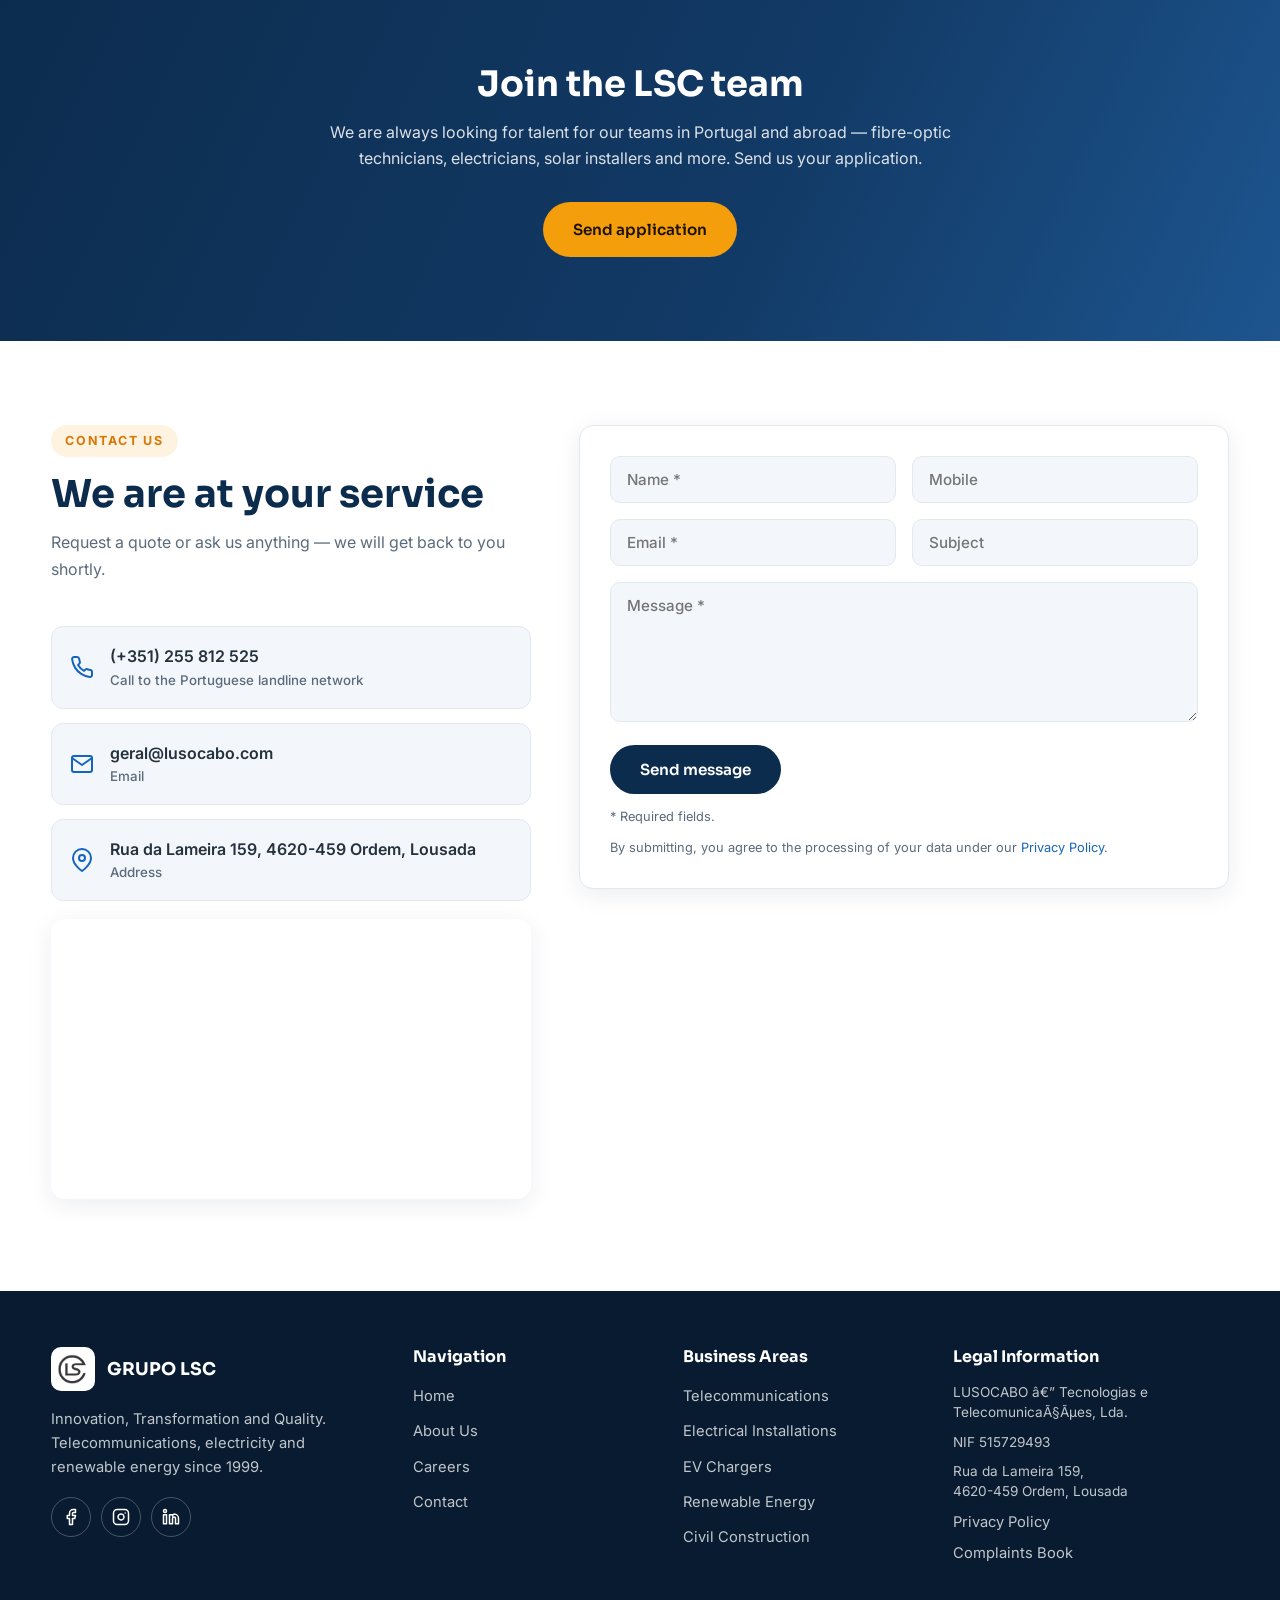
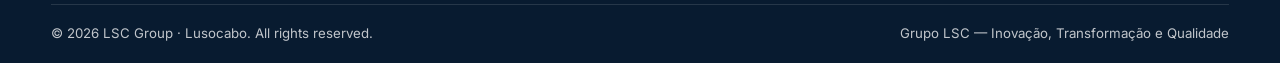
==== commit ca1b67d3: "Testemunhos: adicionar 3 frases de clientes (Galiza, Penafiel, Porto) Co-Authored-By: Claude Fable 5" ====
--- a/index.html
+++ b/index.html
@@ -331,6 +331,18 @@
           <blockquote>“Equipa altamente qualificada, com domínio técnico notável e atenção ao detalhe em todas as fases do projeto. Destaco a eficiência na execução, o cumprimento rigoroso dos prazos e a qualidade dos materiais utilizados. Excelente parceiro!”</blockquote>
           <div class="who">André Faria</div>
         </div>
+        <div class="testimonial-card">
+          <blockquote>“Das melhores empresas com quem trabalhei em Espanha, uma autêntica surpresa.”</blockquote>
+          <div class="who">Juan Carlos · Galiza</div>
+        </div>
+        <div class="testimonial-card">
+          <blockquote>“Sempre esforçados para entregar o melhor resultado.”</blockquote>
+          <div class="who">Nuno Silva · Penafiel</div>
+        </div>
+        <div class="testimonial-card">
+          <blockquote>“Adorei a equipa que fez a instalação fotovoltaica. Quando precisar de aumentar a capacidade, conto convosco.”</blockquote>
+          <div class="who">António Lopes · Porto</div>
+        </div>
       </div>
       <div style="text-align:center;">
         <span class="g-badge reveal">
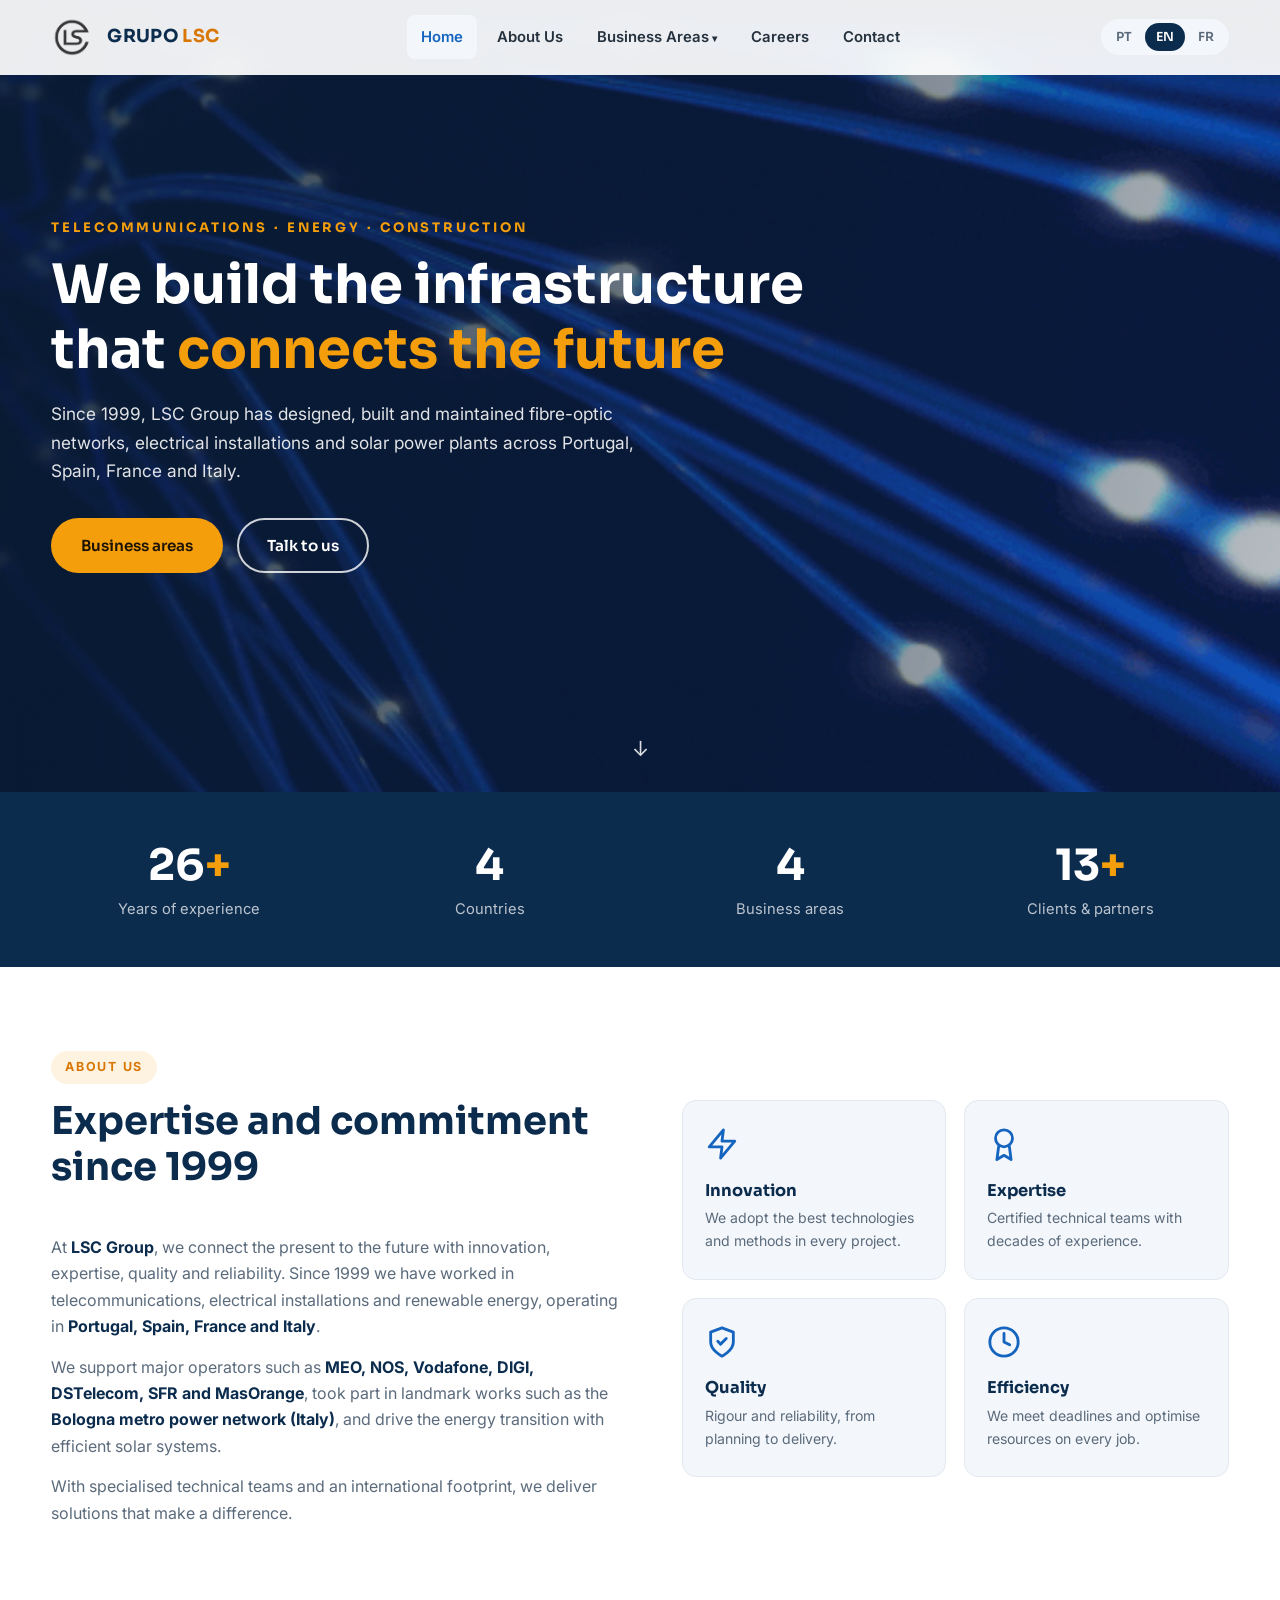
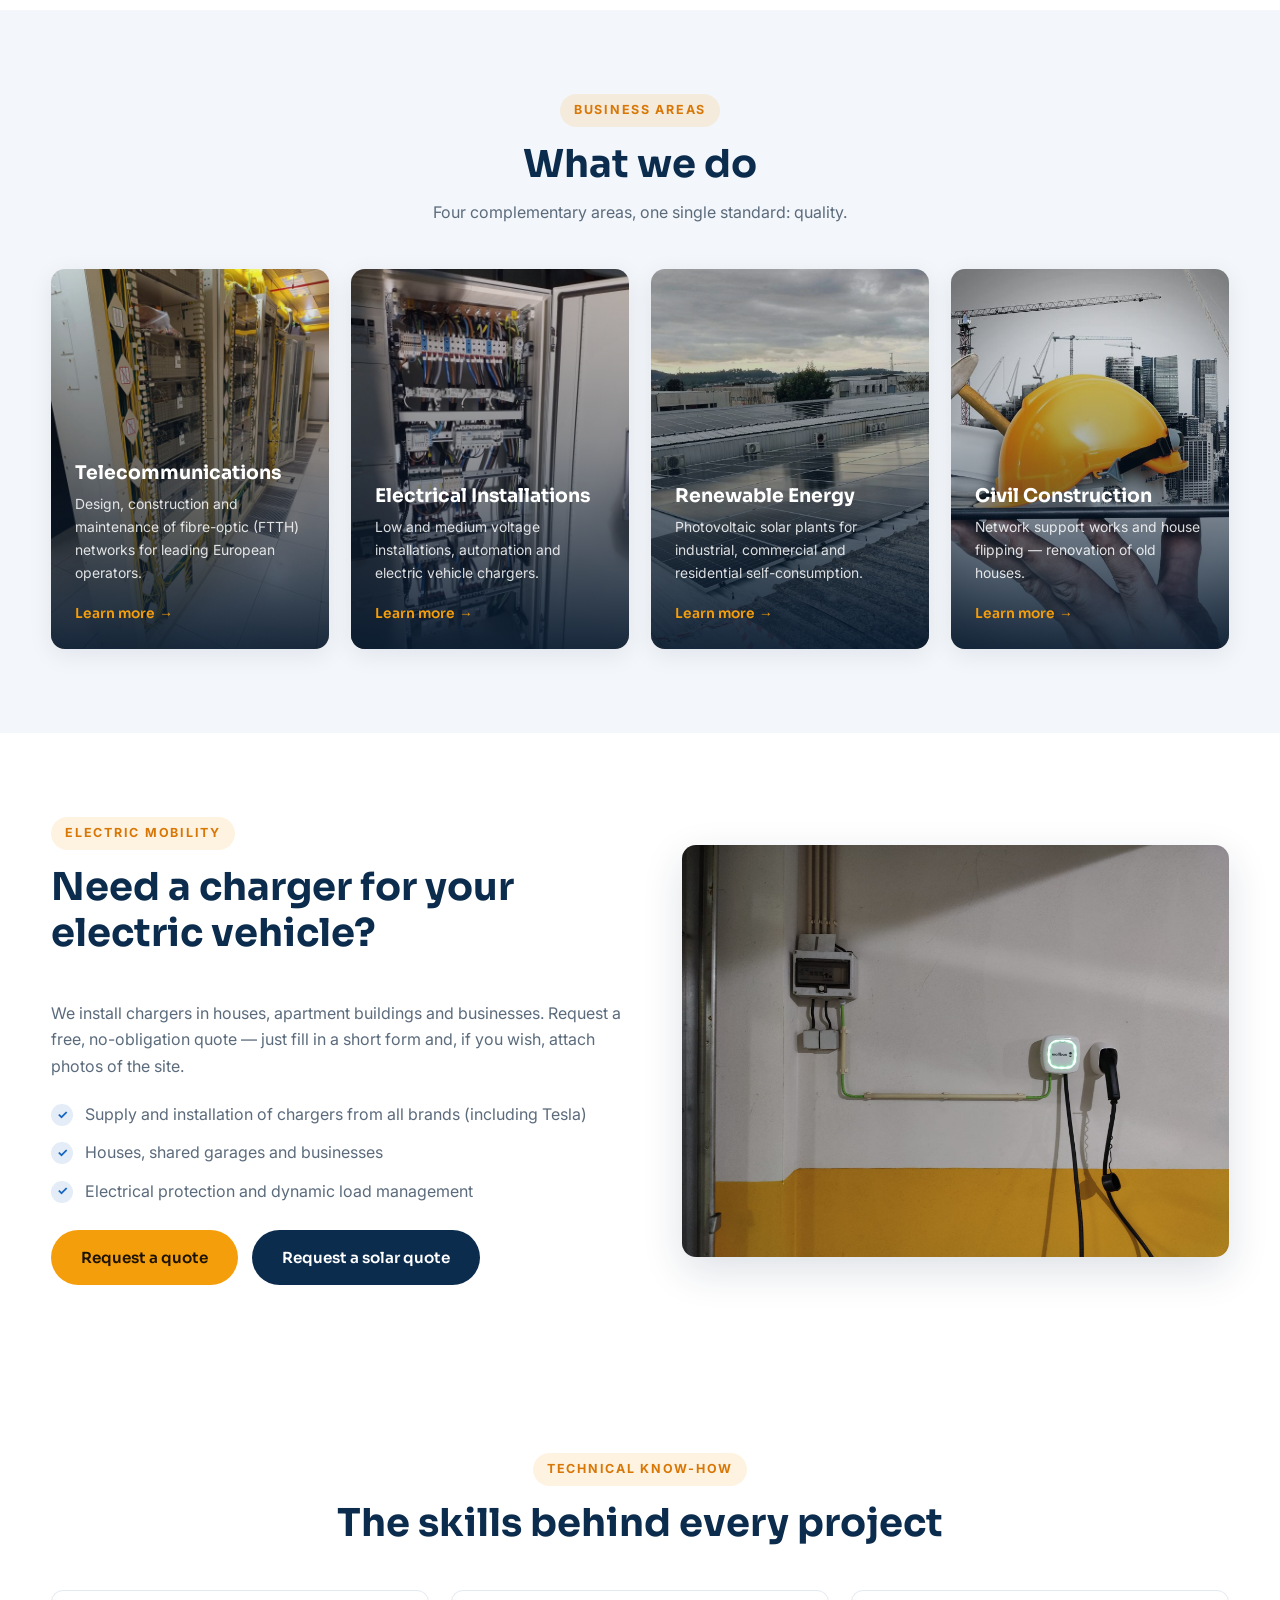
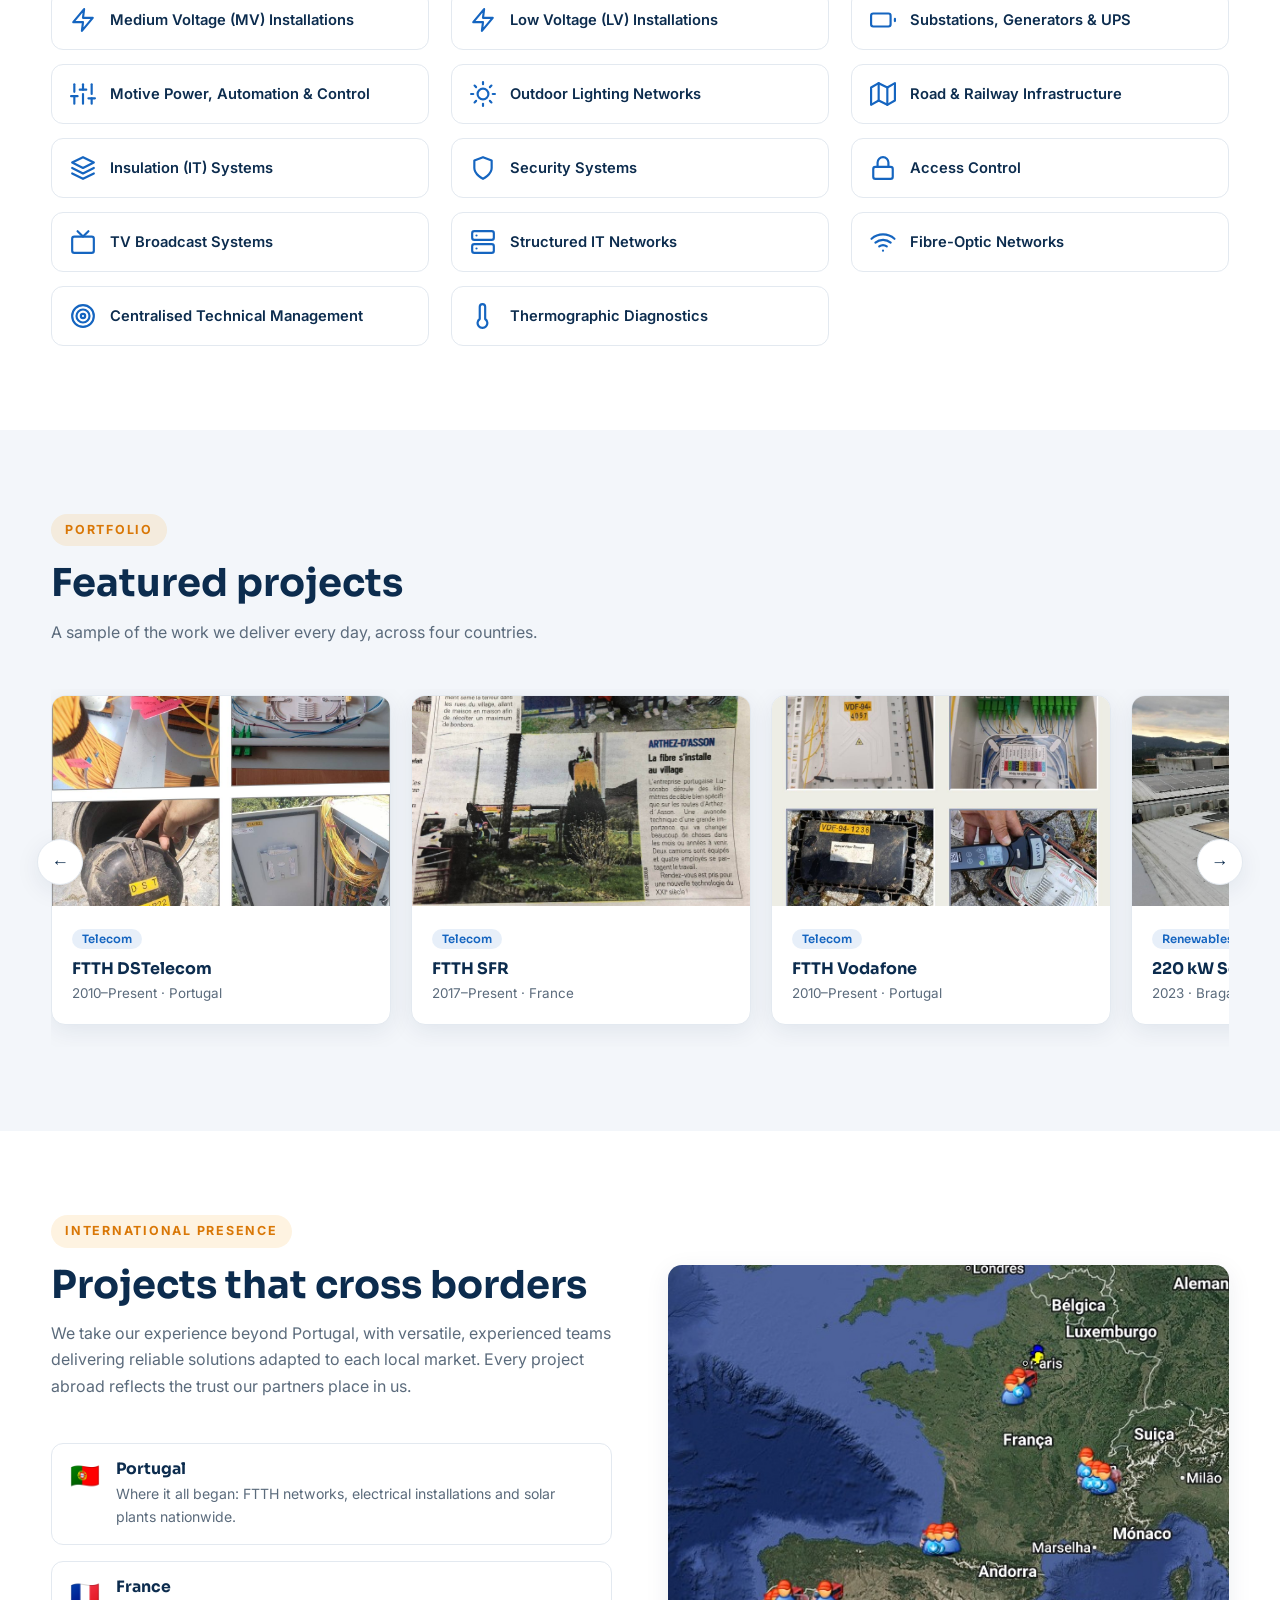
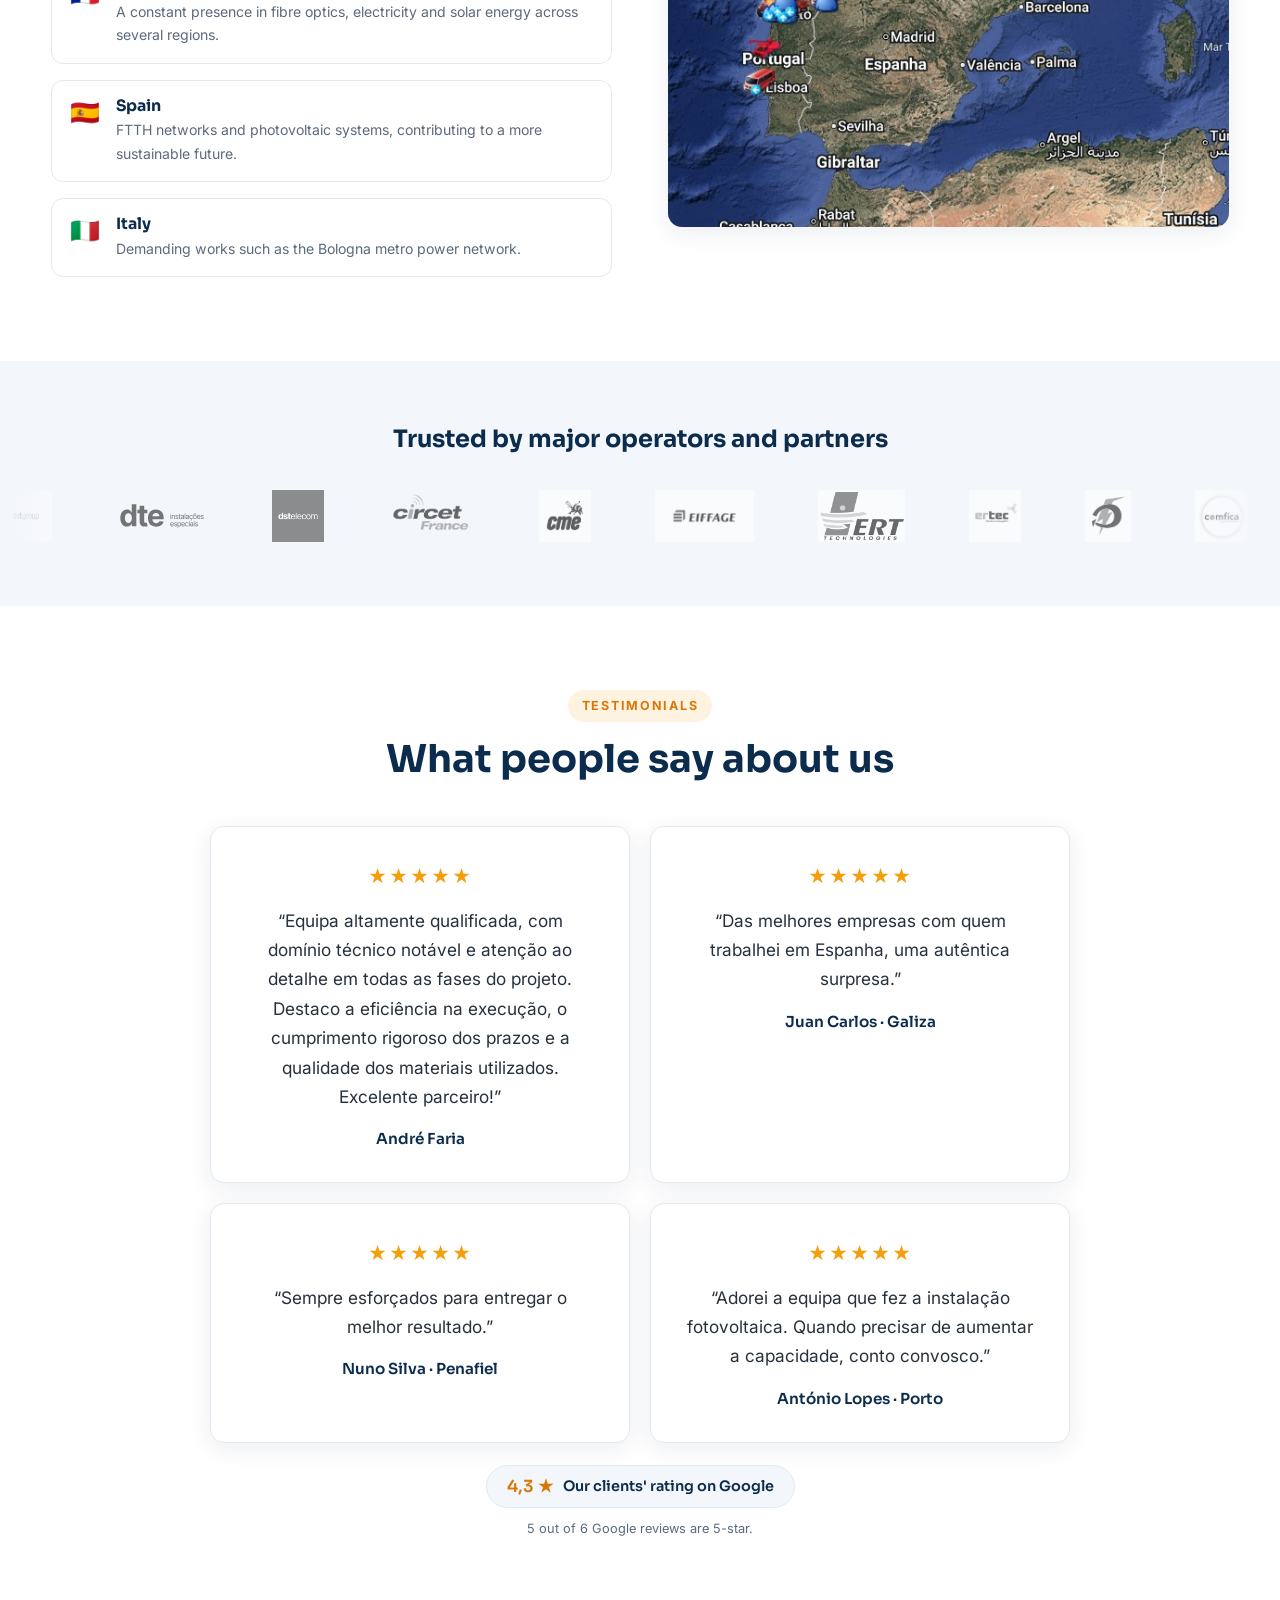
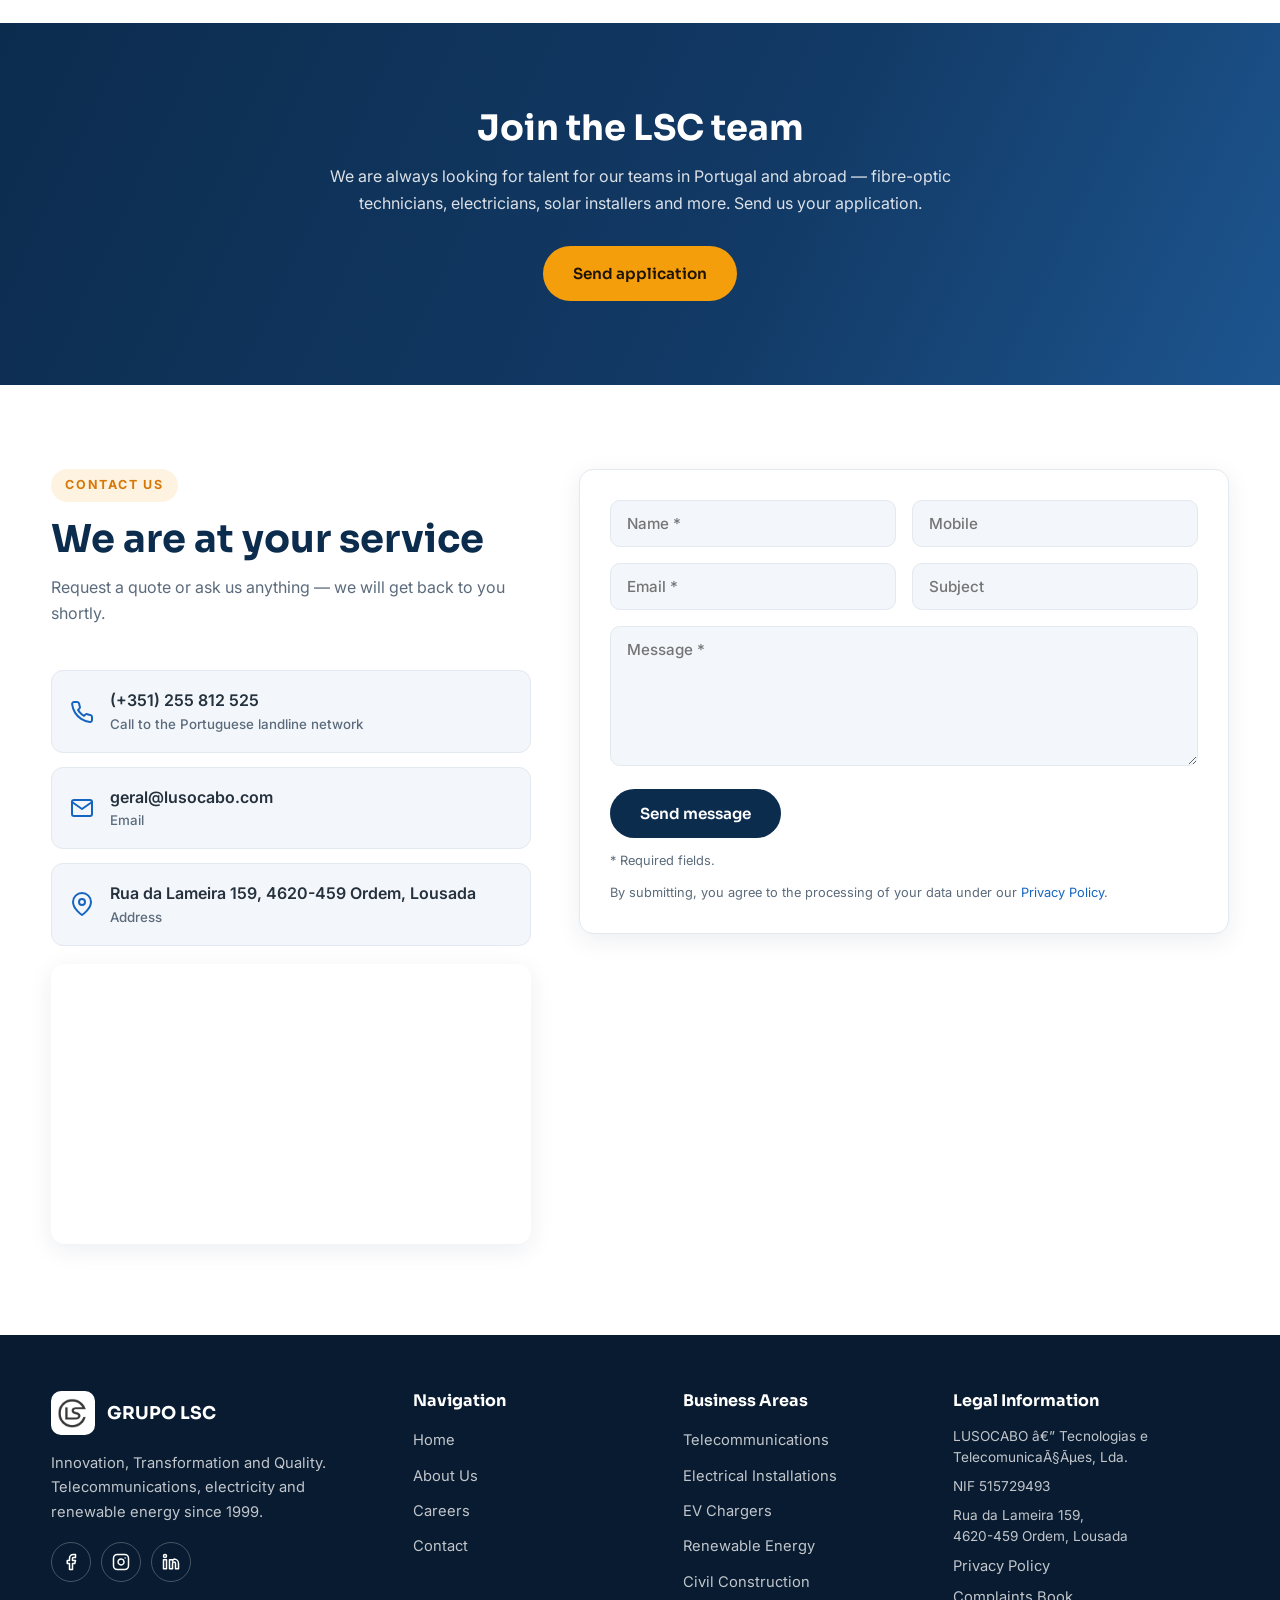
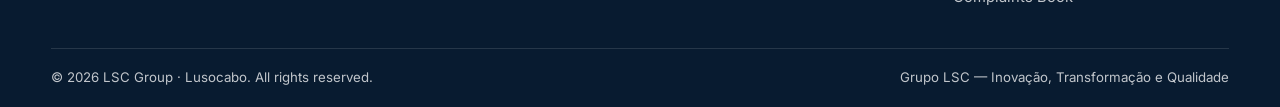
==== commit ad5b5e1e: "Testemunhos: 5 estrelas em todos os cartoes Co-Authored-By: Claude Fable 5 <noreply@anthropic.com>" ====
--- a/index.html
+++ b/index.html
@@ -332,14 +332,17 @@
           <div class="who">André Faria</div>
         </div>
         <div class="testimonial-card">
+          <div class="stars" aria-label="5 estrelas">★★★★★</div>
           <blockquote>“Das melhores empresas com quem trabalhei em Espanha, uma autêntica surpresa.”</blockquote>
           <div class="who">Juan Carlos · Galiza</div>
         </div>
         <div class="testimonial-card">
+          <div class="stars" aria-label="5 estrelas">★★★★★</div>
           <blockquote>“Sempre esforçados para entregar o melhor resultado.”</blockquote>
           <div class="who">Nuno Silva · Penafiel</div>
         </div>
         <div class="testimonial-card">
+          <div class="stars" aria-label="5 estrelas">★★★★★</div>
           <blockquote>“Adorei a equipa que fez a instalação fotovoltaica. Quando precisar de aumentar a capacidade, conto convosco.”</blockquote>
           <div class="who">António Lopes · Porto</div>
         </div>
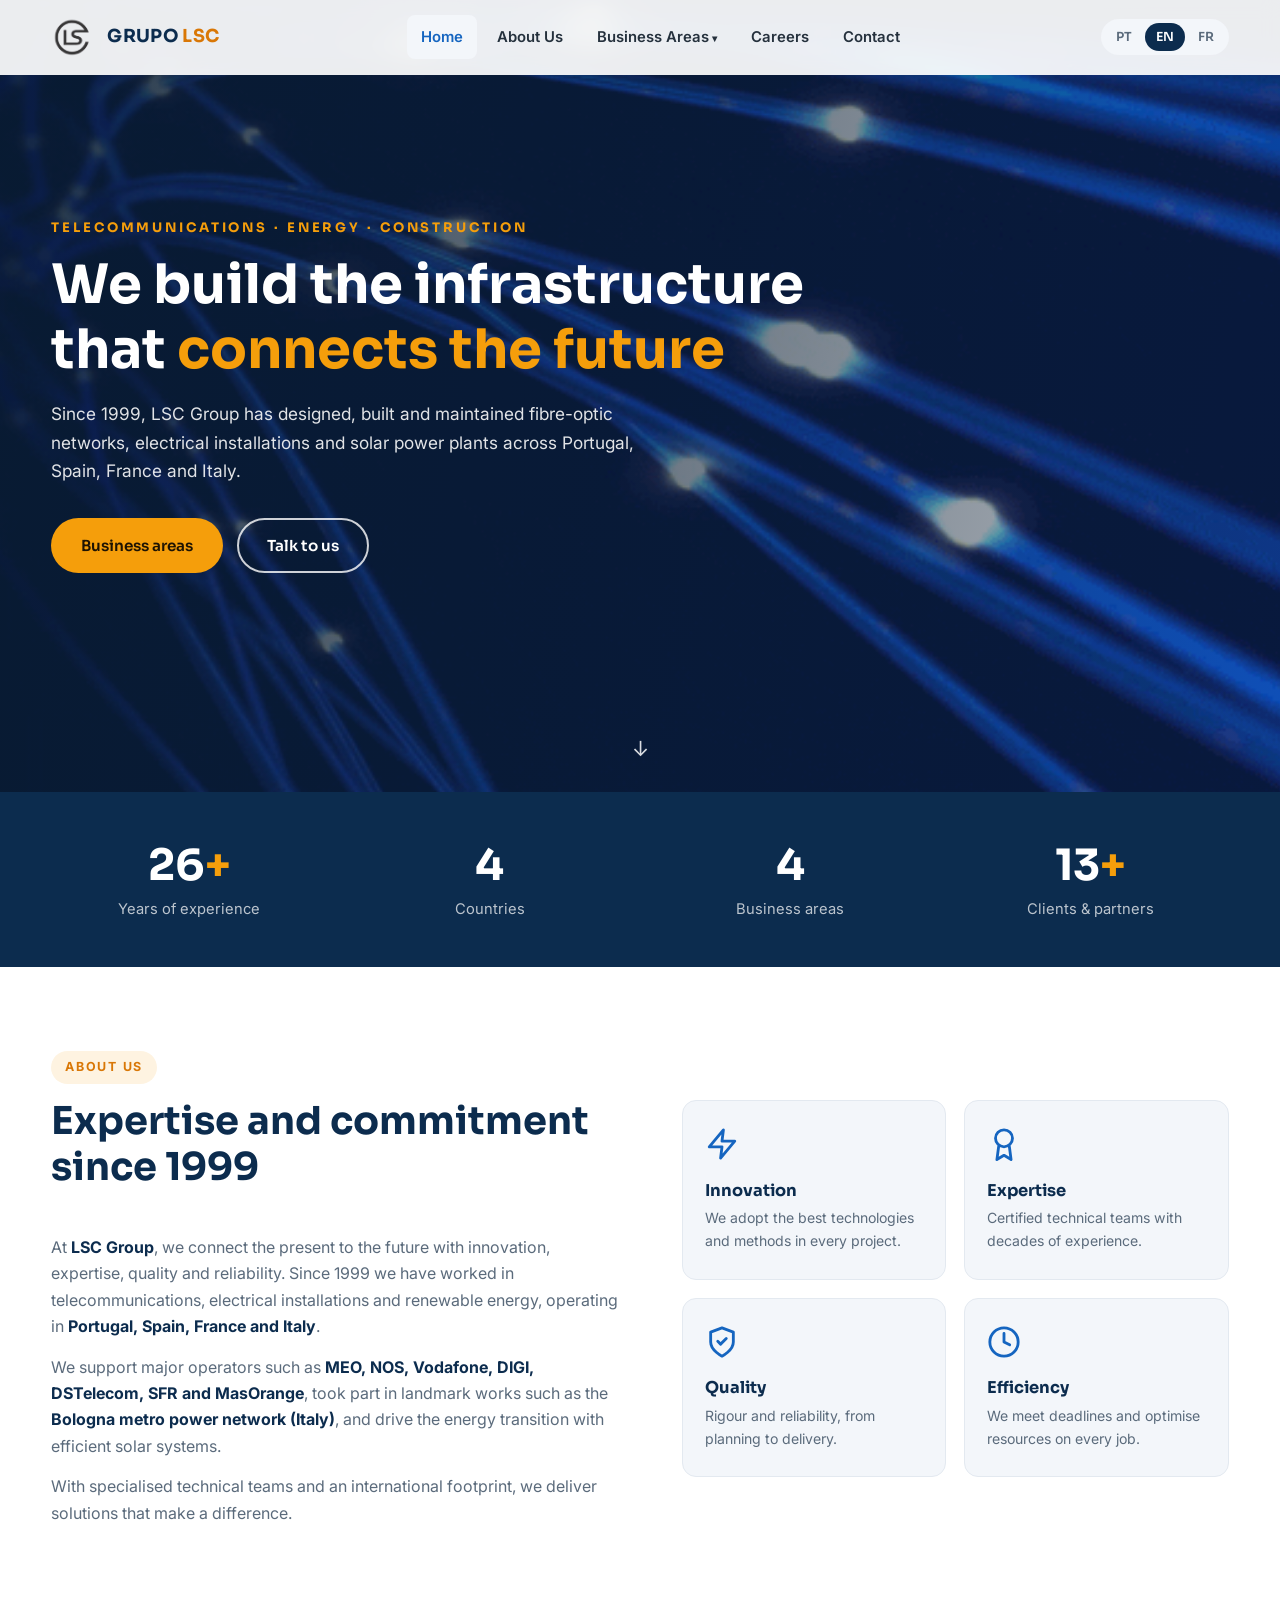
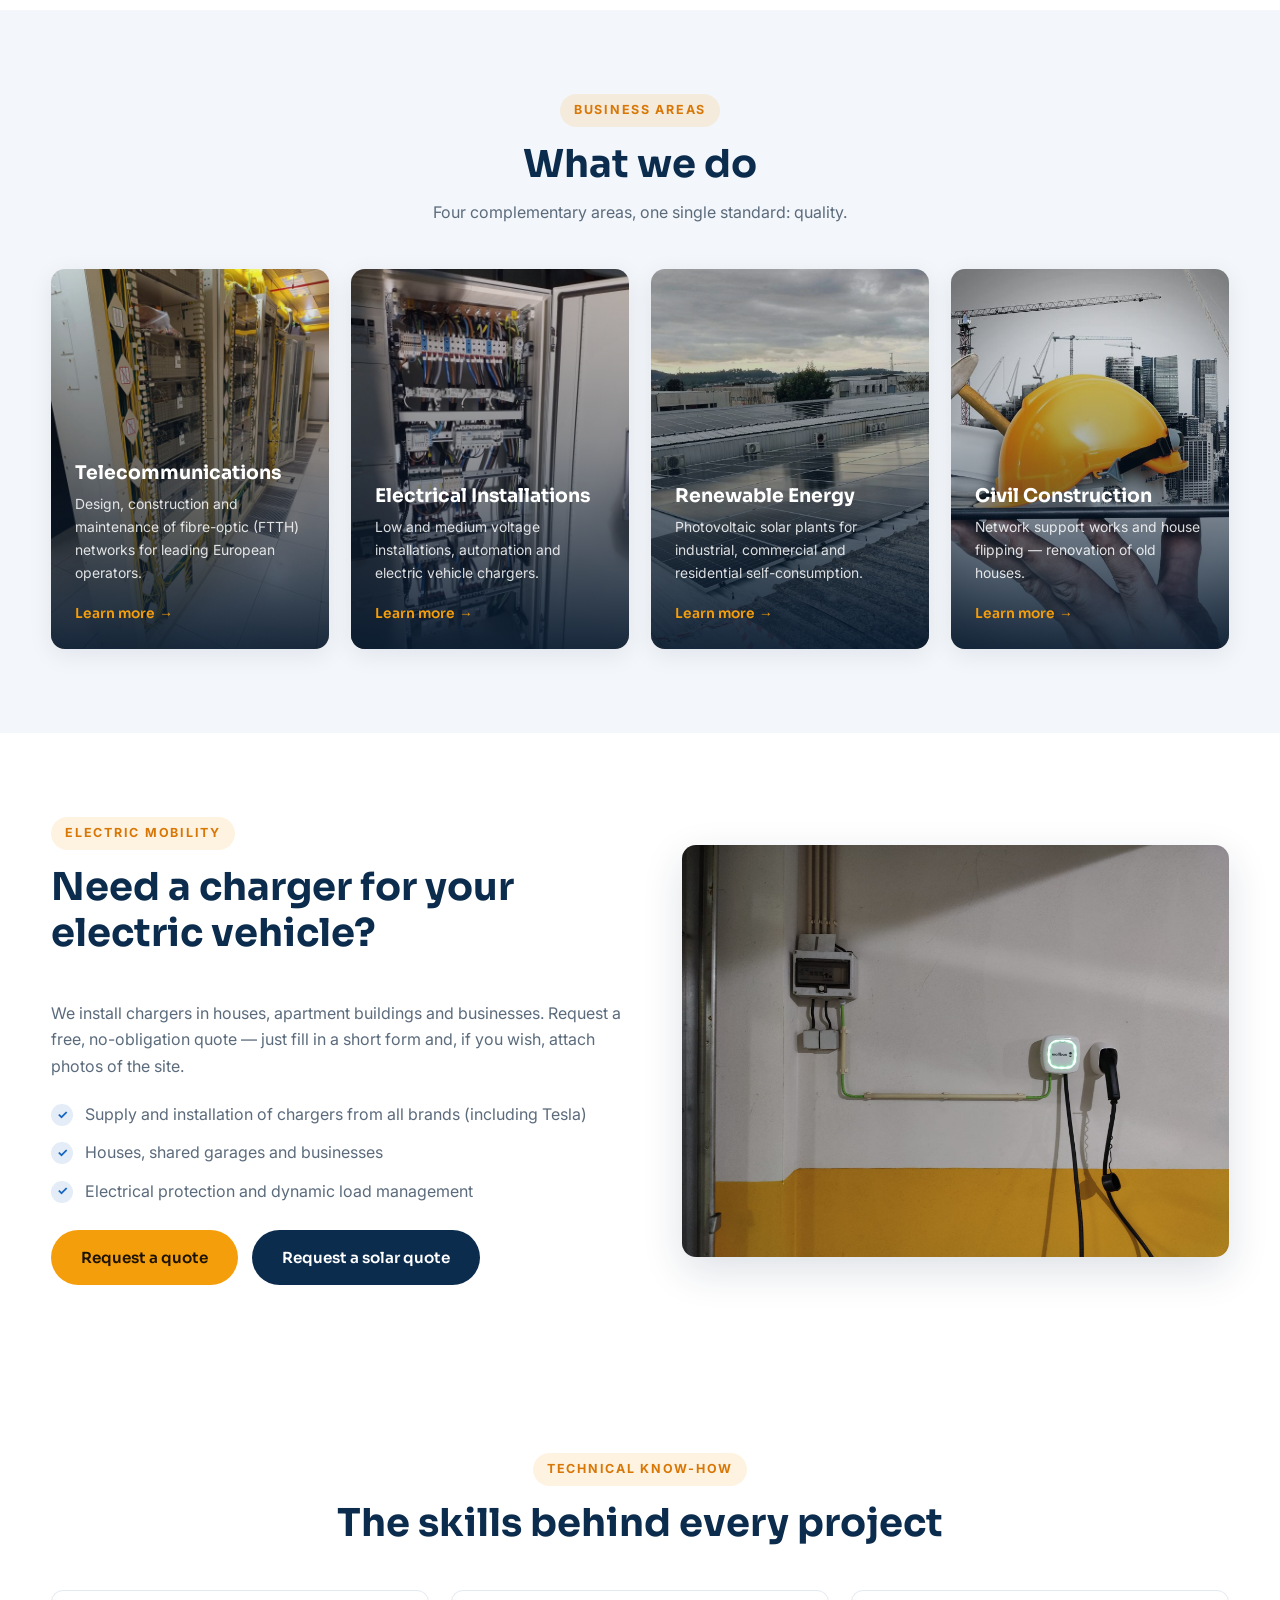
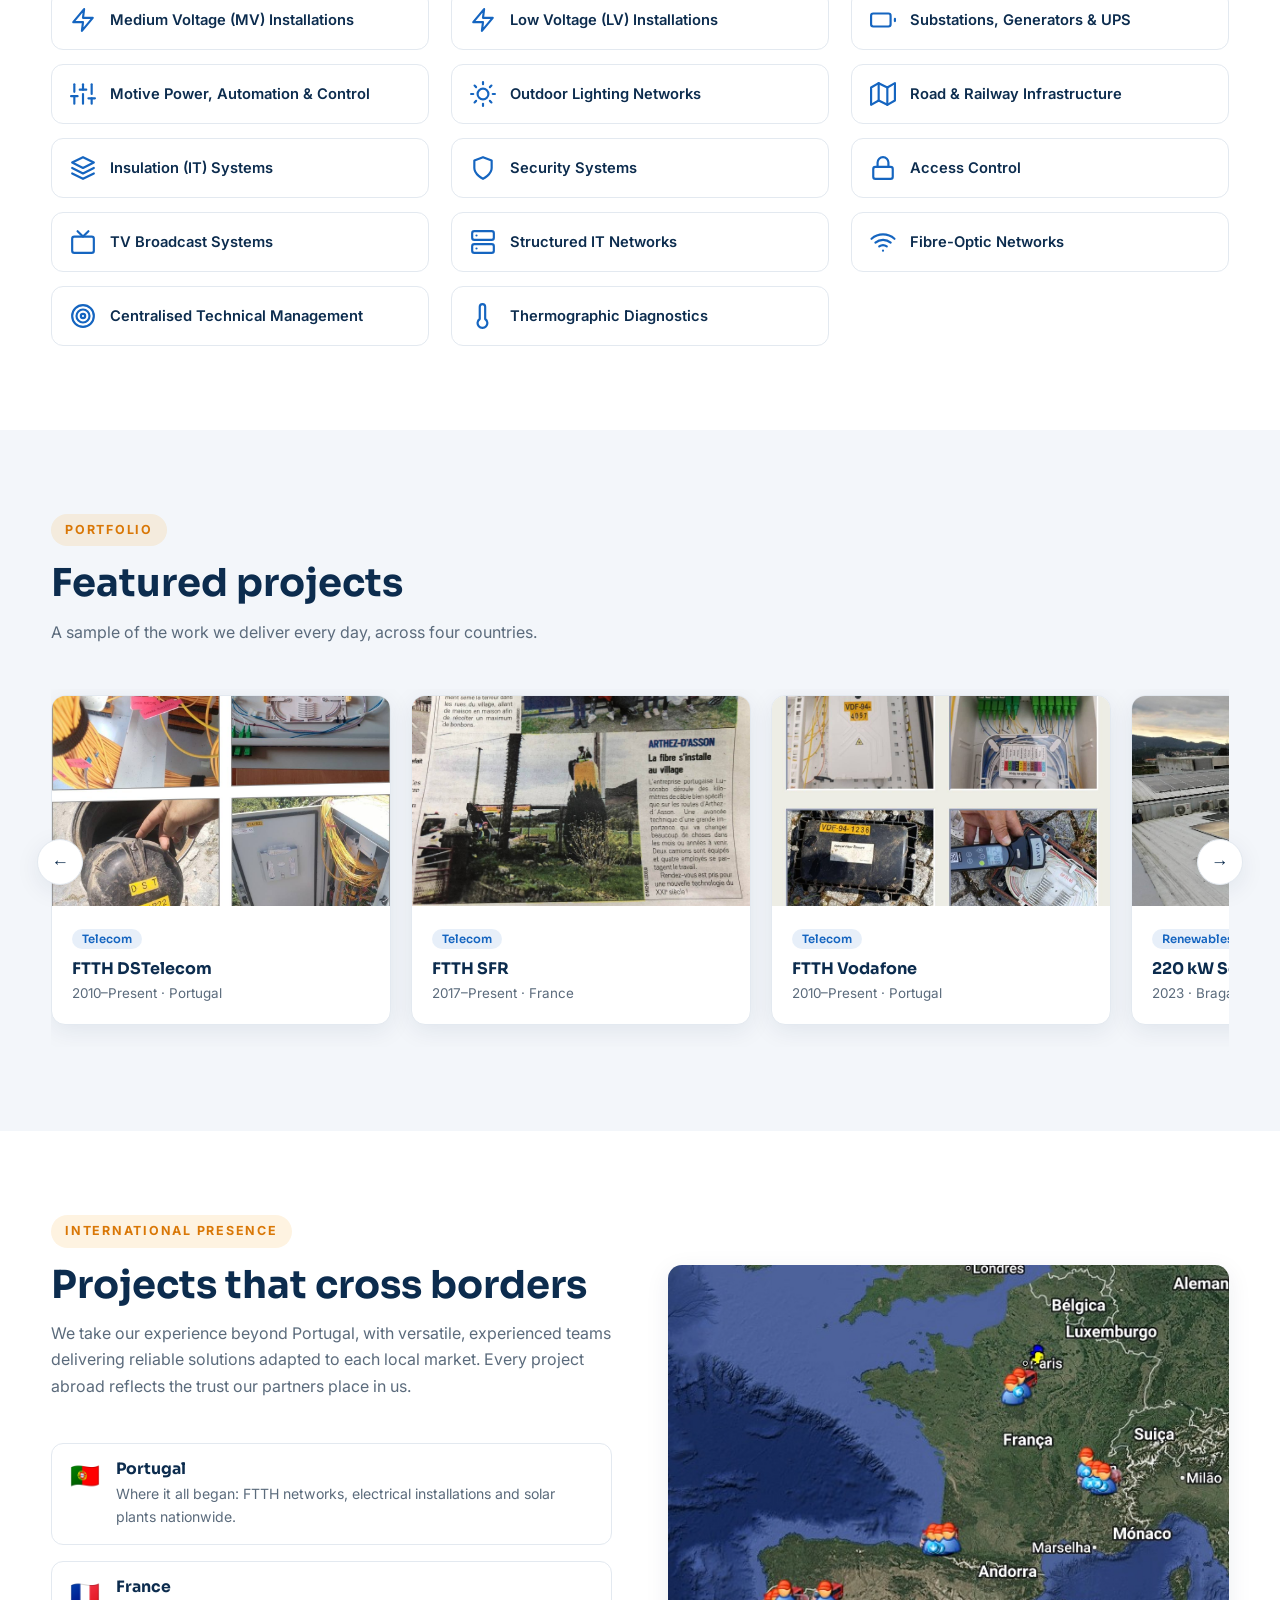
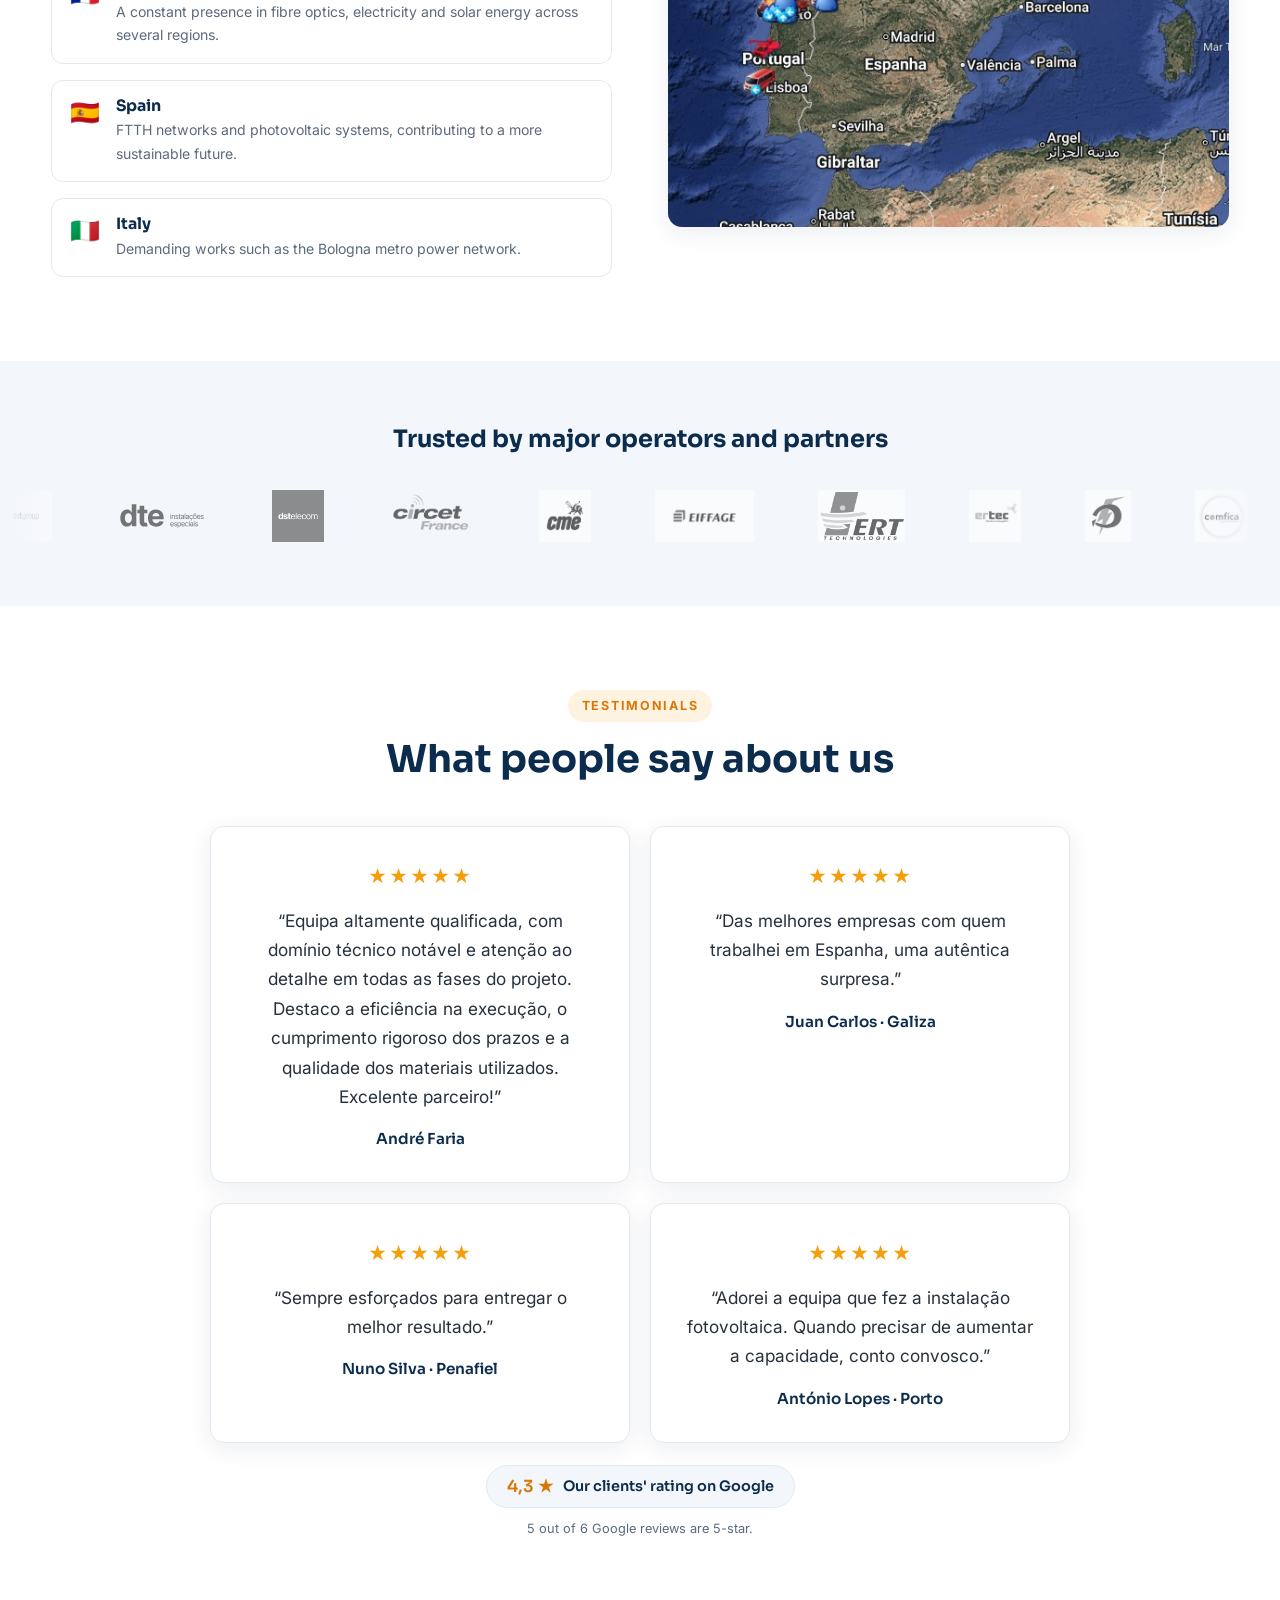
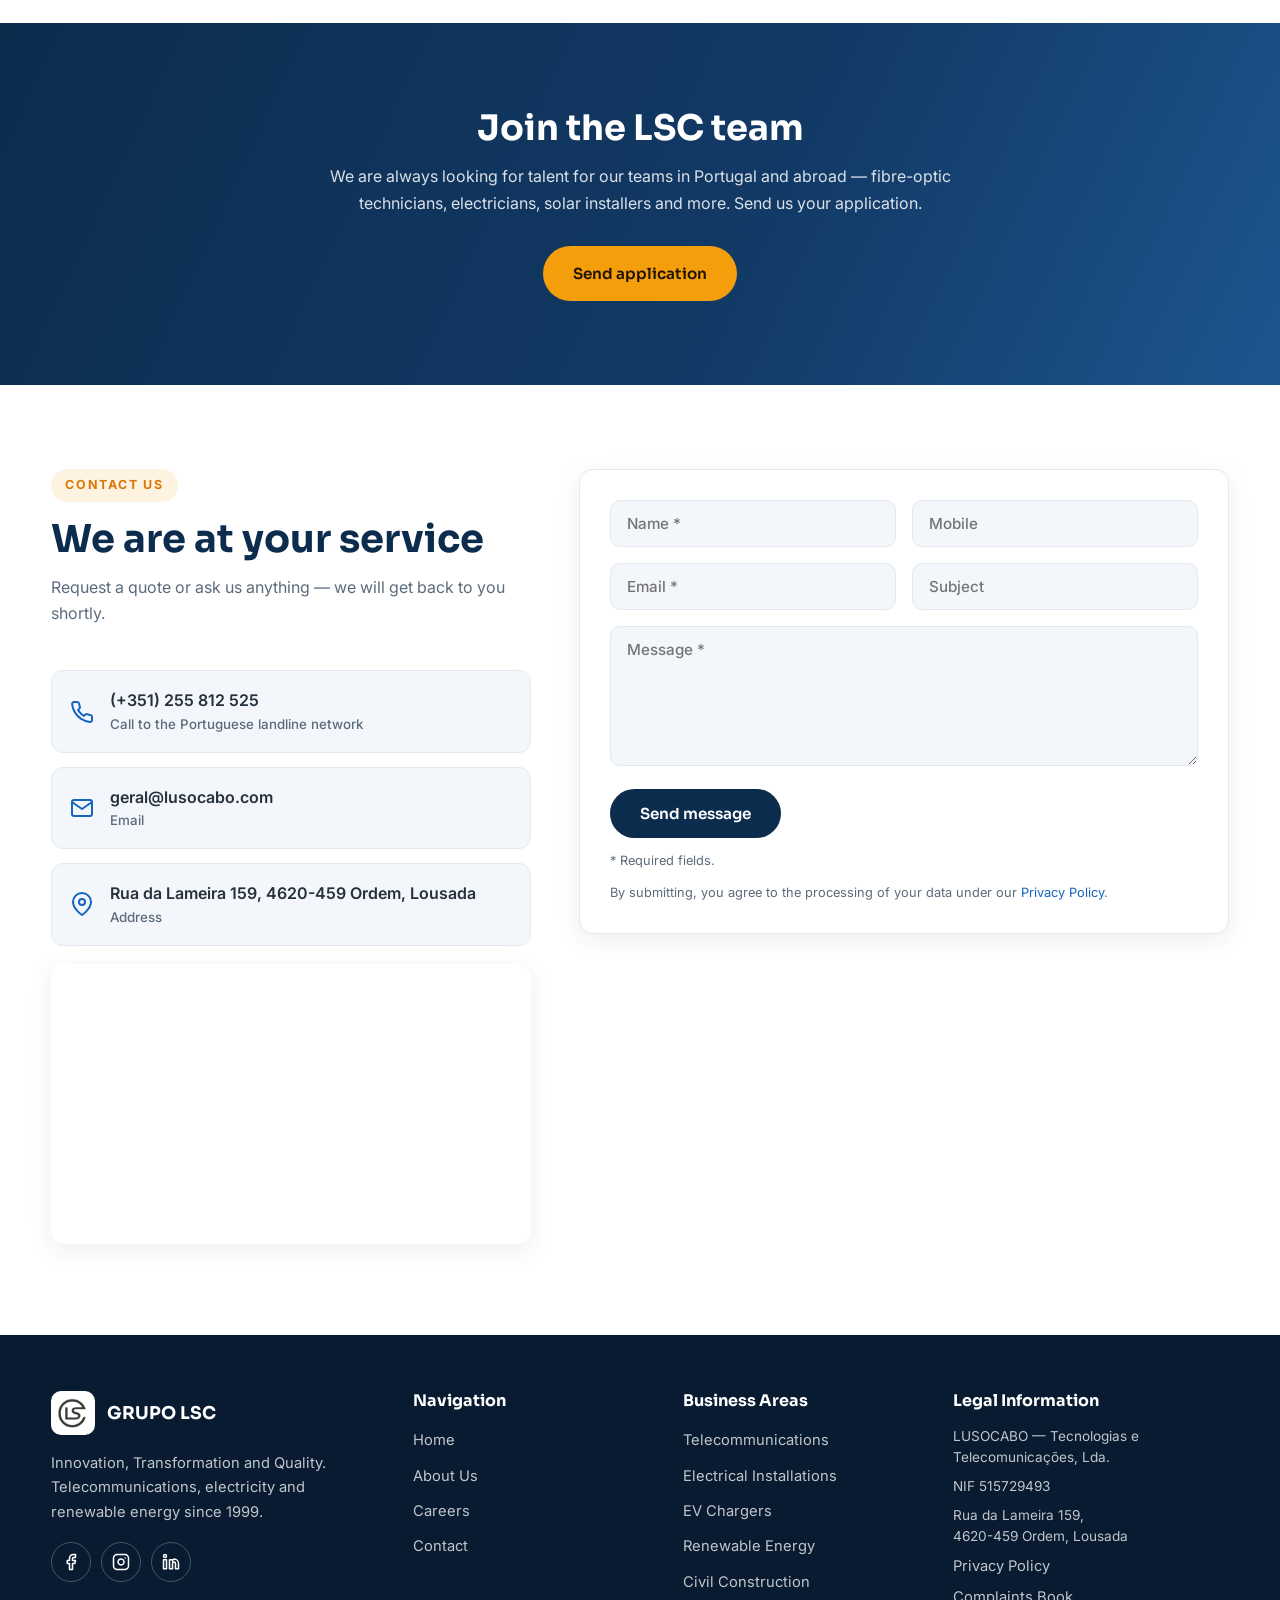
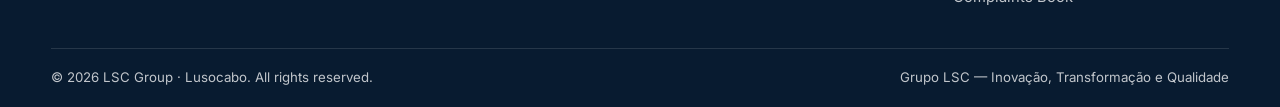
==== commit fdf8d02c: "Corrigir codificacao UTF-8 no rodape legal e nas meta tags OG 40 linhas com texto duplamente codific" ====
--- a/index.html
+++ b/index.html
@@ -8,8 +8,8 @@
   <link rel="canonical" href="https://lusocabo.com/">
   <meta property="og:type" content="website">
   <meta property="og:site_name" content="Grupo LSC">
-  <meta property="og:title" content="Grupo LSC â€” TelecomunicaÃ§Ãµes, Eletricidade e Energias RenovÃ¡veis">
-  <meta property="og:description" content="Grupo LSC â€” TelecomunicaÃ§Ãµes (FTTH), Eletricidade Geral, Energias RenovÃ¡veis e ConstruÃ§Ã£o Civil. Portugal, Espanha, FranÃ§a e ItÃ¡lia, desde 1999.">
+  <meta property="og:title" content="Grupo LSC — Telecomunicações, Eletricidade e Energias Renováveis">
+  <meta property="og:description" content="Grupo LSC — Telecomunicações (FTTH), Eletricidade Geral, Energias Renováveis e Construção Civil. Portugal, Espanha, França e Itália, desde 1999.">
   <meta property="og:url" content="https://lusocabo.com/">
   <meta property="og:image" content="https://lusocabo.com/assets/images/PV_LISBOA.jpg">
   <meta name="twitter:card" content="summary_large_image">  <link rel="icon" type="image/png" href="assets/images/LOGO-sem_bg.png">
@@ -460,13 +460,13 @@
           </ul>
         </div>
         <div>
-          <h4 data-i18n="footer.legal">InformaÃ§Ã£o Legal</h4>
+          <h4 data-i18n="footer.legal">Informação Legal</h4>
           <ul class="footer-legal">
-            <li>LUSOCABO â€” Tecnologias e TelecomunicaÃ§Ãµes, Lda.</li>
+            <li>LUSOCABO — Tecnologias e Telecomunicações, Lda.</li>
             <li>NIF 515729493</li>
             <li>Rua da Lameira 159,<br>4620-459 Ordem, Lousada</li>
-            <li><a href="privacidade.html" data-i18n="footer.privacy">PolÃ­tica de Privacidade</a></li>
-            <li><a href="https://www.livroreclamacoes.pt/Inicio/" target="_blank" rel="noopener" data-i18n="footer.complaints">Livro de ReclamaÃ§Ãµes</a></li>
+            <li><a href="privacidade.html" data-i18n="footer.privacy">Política de Privacidade</a></li>
+            <li><a href="https://www.livroreclamacoes.pt/Inicio/" target="_blank" rel="noopener" data-i18n="footer.complaints">Livro de Reclamações</a></li>
           </ul>
         </div>      </div>
       <div class="footer-bottom">
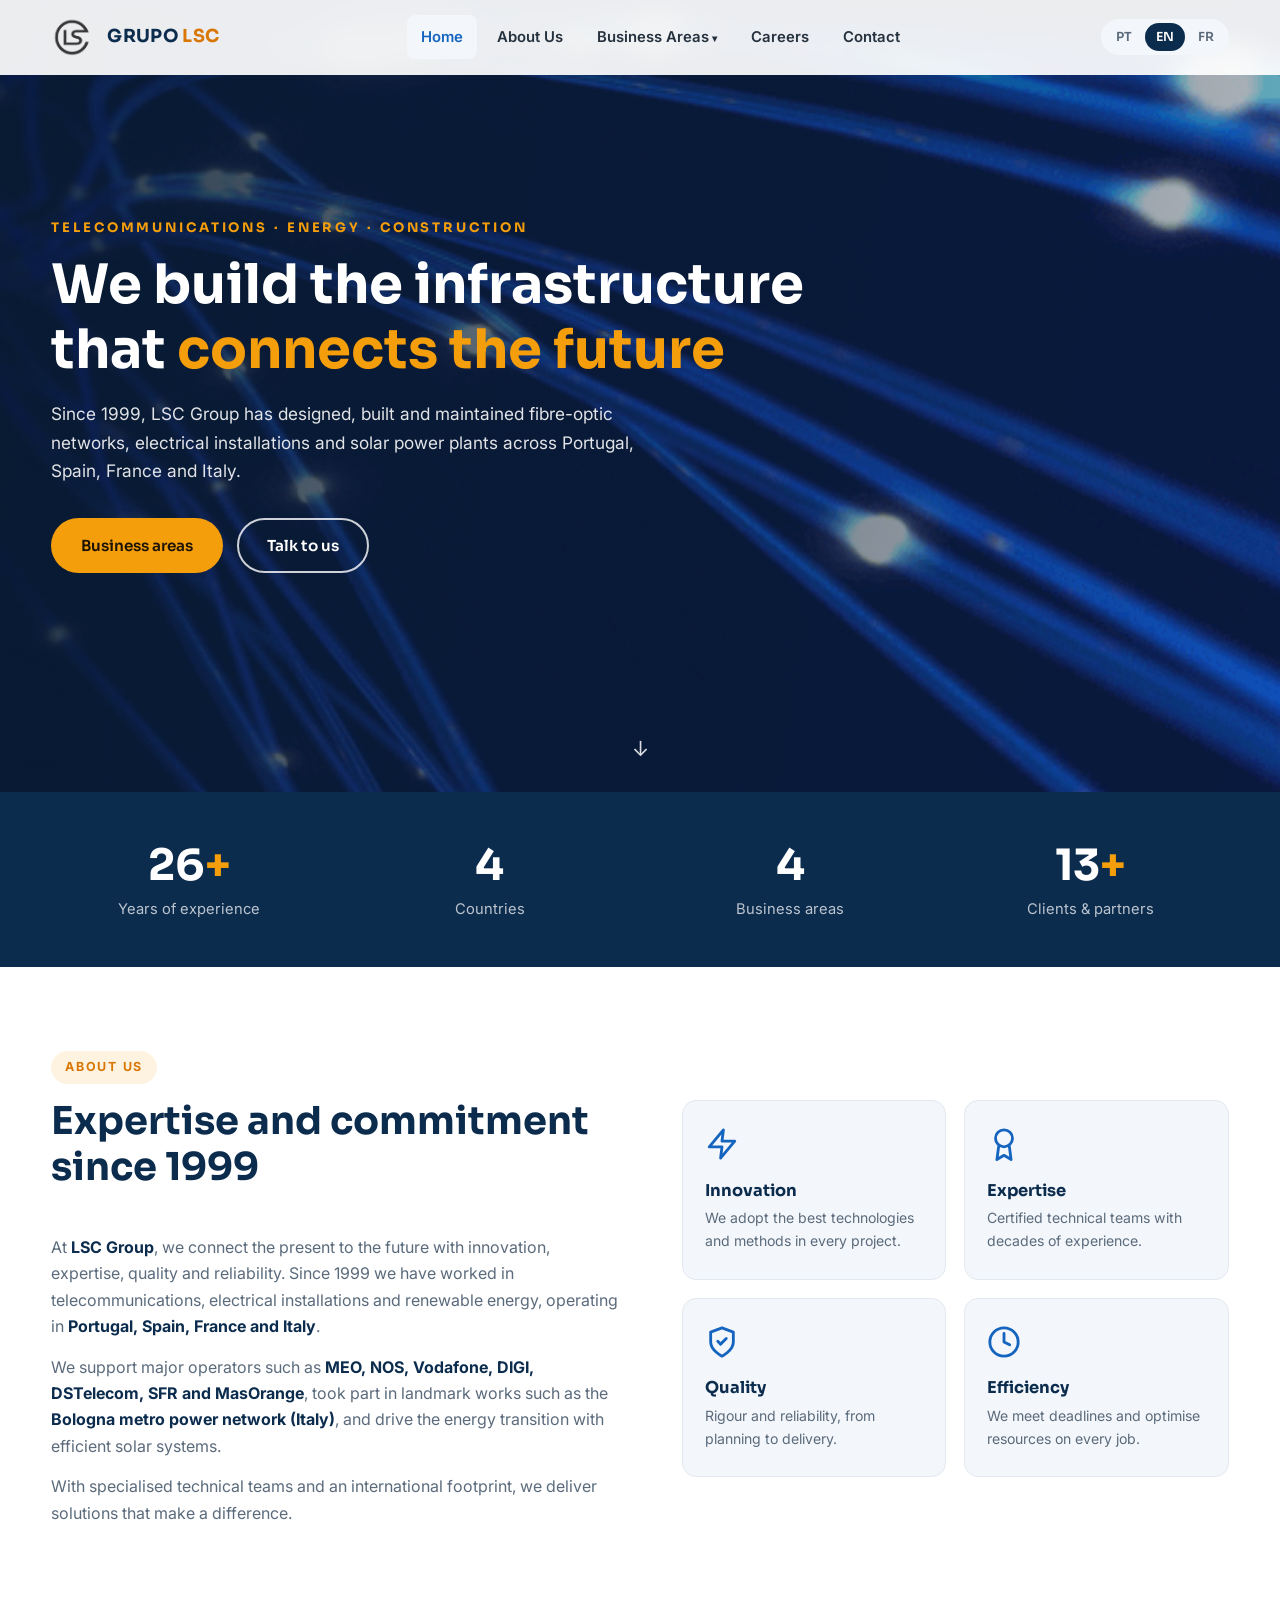
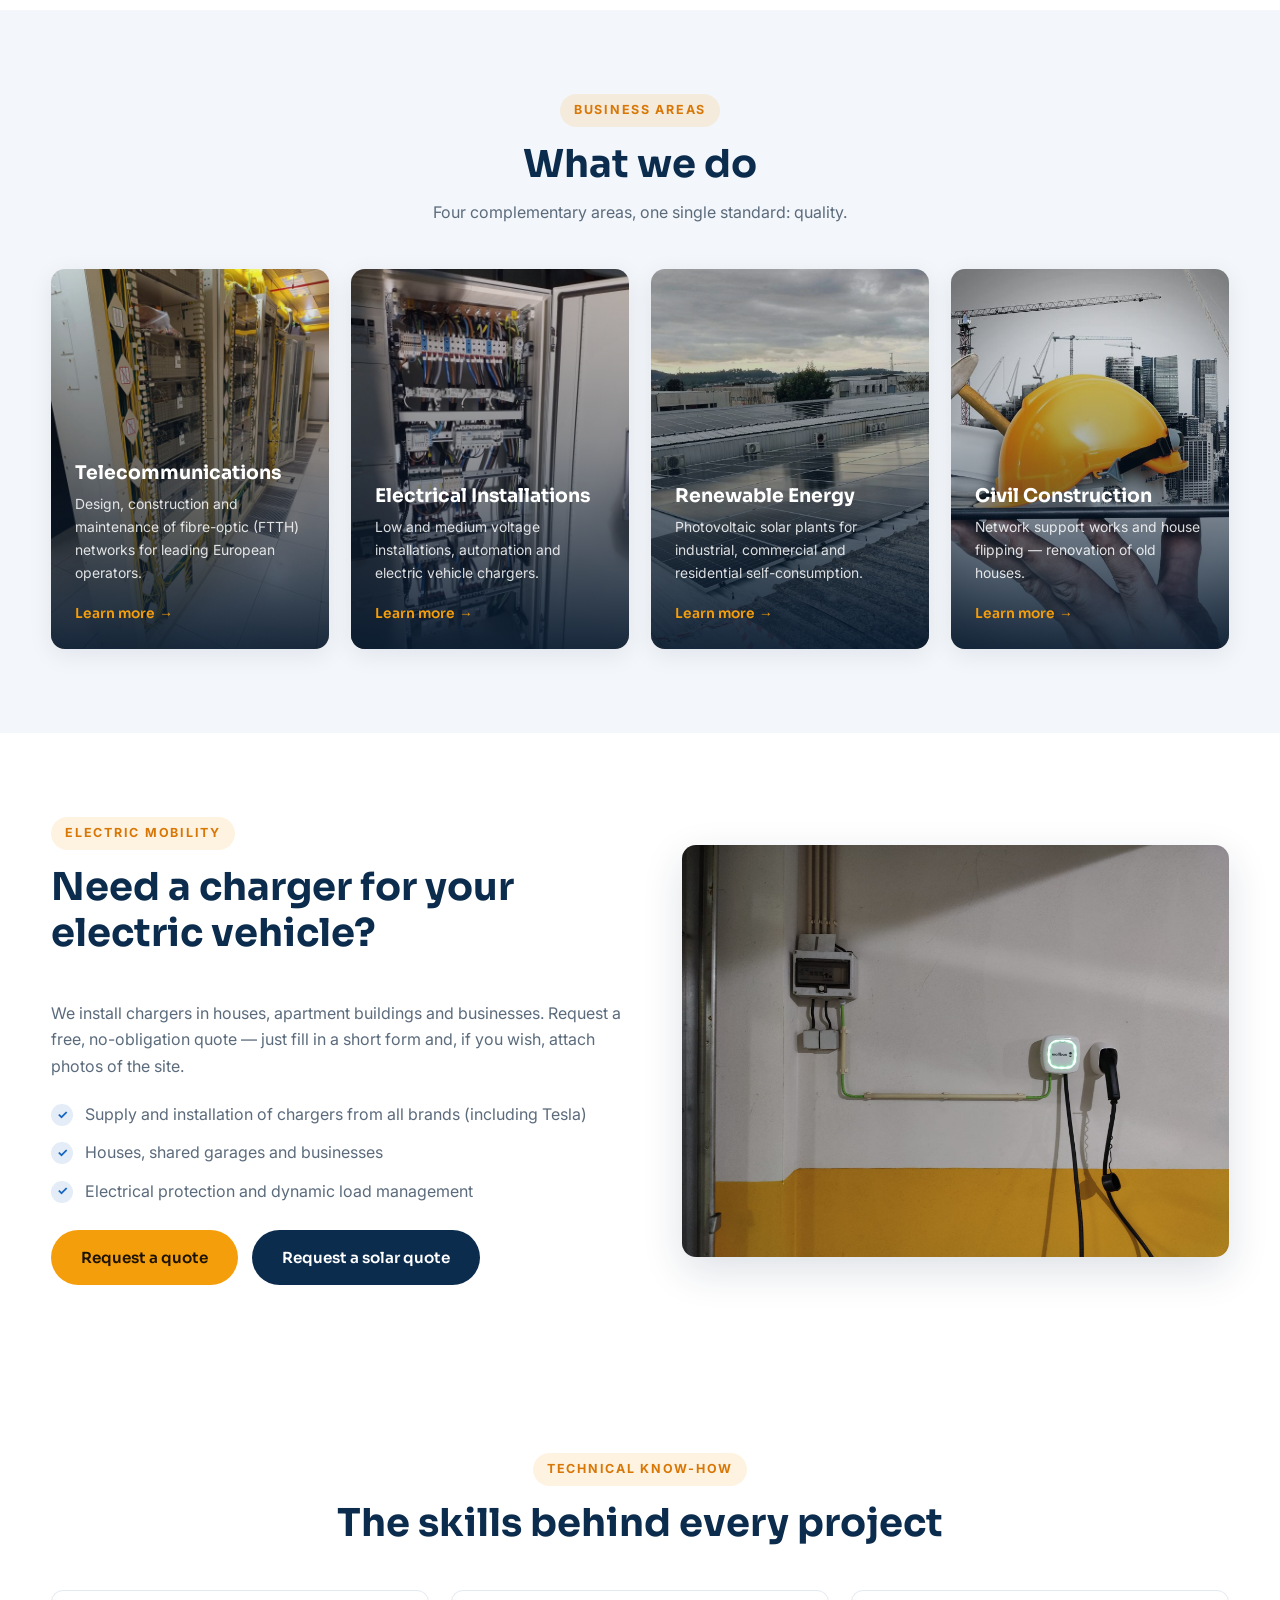
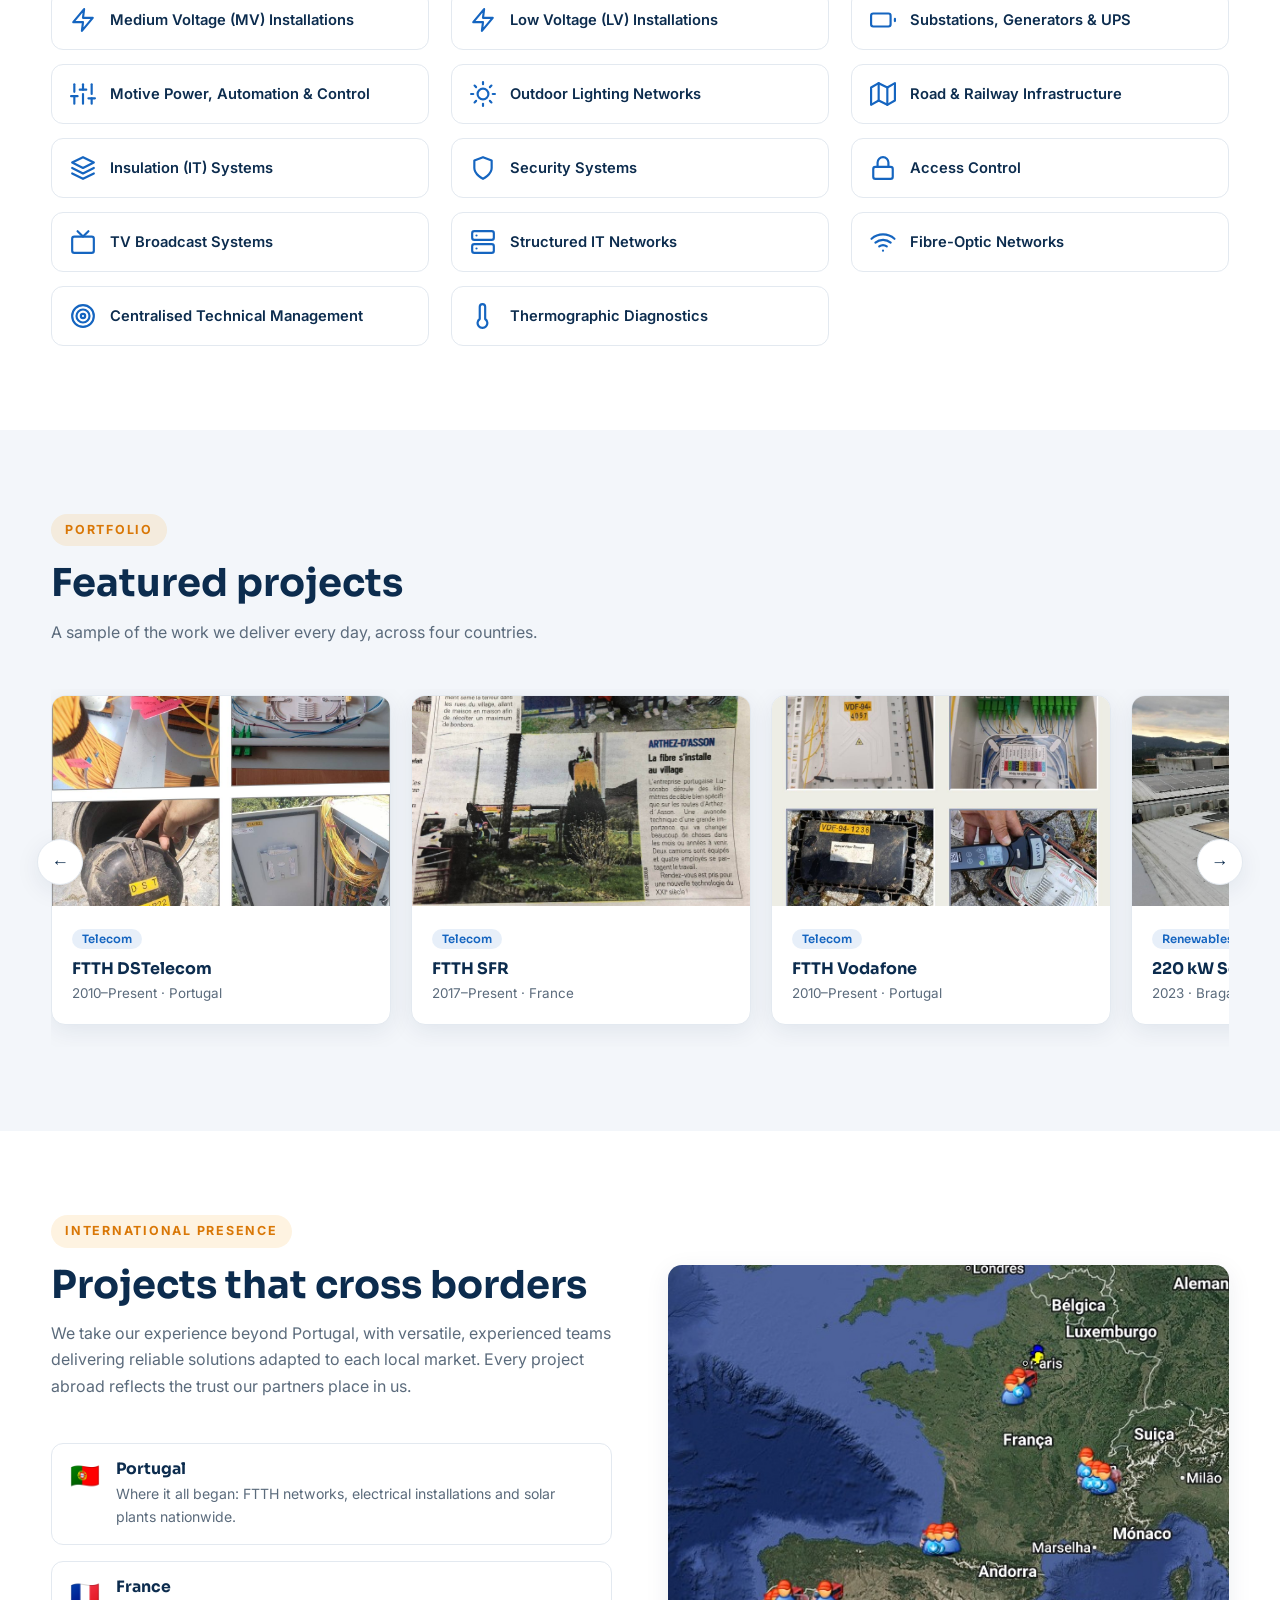
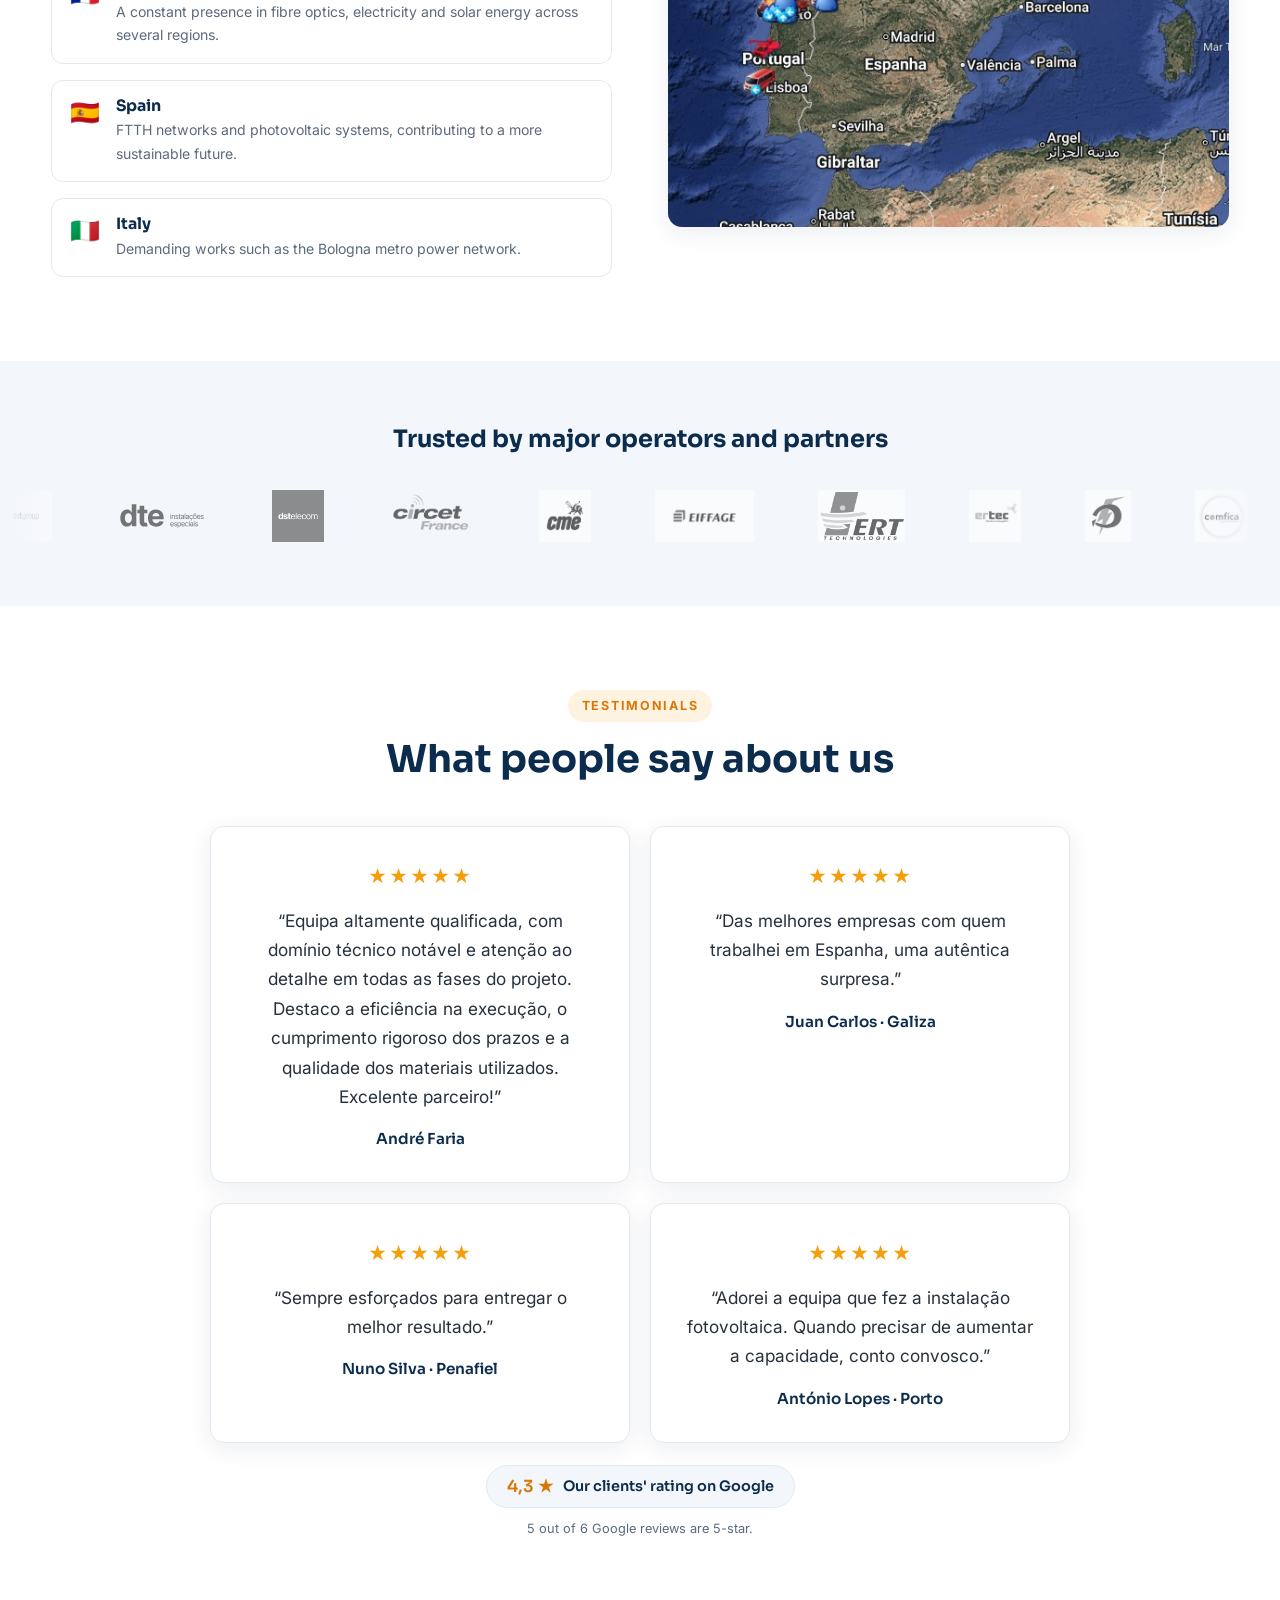
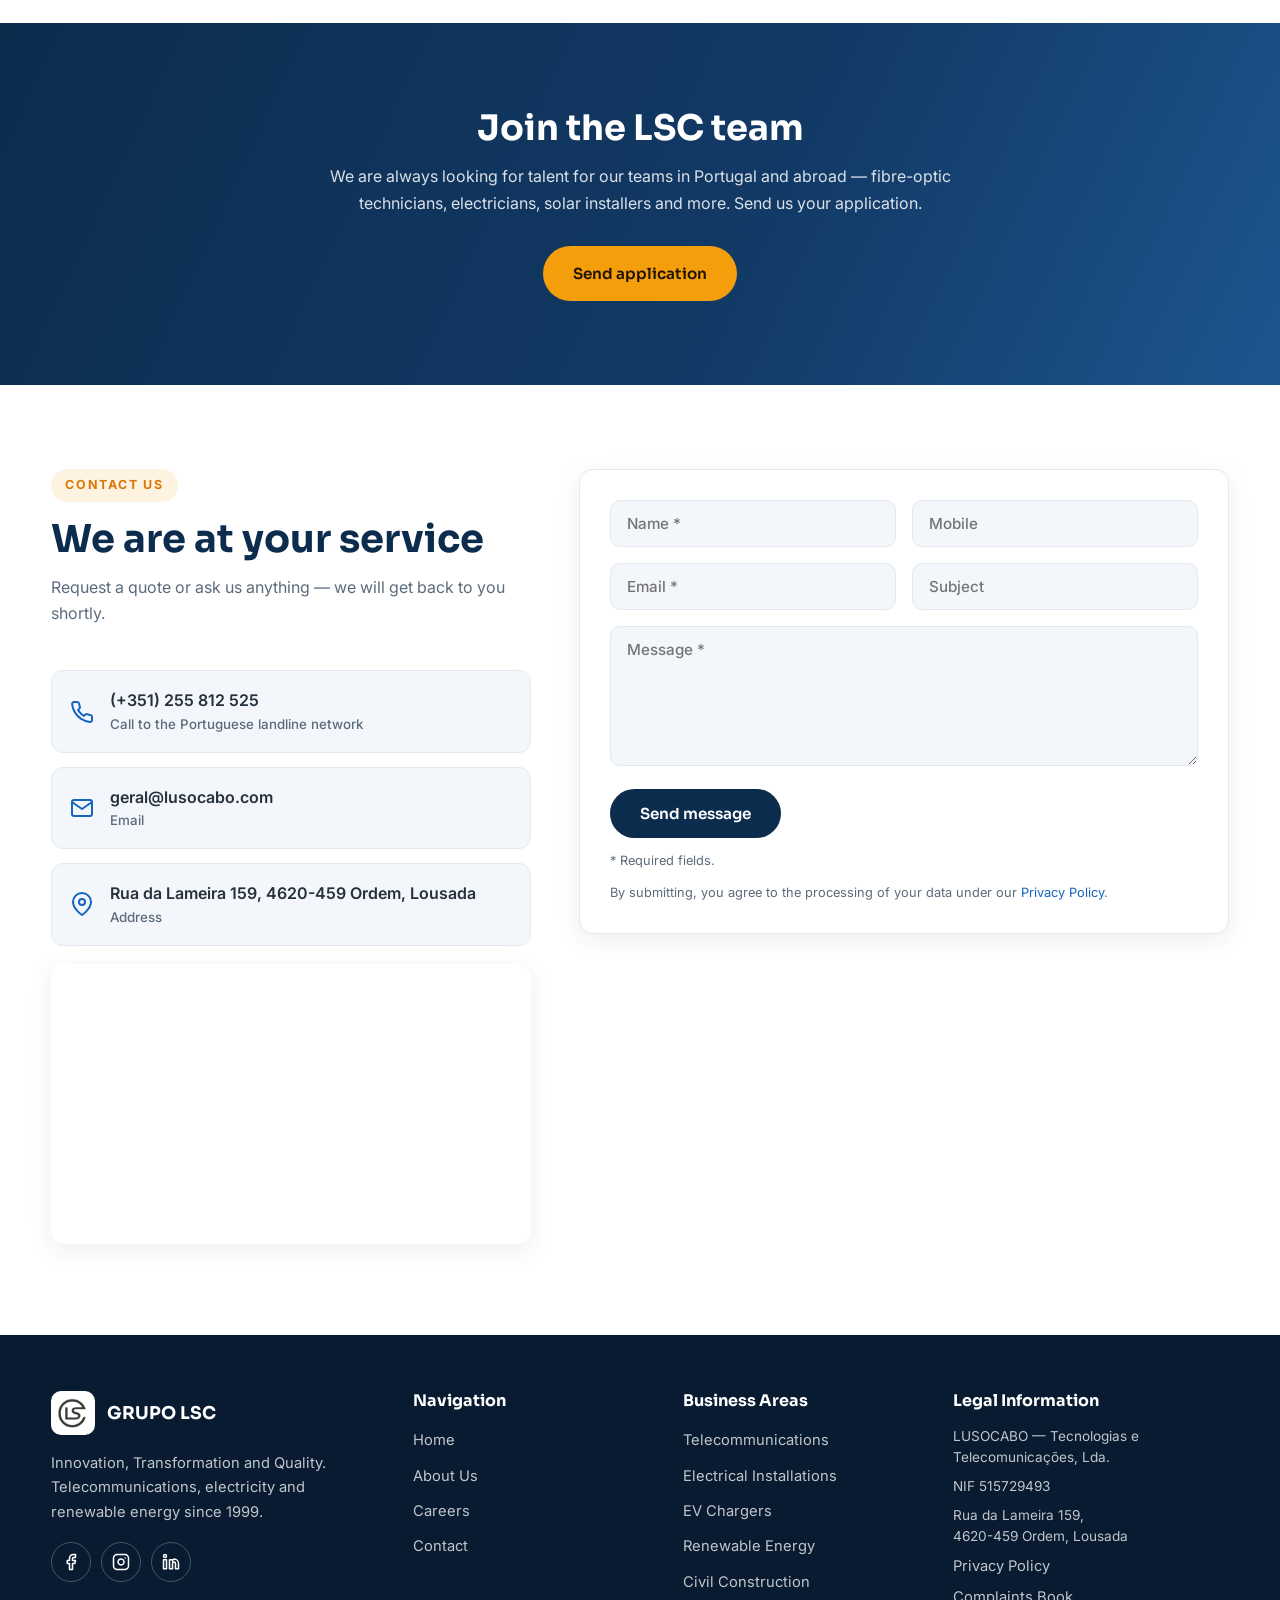
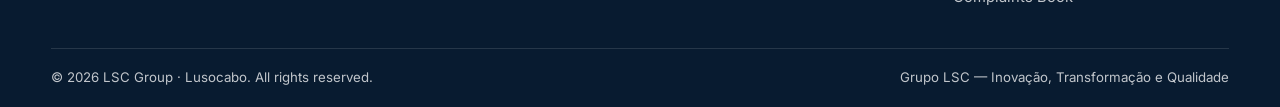
==== commit b2c3293a: "Remover associacao ao perfil Lousacabo no link do mapa Co-Authored-By: Claude Opus 5.5 <noreply@anth" ====
--- a/index.html
+++ b/index.html
@@ -383,7 +383,7 @@
             <svg viewBox="0 0 24 24" fill="none" stroke="currentColor" stroke-width="2" stroke-linecap="round" stroke-linejoin="round"><rect x="2" y="4" width="20" height="16" rx="2"/><polyline points="22,6 12,13 2,6"/></svg>
             <div>geral@lusocabo.com<small data-i18n="contact.email">Email</small></div>
           </a>
-          <a class="contact-item" href="https://www.google.com/maps/place/Lousacabo/@41.2831297,-8.307354,17z" target="_blank" rel="noopener">
+          <a class="contact-item" href="https://www.google.com/maps/search/?api=1&amp;query=41.2831297,-8.307354" target="_blank" rel="noopener">
             <svg viewBox="0 0 24 24" fill="none" stroke="currentColor" stroke-width="2" stroke-linecap="round" stroke-linejoin="round"><path d="M21 10c0 7-9 13-9 13s-9-6-9-13a9 9 0 0 1 18 0z"/><circle cx="12" cy="10" r="3"/></svg>
             <div>Rua da Lameira 159, 4620-459 Ordem, Lousada<small data-i18n="contact.addr">Morada</small></div>
           </a>
